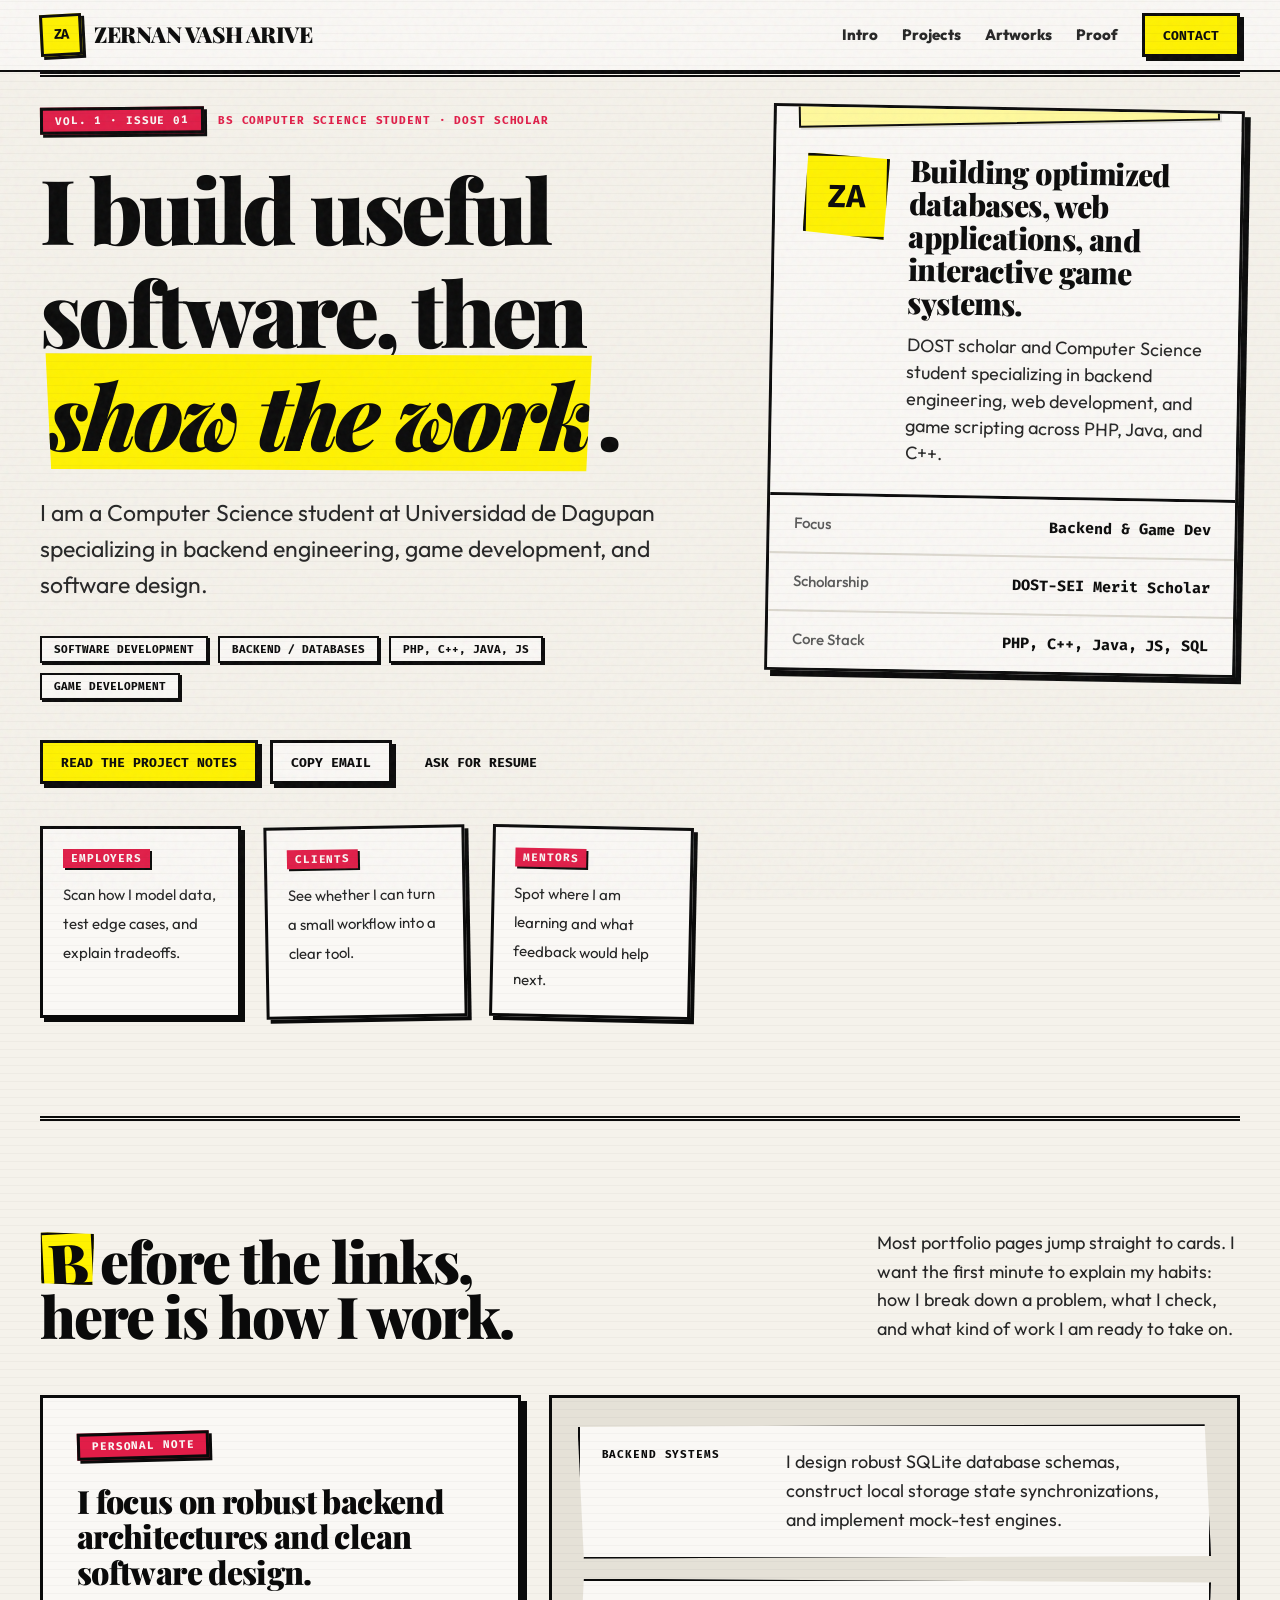
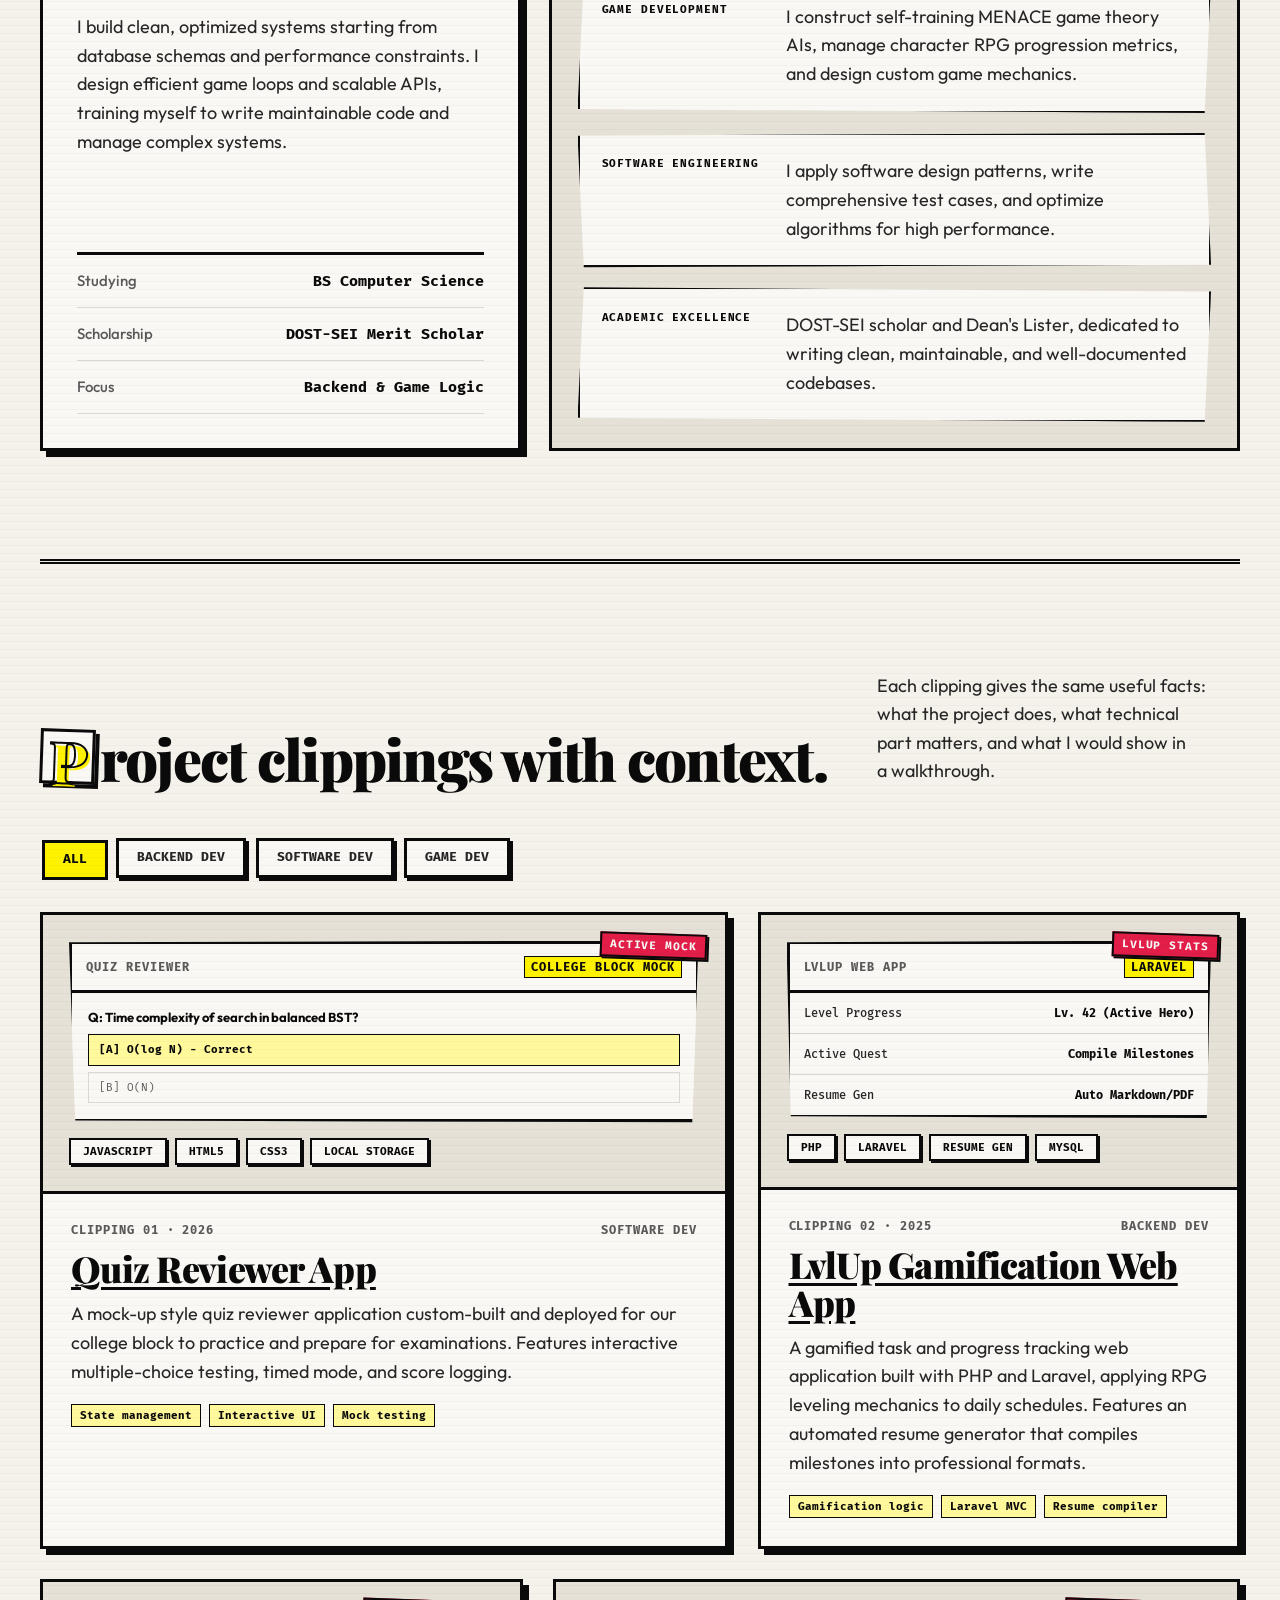
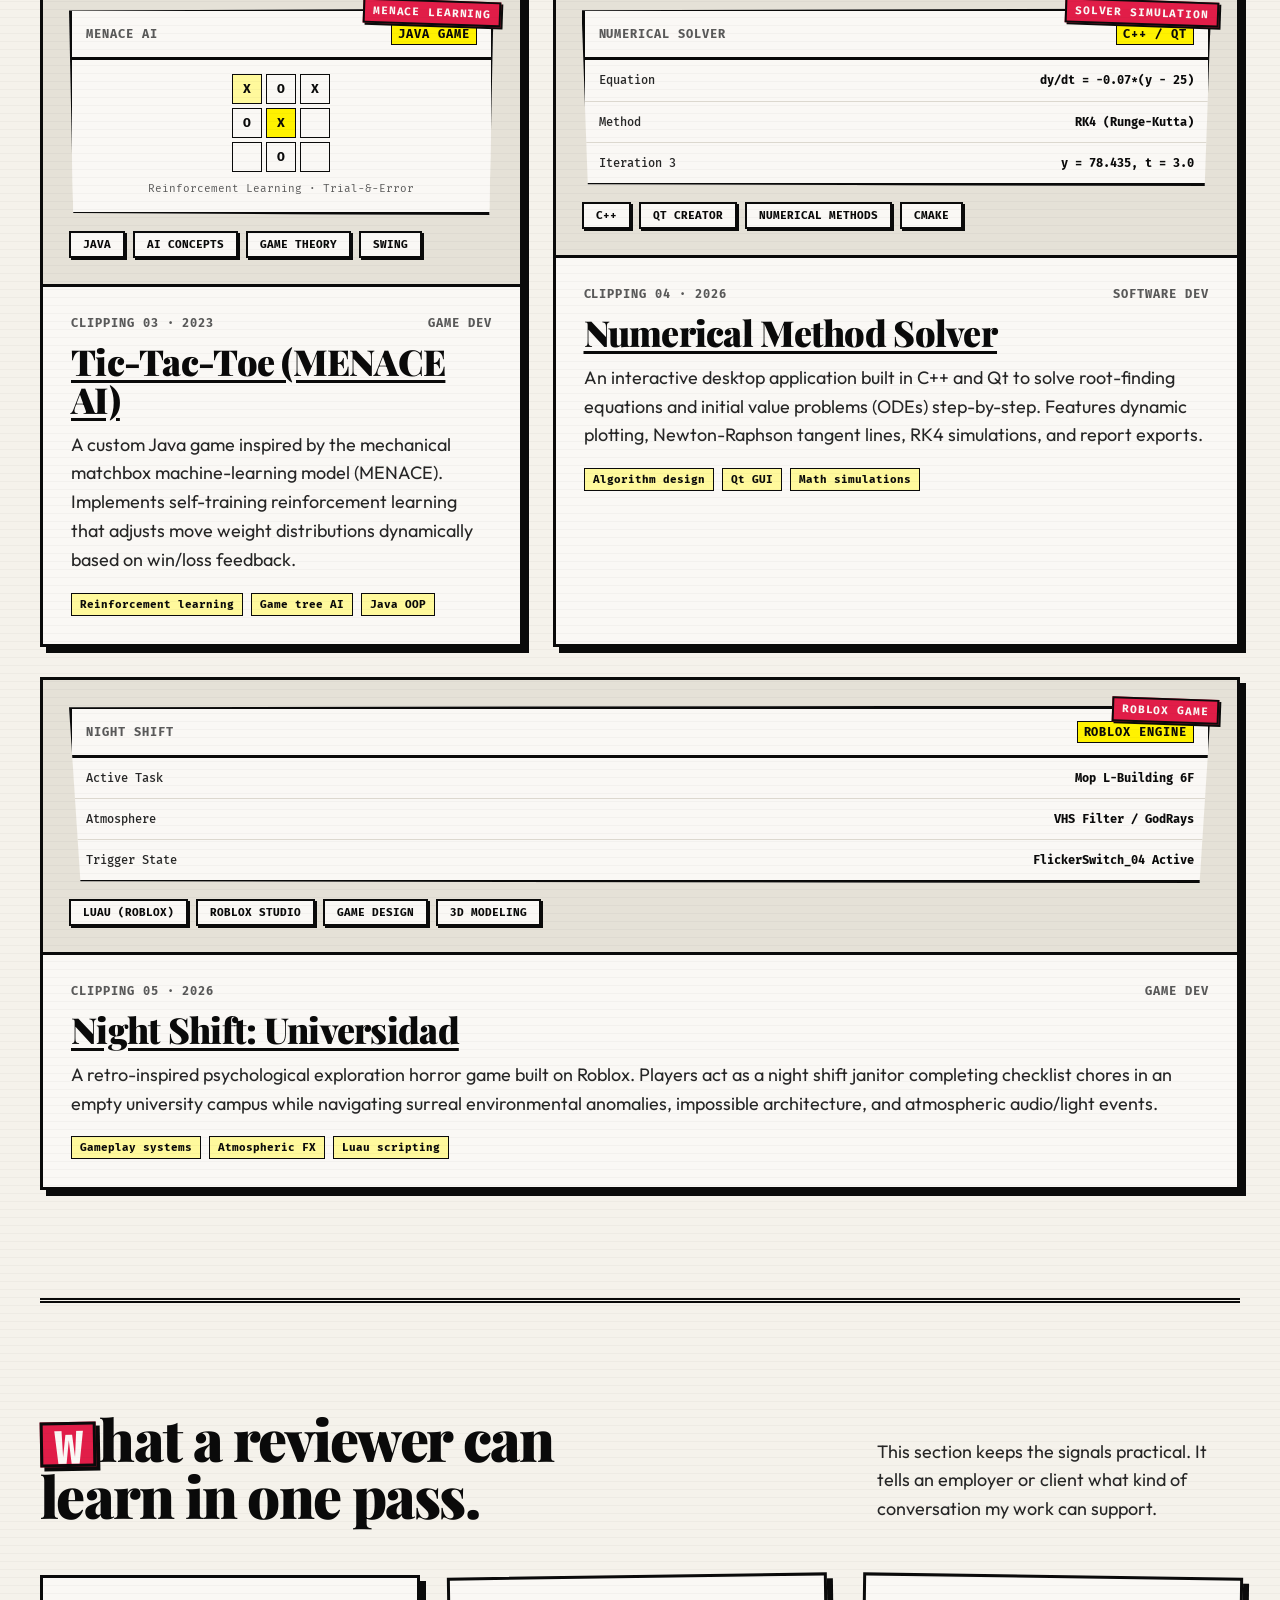
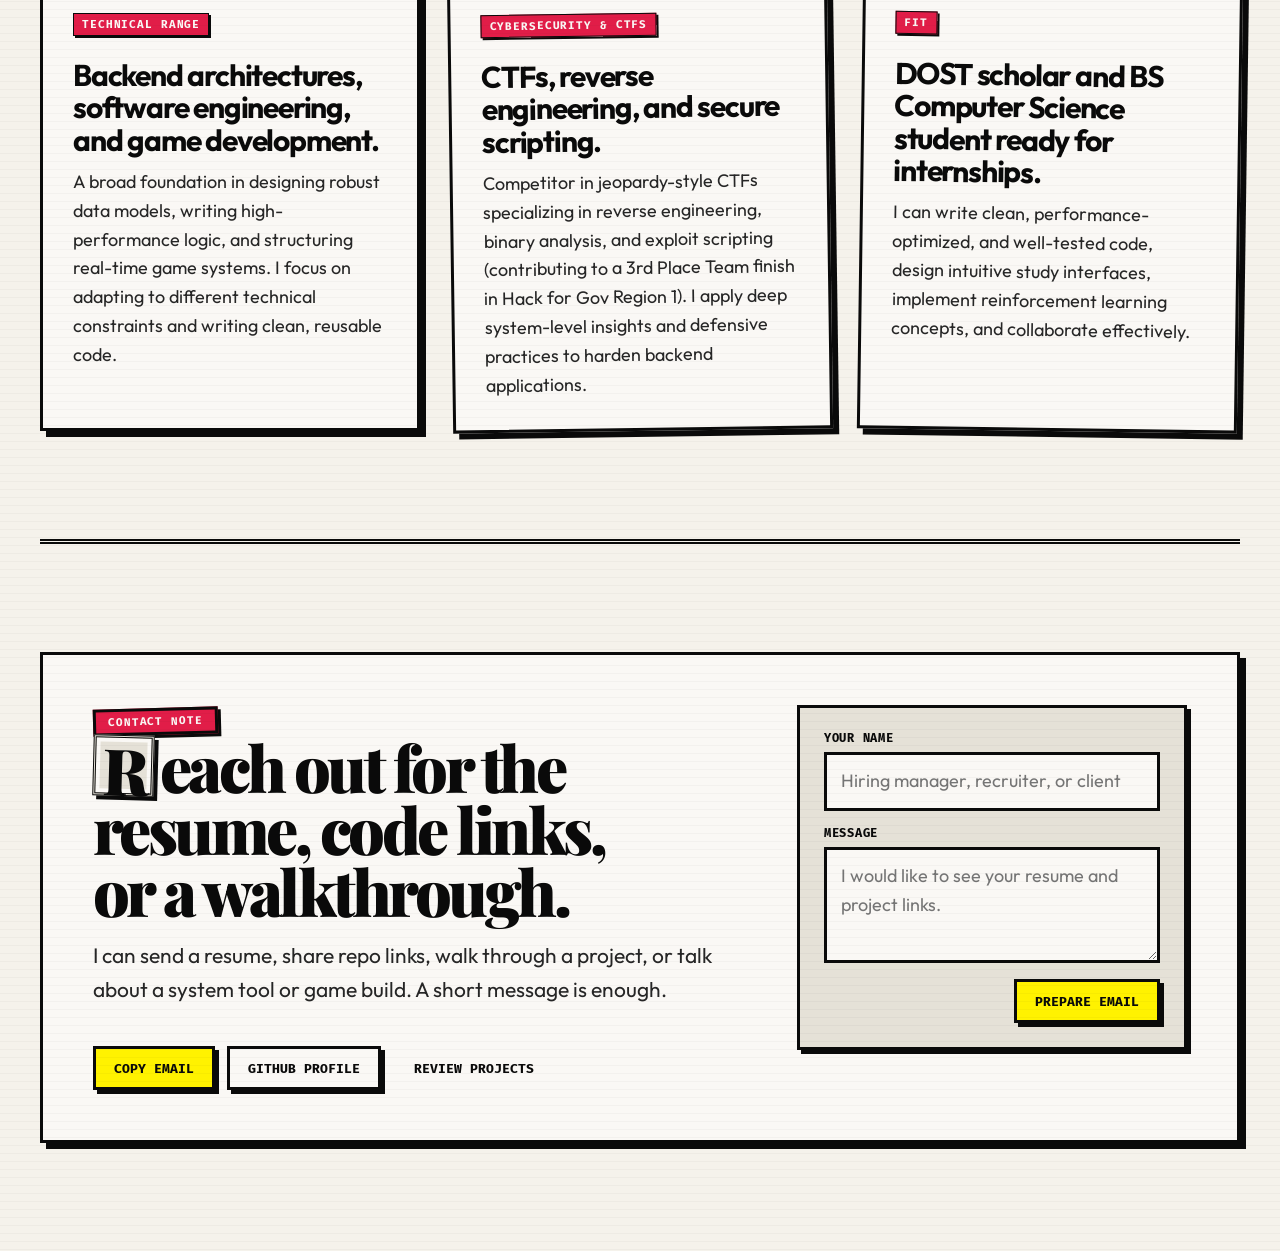
==== index.html @ 6b70b86f "info change" ====
<!doctype html>
<html lang="en">

<head>
  <script data-od-sandbox-shim="">(function () {
      function makeStore() {
        var data = {};
        var api = {
          getItem: function (k) { return Object.prototype.hasOwnProperty.call(data, k) ? data[k] : null; },
          setItem: function (k, v) { data[k] = String(v); },
          removeItem: function (k) { delete data[k]; },
          clear: function () { data = {}; },
          key: function (i) { return Object.keys(data)[i] || null; }
        };
        Object.defineProperty(api, 'length', { get: function () { return Object.keys(data).length; } });
        return api;
      }
      function tryShim(name) {
        var works = false;
        try { works = !!window[name] && typeof window[name].getItem === 'function'; void window[name].length; }
        catch (_) { works = false; }
        if (works) return;
        try { Object.defineProperty(window, name, { configurable: true, value: makeStore() }); }
        catch (_) { try { window[name] = makeStore(); } catch (__) { } }
      }
      tryShim('localStorage');
      tryShim('sessionStorage');
      document.addEventListener('click', (e) => {
        if (!e.target || !(e.target instanceof Element)) return;
        var link = e.target.closest('a[href]');
        if (!link) return;
        var href = link.getAttribute('href');
        if (href === null) return;
        var isAnchor = href.startsWith('#') || href === '';
        if (isAnchor) {
          e.preventDefault();
          if (href === '' || href === '#') {
            window.scrollTo({ top: 0 });
            history.replaceState(null, '', ' ');
          } else {
            var targetId = href.slice(1);
            var target = targetId ? document.getElementById(targetId) : null;
            if (target) {
              target.scrollIntoView();
              location.hash === href && history.replaceState(null, '', ' ');
              location.hash = href;
            }
          }
        } else if (link.getAttribute('target') === '_blank') {
          e.preventDefault();
          let safe = false;
          try {
            var url = new URL(href, location.href);
            safe =
              url.protocol === 'http:' ||
              url.protocol === 'https:' ||
              url.protocol === 'mailto:';
          } catch (_) { }
          safe && window.open(href, '_blank', 'noopener,noreferrer');
        }
      });
    })();</script>
  <meta charset="utf-8">
  <meta name="viewport" content="width=device-width, initial-scale=1.0, maximum-scale=1.0, user-scalable=no">
  <title>zernavash.dev</title>
  <meta name="description" content="">
  <link rel="preconnect" href="https://fonts.googleapis.com">
  <link rel="preconnect" href="https://fonts.gstatic.com" crossorigin="">
  <link
    href="https://fonts.googleapis.com/css2?family=Fira+Mono:wght@400;500;700&amp;family=Outfit:wght@300;400;500;600;700;800;900&amp;family=Playfair+Display:ital,wght@0,700;0,900;1,700;1,900&amp;display=swap"
    rel="stylesheet">
  <style>
    :root {
      --bg: #f5f2eb;
      /* warm newspaper cream */
      --paper: #faf8f5;
      /* crisp newsprint off-white */
      --paper-2: #e5e1d7;
      /* muted cardboard beige */
      --ink: #0a0a0a;
      /* deep midnight charcoal */
      --ink-2: #262626;
      /* editorial dark gray */
      --muted: #595959;
      /* print gray */
      --rule: #0a0a0a;
      /* crisp black borders */
      --rule-soft: #dcd8cf;
      /* softer dividers */
      --accent: #fff200;
      /* VOX neon highlight yellow */
      --accent-ink: #0a0a0a;
      --accent-soft: #fff99c;
      /* soft yellow overlay */
      --accent-red: #e11d48;
      /* editorial accent red */
      --success: #1b4332;
      --warn: #d97706;
      --danger: #b91c1c;
      --font-main: 'Outfit', -apple-system, BlinkMacSystemFont, "Segoe UI", Roboto, sans-serif;
      --font-display: 'Playfair Display', Georgia, serif;
      --font-mono: 'Fira Mono', ui-monospace, Monaco, "Cascadia Code", monospace;
      --container: 1200px;
      --gutter: 30px;
      --radius: 0px;
      /* sharp newspaper cuts */
      --shadow-paper: 6px 6px 0 var(--ink);
      /* solid block shadows */
      --focus: 0 0 0 3px var(--accent), 0 0 0 5px var(--ink);
      --grid-line: rgba(10, 10, 10, 0.035);
    }

    * {
      box-sizing: border-box;
    }

    html {
      background: var(--bg);
      color: var(--ink);
      scroll-behavior: smooth;
    }

    body {
      margin: 0;
      min-height: 100vh;
      overflow-x: hidden;
      background-color: var(--bg);
      color: var(--ink);
      font-family: var(--font-main);
      font-size: 18px;
      line-height: 1.6;
      -webkit-font-smoothing: antialiased;
      text-rendering: optimizeLegibility;
      position: relative;
    }

    /* Paper Noise Overlay */
    body::before {
      content: "";
      position: fixed;
      top: 0;
      left: 0;
      right: 0;
      bottom: 0;
      pointer-events: none;
      z-index: 9999;
      opacity: 0.055;
      background-image: url("data:image/svg+xml,%3Csvg viewBox='0 0 200 200' xmlns='http://www.w3.org/2000/svg'%3E%3Cfilter id='noiseFilter'%3E%3CfeTurbulence type='fractalNoise' baseFrequency='0.8' numOctaves='3' stitchTiles='stitch'/%3E%3C/filter%3E%3Crect width='100%25' height='100%25' filter='url(%23noiseFilter)'/%3E%3C/svg%3E");
    }

    body::after {
      content: "";
      position: absolute;
      inset: 0;
      pointer-events: none;
      z-index: 9998;
      opacity: 0.11;
      mix-blend-mode: multiply;
      background-image: url("data:image/svg+xml,%3Csvg width='8' height='8' viewBox='0 0 8 8' xmlns='http://www.w3.org/2000/svg'%3E%3Cpath d='M0 1.5H8' stroke='%230a0a0a' stroke-width='0.55' stroke-opacity='0.48'/%3E%3C/svg%3E");
      background-size: 8px 8px;
    }

    a {
      color: inherit;
      text-decoration: none;
    }

    button,
    input,
    textarea {
      font: inherit;
    }

    button {
      cursor: pointer;
    }

    h1,
    h2,
    h3,
    h4,
    p {
      margin: 0;
    }

    .container {
      width: min(var(--container), calc(100% - (var(--gutter) * 2)));
      margin: 0 auto;
    }

    .topbar {
      position: sticky;
      top: 0;
      z-index: 30;
      border-bottom: 2px solid var(--ink);
      background: var(--paper);
    }

    .nav {
      min-height: 70px;
      display: flex;
      align-items: center;
      justify-content: space-between;
      gap: 24px;
    }

    .brand {
      display: inline-flex;
      align-items: center;
      gap: 12px;
      font-family: var(--font-display);
      font-weight: 900;
      font-size: 22px;
      letter-spacing: -0.02em;
    }

    .brand-mark {
      width: 42px;
      height: 42px;
      display: grid;
      place-items: center;
      border: 3px solid var(--ink);
      background: var(--accent);
      color: var(--accent-ink);
      font: 900 14px/1 var(--font-mono);
      transform: rotate(-3deg);
      box-shadow: 3px 3px 0 var(--ink);
    }

    .nav-links {
      display: flex;
      align-items: center;
      gap: 24px;
      color: var(--ink-2);
      font-size: 15px;
      font-weight: 800;
    }

    .nav-links a:not(.btn) {
      position: relative;
      padding: 4px 0;
    }

    .nav-links a:not(.btn)::after {
      content: "";
      position: absolute;
      bottom: 0;
      left: 0;
      width: 100%;
      height: 2px;
      background: var(--accent-red);
      transform: scaleX(0);
      transform-origin: right;
      transition: transform 0.25s ease-out;
    }

    .nav-links a:not(.btn):hover {
      color: var(--ink);
      text-decoration: none;
    }

    .nav-links a:not(.btn):hover::after {
      transform: scaleX(1);
      transform-origin: left;
    }

    .btn {
      min-height: 44px;
      display: inline-flex;
      align-items: center;
      justify-content: center;
      gap: 8px;
      border: 3px solid var(--ink);
      border-radius: var(--radius);
      padding: 0 18px;
      background: var(--paper);
      color: var(--ink);
      font-family: var(--font-mono);
      font-size: 13px;
      text-transform: uppercase;
      font-weight: 900;
      line-height: 1;
      position: relative;
      box-shadow: 4px 4px 0 var(--ink);
      transition: transform 100ms ease, box-shadow 100ms ease, background 140ms ease;
      white-space: nowrap;
    }

    .btn:hover {
      background: var(--accent);
      transform: translate(-2px, -2px);
      box-shadow: 6px 6px 0 var(--ink);
    }

    .btn:active {
      transform: translate(2px, 2px);
      box-shadow: 2px 2px 0 var(--ink);
    }

    .btn-primary {
      background: var(--accent);
      color: var(--accent-ink);
    }

    .btn-primary:hover {
      background: var(--paper);
    }

    .btn-secondary {
      background: transparent;
      box-shadow: none;
      border-color: transparent;
    }

    .btn-secondary:hover {
      background: var(--paper-2);
      border-color: var(--ink);
      box-shadow: 4px 4px 0 var(--ink);
    }

    .btn:focus-visible,
    input:focus-visible,
    textarea:focus-visible,
    .filter:focus-visible {
      outline: 0;
      box-shadow: var(--focus);
    }

    .mobile-menu {
      display: none;
      width: 44px;
      height: 44px;
      border: 3px solid var(--ink);
      border-radius: var(--radius);
      background: var(--paper);
      color: var(--ink);
      box-shadow: 4px 4px 0 var(--ink);
    }

    .mobile-panel {
      display: none;
      padding: 0 0 16px;
    }

    .mobile-panel a {
      display: block;
      padding: 12px 0;
      border-top: 1px solid var(--rule);
      color: var(--ink-2);
      font-weight: 850;
    }

    .mobile-panel.open {
      display: block;
    }


    .hero {
      min-height: calc(100vh - 124px);
      display: grid;
      grid-template-columns: minmax(0, 1.08fr) minmax(340px, 0.78fr);
      gap: clamp(42px, 6vw, 88px);
      align-items: start;
      padding: 84px 0 98px;
    }

    .issue-label {
      display: inline-flex;
      align-items: center;
      width: fit-content;
      padding: 5px 12px;
      border: 3px solid var(--ink);
      background: var(--accent-red);
      color: var(--paper);
      font: 700 11px/1 var(--font-mono);
      letter-spacing: 0.08em;
      text-transform: uppercase;
      transform: rotate(-1.5deg);
      box-shadow: 3px 3px 0 var(--ink);
    }

    h1 {
      font-family: var(--font-display);
      font-weight: 900;
      max-width: 820px;
      margin-top: 22px;
      font-size: clamp(48px, 7vw, 98px);
      line-height: 1.15;
      letter-spacing: -0.04em;
      text-wrap: balance;
    }

    .mark {
      display: inline;
      padding: 2px 8px;
      background: var(--accent);
      box-shadow: -2px 1px 0 rgba(0, 0, 0, 0.1);
      clip-path: polygon(1% 1%, 99% 3%, 98% 97%, 2% 95%);
      color: var(--ink);
      font-style: italic;
      box-decoration-break: clone;
      -webkit-box-decoration-break: clone;
    }

    .hero-copy {
      max-width: 700px;
      margin-top: 30px;
      color: var(--ink-2);
      font-size: clamp(19px, 1.8vw, 25px);
      line-height: 1.55;
      text-wrap: pretty;
    }

    .identity-line {
      margin-top: 34px;
      display: flex;
      flex-wrap: wrap;
      gap: 10px;
    }

    .chip,
    .pill {
      border: 2px solid var(--ink);
      border-radius: 0;
      padding: 6px 12px;
      background: var(--paper);
      color: var(--ink);
      font: 700 11px/1 var(--font-mono);
      text-transform: uppercase;
      box-shadow: 2px 2px 0 var(--ink);
      transition: transform 0.1s ease, box-shadow 0.1s ease, background-color 0.15s ease;
    }

    .chip:hover,
    .pill:hover {
      transform: translateY(-2px);
      box-shadow: 4px 4px 0 var(--ink);
      background: var(--accent-soft);
    }

    .hero-actions {
      display: flex;
      flex-wrap: wrap;
      gap: 12px;
      margin-top: 40px;
    }

    .clipping {
      position: relative;
      border: 3px solid var(--ink);
      background: var(--paper);
      box-shadow: var(--shadow-paper);
      transform: rotate(1deg);
      transition: transform 0.2s ease, box-shadow 0.2s ease;
    }

    .clipping:hover {
      transform: rotate(0deg) translate(-2px, -2px);
      box-shadow: 10px 10px 0 var(--ink);
    }

    .clipping::before {
      content: "";
      position: absolute;
      left: 22px;
      right: 22px;
      top: -10px;
      height: 20px;
      background: var(--accent-soft);
      border: 2px solid var(--ink);
      transform: rotate(-2deg);
      box-shadow: 2px 2px 0 rgba(0, 0, 0, 0.1);
    }

    .profile-card {
      padding-top: 18px;
      overflow: hidden;
    }

    .profile-header {
      padding: 28px;
      border-bottom: 3px solid var(--ink);
      display: grid;
      grid-template-columns: auto 1fr;
      gap: 20px;
      align-items: start;
      background: var(--paper);
    }

    .profile-initials {
      width: 86px;
      height: 86px;
      display: grid;
      place-items: center;
      border: 3px solid var(--ink);
      background: var(--accent);
      color: var(--accent-ink);
      font: 900 32px/1 var(--font-mono);
      clip-path: polygon(5% 0, 100% 6%, 94% 100%, 0 91%);
      box-shadow: 3px 3px 0 var(--ink);
    }

    .profile-header h2 {
      font-family: var(--font-display);
      font-size: 30px;
      font-weight: 900;
      line-height: 1.1;
      letter-spacing: -0.02em;
    }

    .profile-header p {
      margin-top: 12px;
      color: var(--ink-2);
      line-height: 1.5;
    }

    .status-list {
      display: grid;
      background: var(--paper);
    }

    .status-row {
      display: grid;
      grid-template-columns: 1fr auto;
      gap: 16px;
      padding: 16px 24px;
      border-bottom: 2px solid var(--rule-soft);
      color: var(--muted);
      font-size: 15px;
      font-weight: 500;
    }

    .status-row:last-child {
      border-bottom: 0;
    }

    .status-row strong {
      color: var(--ink);
      text-align: right;
      font-family: var(--font-mono);
      font-weight: 700;
    }

    .note-strip {
      display: grid;
      grid-template-columns: repeat(3, 1fr);
      gap: 24px;
      margin-top: 42px;
    }

    .note {
      border: 3px solid var(--ink);
      background: var(--paper);
      padding: 20px;
      min-height: 140px;
      box-shadow: 4px 4px 0 var(--ink);
      transition: transform 0.15s ease, box-shadow 0.15s ease, background-color 0.15s ease;
    }

    .note:hover {
      transform: scale(1.02) rotate(-0.5deg) !important;
      box-shadow: 6px 6px 0 var(--ink);
      background: var(--paper-2);
    }

    .note:nth-child(2) {
      transform: rotate(-1deg);
    }

    .note:nth-child(3) {
      transform: rotate(1.2deg);
    }

    .note b {
      display: block;
      font: 700 11px/1 var(--font-mono);
      color: var(--paper);
      letter-spacing: 0.08em;
      text-transform: uppercase;
      margin-bottom: 12px;
      background: var(--accent-red);
      width: fit-content;
      padding: 4px 8px;
      box-shadow: 2px 2px 0 var(--ink);
    }

    .note span {
      color: var(--ink-2);
      font-size: 15px;
      line-height: 1.5;
    }

    section {
      padding: 108px 0;
      border-top: 5px double var(--ink);
    }

    .section-head {
      display: grid;
      grid-template-columns: minmax(0, 0.98fr) minmax(280px, 0.45fr);
      gap: 48px;
      align-items: end;
      margin-bottom: 52px;
    }

    .section-head h2 {
      font-family: var(--font-display);
      font-size: clamp(38px, 4.5vw, 68px);
      font-weight: 900;
      line-height: 0.96;
      letter-spacing: -0.03em;
      text-wrap: balance;
    }

    .section-initial {
      display: inline-grid;
      place-items: center;
      width: 0.96em;
      height: 0.96em;
      margin-right: 0.08em;
      border: 3px solid var(--ink);
      font-family: var(--font-display);
      font-weight: 900;
      line-height: 1;
      vertical-align: -0.04em;
      box-shadow: 4px 4px 0 var(--ink);
    }

    .section-initial.i {
      width: 0.88em;
      background: var(--ink);
      color: var(--paper);
      border-color: var(--accent);
      transform: rotate(-2deg);
      font-style: italic;
    }

    .section-initial.b {
      background: var(--accent);
      color: var(--accent-ink);
      clip-path: polygon(4% 0, 100% 8%, 92% 100%, 0 92%);
      transform: rotate(-3deg);
    }

    .section-initial.p {
      background: var(--paper);
      color: transparent;
      -webkit-text-stroke: 2px var(--ink);
      text-shadow: 3px 3px 0 var(--accent);
      transform: rotate(2deg);
    }

    .section-initial.w {
      width: 1.18em;
      background: var(--accent-red);
      color: var(--paper);
      font-family: var(--font-mono);
      font-size: 0.82em;
      transform: rotate(-1deg);
      text-transform: uppercase;
    }

    .section-initial.r {
      background: var(--paper-2);
      color: var(--ink);
      border-style: double;
      box-shadow: inset 0 0 0 4px var(--paper), 4px 4px 0 var(--ink);
      transform: rotate(1.5deg);
    }

    .section-head p {
      color: var(--ink-2);
      line-height: 1.58;
      text-wrap: pretty;
    }

    .intro-grid {
      display: grid;
      grid-template-columns: minmax(0, 0.82fr) minmax(0, 1.18fr);
      gap: 28px;
      align-items: stretch;
    }

    .panel,
    .tile,
    .project-card,
    .contact-panel,
    .proof-card,
    .learning-board {
      border: 3px solid var(--ink);
      border-radius: var(--radius);
      background: var(--paper);
    }

    .panel {
      padding: 34px;
      display: flex;
      flex-direction: column;
      gap: 24px;
      box-shadow: var(--shadow-paper);
      transition: transform 0.15s ease, box-shadow 0.15s ease;
    }

    .panel:hover {
      transform: translate(-3px, -3px);
      box-shadow: 10px 10px 0 var(--ink);
    }

    .panel h3 {
      font-family: var(--font-display);
      font-size: 32px;
      font-weight: 900;
      line-height: 1.1;
      letter-spacing: -0.02em;
    }

    .panel p,
    .project-card p,
    .contact-panel p,
    .proof-card p,
    .learning-row span {
      color: var(--ink-2);
      line-height: 1.6;
    }

    .fact-list {
      display: grid;
      gap: 0;
      margin-top: auto;
      border-top: 3px solid var(--ink);
    }

    .fact {
      display: flex;
      justify-content: space-between;
      gap: 16px;
      padding: 14px 0;
      border-bottom: 1px solid var(--rule-soft);
      color: var(--muted);
      font-size: 15px;
      font-weight: 500;
    }

    .fact strong {
      color: var(--ink);
      text-align: right;
      font-family: var(--font-mono);
      font-weight: 700;
    }

    .learning-board {
      background: var(--paper-2);
      padding: 26px;
      display: grid;
      gap: 20px;
    }

    .learning-row {
      display: grid;
      grid-template-columns: 160px 1fr;
      gap: 24px;
      border: 2px solid var(--ink);
      background: var(--paper);
      padding: 22px;
      box-shadow: 3px 3px 0 var(--ink);
      transition: transform 0.1s ease, box-shadow 0.1s ease;
    }

    .learning-row:hover {
      transform: translate(-2px, -2px);
      box-shadow: 5px 5px 0 var(--ink);
    }

    .learning-row:nth-child(odd) {
      clip-path: polygon(0 2%, 99% 0, 100% 98%, 1% 100%);
    }

    .learning-row:nth-child(even) {
      clip-path: polygon(1% 0, 100% 3%, 99% 100%, 0 97%);
    }

    .learning-row b {
      color: var(--ink);
      font: 700 11px/1.35 var(--font-mono);
      letter-spacing: 0.08em;
      text-transform: uppercase;
    }

    .filters {
      display: flex;
      flex-wrap: wrap;
      gap: 10px;
      margin-bottom: 34px;
    }

    .filter {
      min-height: 40px;
      border: 3px solid var(--ink);
      border-radius: 0;
      padding: 0 18px;
      background: var(--paper);
      color: var(--ink-2);
      font-family: var(--font-mono);
      font-size: 13px;
      text-transform: uppercase;
      font-weight: 900;
      box-shadow: 3px 3px 0 var(--ink);
      transition: transform 0.1s ease, box-shadow 0.1s ease, background 0.1s ease;
      cursor: pointer;
    }

    .filter:hover {
      background: var(--accent-soft);
      transform: translate(-1px, -1px);
      box-shadow: 4px 4px 0 var(--ink);
    }

    .filter[aria-pressed="true"] {
      background: var(--accent);
      color: var(--accent-ink);
      box-shadow: none;
      transform: translate(2px, 2px);
    }

    .project-grid {
      display: grid;
      grid-template-columns: repeat(12, 1fr);
      gap: 30px;
    }

    .project-card {
      position: relative;
      grid-column: span 6;
      min-height: 520px;
      display: grid;
      grid-template-rows: auto 1fr;
      overflow: hidden;
      box-shadow: var(--shadow-paper);
      transition: transform 140ms ease, box-shadow 140ms ease, background-color 140ms ease;
    }

    .project-card:hover {
      background: var(--paper);
      transform: translate(-3px, -3px);
      box-shadow: 10px 10px 0 var(--ink);
    }

    .project-card h3 a::after {
      content: "";
      position: absolute;
      top: 0;
      left: 0;
      right: 0;
      bottom: 0;
      z-index: 10;
    }

    .project-card.featured {
      grid-column: span 7;
    }

    .project-card.compact {
      grid-column: span 5;
    }

    .project-demo {
      min-height: 252px;
      padding: 26px;
      border-bottom: 3px solid var(--ink);
      background: var(--paper-2);
      display: grid;
      gap: 16px;
      align-content: start;
      position: relative;
    }

    .project-demo::after {
      content: attr(data-stamp);
      position: absolute;
      right: 18px;
      top: 18px;
      border: 2px solid var(--ink);
      background: var(--accent-red);
      color: var(--paper);
      padding: 5px 8px;
      font: 700 11px/1 var(--font-mono);
      letter-spacing: 0.08em;
      text-transform: uppercase;
      transform: rotate(2deg);
      box-shadow: 2px 2px 0 var(--ink);
    }

    .demo-window {
      border: 3px solid var(--ink);
      background: var(--paper);
      overflow: hidden;
      clip-path: polygon(0 1%, 100% 0, 99% 100%, 1% 99%);
      box-shadow: 2px 2px 0 var(--ink);
    }

    .demo-title {
      display: flex;
      align-items: center;
      justify-content: space-between;
      gap: 12px;
      padding: 12px 14px;
      border-bottom: 3px solid var(--ink);
      color: var(--muted);
      font: 700 12px/1 var(--font-mono);
      letter-spacing: 0.08em;
      text-transform: uppercase;
    }

    .demo-title strong {
      color: var(--accent-ink);
      background: var(--accent);
      padding: 4px 6px;
      border: 1.5px solid var(--ink);
    }

    .demo-table {
      display: grid;
    }

    .demo-row {
      display: grid;
      grid-template-columns: 1fr auto;
      gap: 14px;
      padding: 12px 14px;
      border-bottom: 1.5px solid var(--rule-soft);
      color: var(--ink-2);
      font: 500 12px/1.35 var(--font-mono);
    }

    .demo-row:last-child {
      border-bottom: 0;
    }

    .demo-row strong {
      color: var(--ink);
      font-weight: 700;
    }

    .mini-code {
      padding: 16px;
      color: var(--ink-2);
      font: 700 12px/1.72 var(--font-mono);
      white-space: pre-wrap;
    }

    .mini-code em {
      color: var(--ink);
      background: var(--accent);
      font-style: normal;
      padding: 1px 4px;
      border: 1px solid var(--ink);
    }

    .tag-row {
      display: flex;
      flex-wrap: wrap;
      gap: 8px;
      margin-top: auto;
    }

    .project-body {
      padding: 28px;
      display: grid;
      align-content: start;
    }

    .project-meta {
      display: flex;
      justify-content: space-between;
      gap: 12px;
      margin-bottom: 12px;
      color: var(--muted);
      font: 700 12px/1.35 var(--font-mono);
      letter-spacing: 0.08em;
      text-transform: uppercase;
    }

    .project-body h3 {
      font-family: var(--font-display);
      margin-bottom: 12px;
      font-size: clamp(28px, 2.8vw, 38px);
      font-weight: 900;
      line-height: 1.05;
      letter-spacing: -0.02em;
    }

    .proof-row {
      display: flex;
      flex-wrap: wrap;
      gap: 8px;
      margin-top: 18px;
    }

    .proof-row span {
      color: var(--ink);
      font: 700 11px/1 var(--font-mono);
      background: var(--accent-soft);
      padding: 5px 8px;
      border: 1.5px solid var(--ink);
    }

    .proof-grid {
      display: grid;
      grid-template-columns: repeat(3, 1fr);
      gap: 30px;
    }

    .proof-card {
      padding: 30px;
      min-height: 232px;
      box-shadow: var(--shadow-paper);
      transition: transform 0.15s ease, box-shadow 0.15s ease;
    }

    .proof-card:nth-child(2) {
      transform: rotate(-0.8deg);
    }

    .proof-card:nth-child(3) {
      transform: rotate(0.8deg);
    }

    .proof-card:nth-child(2):hover {
      transform: rotate(0deg) translate(-3px, -3px);
    }

    .proof-card:nth-child(3):hover {
      transform: rotate(0deg) translate(-3px, -3px);
    }

    .proof-card b {
      color: var(--paper);
      font: 700 11px/1 var(--font-mono);
      letter-spacing: 0.08em;
      text-transform: uppercase;
      background: var(--accent-red);
      padding: 4px 8px;
      box-shadow: 2px 2px 0 var(--ink);
      border: 1.5px solid var(--ink);
    }

    .proof-card h3 {
      margin-top: 22px;
      margin-bottom: 12px;
      font-size: 30px;
      line-height: 1.08;
      letter-spacing: -0.04em;
    }

    .contact-panel {
      display: grid;
      grid-template-columns: minmax(0, 1fr) 390px;
      gap: 28px;
      padding: clamp(28px, 4vw, 50px);
      background: var(--paper);
      box-shadow: var(--shadow-paper);
      border: 3px solid var(--ink);
    }

    .contact-panel h2 {
      font-family: var(--font-display);
      max-width: 720px;
      font-size: clamp(40px, 5vw, 70px);
      font-weight: 900;
      line-height: 0.96;
      letter-spacing: -0.055em;
      text-wrap: balance;
    }

    .contact-panel p {
      max-width: 640px;
      margin-top: 18px;
      font-size: 21px;
    }

    .contact-card {
      border: 3px solid var(--ink);
      background: var(--paper-2);
      padding: 24px;
      align-self: start;
      box-shadow: 4px 4px 0 var(--ink);
    }

    .field {
      display: grid;
      gap: 8px;
      margin-bottom: 16px;
    }

    label {
      color: var(--ink);
      font: 700 12px/1 var(--font-mono);
      letter-spacing: 0.06em;
      text-transform: uppercase;
    }

    input,
    textarea {
      width: 100%;
      border: 3px solid var(--ink);
      border-radius: 0;
      background: var(--paper);
      color: var(--ink);
      padding: 12px 14px;
      font-family: var(--font-main);
      transition: transform 0.1s ease, box-shadow 0.1s ease;
    }

    input:focus,
    textarea:focus {
      outline: none;
      background: var(--paper);
      box-shadow: 4px 4px 0 var(--accent);
      transform: translate(-2px, -2px);
    }

    textarea {
      min-height: 116px;
      resize: vertical;
    }

    .form-row {
      display: flex;
      align-items: center;
      justify-content: space-between;
      gap: 12px;
    }

    .copy-status {
      min-height: 20px;
      color: var(--ink);
      font-size: 15px;
      font-weight: 900;
    }

    .toast {
      position: fixed;
      right: 20px;
      bottom: 20px;
      z-index: 50;
      min-width: 200px;
      max-width: calc(100vw - 40px);
      padding: 14px 18px;
      border: 3px solid var(--ink);
      background: var(--accent);
      color: var(--accent-ink);
      font-family: var(--font-mono);
      font-size: 13px;
      text-transform: uppercase;
      font-weight: 900;
      opacity: 0;
      transform: translateY(8px);
      pointer-events: none;
      transition: opacity 140ms ease, transform 140ms ease;
      box-shadow: 4px 4px 0 var(--ink);
    }

    .toast.show {
      opacity: 1;
      transform: translateY(0);
    }

    @media (max-width: 980px) {
      :root {
        --gutter: 24px;
      }

      .hero,
      .intro-grid,
      .contact-panel {
        grid-template-columns: 1fr;
      }

      .hero {
        min-height: auto;
        padding: 68px 0 76px;
      }

      .profile-card {
        max-width: 640px;
      }

      .section-head {
        grid-template-columns: 1fr;
        align-items: start;
        gap: 24px;
        margin-bottom: 42px;
      }

      .section-initial {
        width: 0.82em;
        height: 0.82em;
        margin-right: 0.04em;
      }

      .note-strip,
      .proof-grid {
        grid-template-columns: 1fr;
        gap: 24px;
      }

      .learning-row {
        grid-template-columns: 1fr;
      }

      .project-card,
      .project-card.featured,
      .project-card.compact {
        grid-column: span 12;
      }
    }

    @media (max-width: 720px) {
      :root {
        --gutter: 16px;
      }

      body {
        font-size: 17px;
      }

      .nav-links {
        display: none;
      }

      .mobile-menu {
        display: grid;
        place-items: center;
      }

      section {
        padding: 68px 0;
      }

      h1 {
        font-size: clamp(44px, 14vw, 66px);
      }

      .hero-actions .btn {
        flex: 1 1 100%;
      }

      .profile-header {
        grid-template-columns: 1fr;
        padding: 20px;
      }

      .project-card {
        min-height: 0;
      }

      .project-body,
      .panel,
      .proof-card,
      .contact-card {
        padding: 22px;
      }

      .status-row {
        grid-template-columns: 1fr;
        gap: 4px;
        padding: 14px 18px;
      }

      .status-row strong,
      .fact strong {
        text-align: left;
      }

      .fact {
        flex-direction: column;
        gap: 4px;
      }

      .form-row {
        align-items: stretch;
        flex-direction: column;
      }

      .form-row .btn {
        width: 100%;
      }

      .demo-row {
        grid-template-columns: 1fr;
      }

      .mark {
        padding: 2px 4px;
        clip-path: none;
      }
    }
  </style>
  <style data-od-tweaks-bridge-style="">
    [data-od-tweaks-hidden] .tw-panel {
      transform: translateX(calc(100% + 32px)) !important;
      opacity: 0 !important;
      pointer-events: none !important;
    }

    .tw-restore {
      display: none !important;
    }
  </style>
  <script data-od-tweaks-bridge="">(function () {
      // Synchronously hide BEFORE the artifact body parses so the panel never
      // flashes on initial paint. The host removes the attribute via postMessage
      // once it knows the desired state.
      document.documentElement.setAttribute('data-od-tweaks-hidden', '');

      var suppressEcho = false;
      var observer = null;

      function panelEl() { return document.querySelector('.tw-panel'); }

      function applyClassesToPanel(visible) {
        var panel = panelEl();
        if (panel) panel.classList.toggle('tw-hidden', !visible);
      }

      function setPanelVisible(visible) {
        suppressEcho = true;
        document.documentElement.toggleAttribute('data-od-tweaks-hidden', !visible);
        applyClassesToPanel(visible);
        // Clear flag after the MutationObserver has had a chance to fire for this
        // change so we don't echo our own host-driven toggles back to the host.
        Promise.resolve().then(function () { suppressEcho = false; });
      }

      function postState() {
        var panel = panelEl();
        if (!panel) return;
        try {
          parent.postMessage({
            type: 'od:tweaks-panel-state',
            visible: !panel.classList.contains('tw-hidden'),
          }, '*');
        } catch (e) { }
      }

      function postAvailability() {
        try {
          parent.postMessage({
            type: 'od:tweaks-available',
            available: !!panelEl(),
          }, '*');
        } catch (e) { }
      }

      function attachObserver() {
        var panel = panelEl();
        if (!panel || observer) return;
        observer = new MutationObserver(function () {
          if (suppressEcho) return;
          postState();
        });
        observer.observe(panel, { attributes: true, attributeFilter: ['class'] });
      }

      function onReady() {
        // Capture the panel authored visibility BEFORE we apply the host hidden
        // attribute. The bridge sets data-od-tweaks-hidden synchronously in head
        // (before the body parses), so on entry to onReady the attribute is
        // always present even though the artifact may have authored the panel
        // as default-visible. Reading the panel class first is the only place
        // we can still observe the author intent. Then drive the attribute,
        // classes, and posted state from that captured value so a default
        // visible tw-panel reports visible:true and the toolbar toggle starts
        // ON. Issue surfaced in PR #1643 review.
        var panel = panelEl();
        var initialVisible = !!panel && !panel.classList.contains('tw-hidden');
        document.documentElement.toggleAttribute('data-od-tweaks-hidden', !initialVisible);
        applyClassesToPanel(initialVisible);
        attachObserver();
        postAvailability();
        // Post the captured initial visibility so the toolbar toggle reflects
        // the default state on mount. Without this the toggle reads OFF while
        // a default-visible tw-panel artifact clearly shows its panel and the
        // user would have to click toggle-on then toggle-off to actually hide.
        postState();
      }

      if (document.readyState === 'loading') {
        document.addEventListener('DOMContentLoaded', onReady);
      } else {
        onReady();
      }

      window.addEventListener('message', function (ev) {
        if (!ev.data || ev.data.type !== 'od:tweaks-panel-visible') return;
        setPanelVisible(!!ev.data.visible);
      });
    })();</script>
</head>

<body>
  <header class="topbar" data-od-id="path-0">
    <div class="container" data-od-id="path-0-0">
      <nav class="nav" aria-label="Primary navigation" data-od-id="path-0-0-0">
        <a class="brand" href="#top" aria-label="Portfolio home" data-od-id="path-0-0-0-0">
          <span class="brand-mark">ZA</span>
          <span>ZERNAN VASH ARIVE</span>
        </a>
        <div class="nav-links" aria-label="Page sections" data-od-id="path-0-0-0-1">
          <a href="#intro" data-od-id="path-0-0-0-1-0">Intro</a>
          <a href="#work" data-od-id="path-0-0-0-1-1">Projects</a>
          <a href="artworks">Artworks</a>
          <a href="#proof" data-od-id="path-0-0-0-1-2">Proof</a>
          <a class="btn btn-primary" href="#contact" data-od-id="path-0-0-0-1-3">Contact</a>
        </div>
        <button class="mobile-menu" type="button" aria-label="Open menu" aria-expanded="false"
          data-od-id="path-0-0-0-2">
          <svg width="18" height="18" viewBox="0 0 24 24" fill="none" aria-hidden="true">
            <path d="M4 7h16M4 12h16M4 17h16" stroke="currentColor" stroke-width="2" stroke-linecap="round"></path>
          </svg>
        </button>
      </nav>
      <div class="mobile-panel" id="mobile-panel" data-od-id="path-0-0-1">
        <a href="#intro" data-od-id="path-0-0-1-0">Intro</a>
        <a href="#work" data-od-id="path-0-0-1-1">Projects</a>
        <a href="artworks">Artworks</a>
        <a href="#proof" data-od-id="path-0-0-1-2">Proof</a>
        <a href="#contact" data-od-id="path-0-0-1-3">Contact</a>
      </div>
    </div>
  </header>

  <main id="top" data-od-id="path-1">
    <div class="container" data-od-id="path-1-0">
      <section class="hero" aria-labelledby="hero-title" style="padding-top: 30px;" data-od-id="path-1-0-0">
        <div>
          <div style="display: flex; align-items: center; gap: 14px; margin-bottom: 20px; flex-wrap: wrap;">
            <span class="issue-label" style="margin: 0; transform: rotate(-0.5deg);">Vol. 1 · Issue 01</span>
            <span
              style="font-family: var(--font-mono); font-size: 11px; font-weight: 700; text-transform: uppercase; color: var(--accent-red); letter-spacing: 0.08em; display: inline-block;">
              BS Computer Science Student · DOST Scholar</span>
          </div>
          <h1 id="hero-title" data-od-id="path-1-0-0-0-1">I build useful software, then <span class="mark">show the
              work</span>.</h1>
          <p class="hero-copy">I am a Computer Science student at Universidad de Dagupan specializing in backend engineering, game development, and software design.
            <!-- This page is built like a short newsletter: quick context,
            project clippings, and the proof a busy reviewer needs. -->
          </p>
          <div class="identity-line" aria-label="Portfolio focus areas">
            <span class="chip">Software Development</span>
            <span class="chip">Backend / Databases</span>
            <span class="chip">PHP, C++, Java, JS</span>
            <span class="chip">Game Development</span>
          </div>
          <div class="hero-actions">
            <a class="btn btn-primary" href="#work" data-od-id="path-1-0-0-0-4-0">Read the project notes</a>
            <button class="btn" type="button" data-copy="zernanvasharive16@gmail.com" data-od-id="path-1-0-0-0-4-1">Copy
              email</button>
            <a class="btn btn-secondary" href="#contact" data-od-id="path-1-0-0-0-4-2">Ask for resume</a>
          </div>
          <div class="note-strip" aria-label="Quick reviewer notes">
            <div class="note"><b>Employers</b><span>Scan how I model data, test edge cases, and explain
                tradeoffs.</span></div>
            <div class="note"><b>Clients</b><span>See whether I can turn a small workflow into a clear tool.</span>
            </div>
            <div class="note"><b>Mentors</b><span>Spot where I am learning and what feedback would help next.</span>
            </div>
          </div>
        </div>

        <aside class="profile-card clipping" aria-label="Student profile summary" data-od-id="path-1-0-0-1">
          <div class="profile-header" data-od-id="path-1-0-0-1-0">
            <div class="profile-initials" aria-hidden="true">ZA</div>
            <div>
              <h2 data-od-id="path-1-0-0-1-0-1-0">Building optimized databases, web applications, and interactive game systems.</h2>
              <p>DOST scholar and Computer Science student specializing in backend engineering, web development, and game scripting across PHP, Java, and C++.</p>
            </div>
          </div>
          <div class="status-list" data-od-id="path-1-0-0-1-1">
            <div class="status-row"><span>Focus</span><strong>Backend &amp; Game Dev</strong></div>
            <div class="status-row"><span>Scholarship</span><strong>DOST-SEI Merit Scholar</strong></div>
            <div class="status-row"><span>Core Stack</span><strong>PHP, C++, Java, JS, SQL</strong></div>
          </div>
        </aside>
      </section>

      <section id="intro" aria-labelledby="intro-title" data-od-id="path-1-0-1">
        <div class="section-head" data-od-id="path-1-0-1-0">
          <h2 id="intro-title" data-od-id="path-1-0-1-0-0"><span class="section-initial b">B</span>efore the links, here
            is how I work.</h2>
          <p>Most portfolio pages jump straight to cards. I want the first minute to explain my habits: how I break down
            a problem, what I check, and what kind of work I am ready to take on.</p>
        </div>

        <div class="intro-grid" data-od-id="path-1-0-1-1">
          <aside class="panel" data-od-id="path-1-0-1-1-0">
            <span class="issue-label">Personal note</span>
            <h3 data-od-id="path-1-0-1-1-0-1">I focus on robust backend architectures and clean software design.</h3>
            <p>I build clean, optimized systems starting from database schemas and performance constraints. I design
              efficient game loops and scalable APIs, training myself to write maintainable code and manage complex systems.</p>
            <div class="fact-list" data-od-id="path-1-0-1-1-0-3">
              <div class="fact"><span>Studying</span><strong>BS Computer Science</strong></div>
              <div class="fact"><span>Scholarship</span><strong>DOST-SEI Merit Scholar</strong></div>
              <div class="fact"><span>Focus</span><strong>Backend &amp; Game Logic</strong></div>
            </div>
          </aside>

          <div class="learning-board" aria-label="Current learning board">
            <div class="learning-row">
              <b>Backend Systems</b>
              <span>I design robust SQLite database schemas, construct local storage state synchronizations, and implement mock-test engines.</span>
            </div>
            <div class="learning-row">
              <b>Game Development</b>
              <span>I construct self-training MENACE game theory AIs, manage character RPG progression metrics, and design custom game mechanics.</span>
            </div>
            <div class="learning-row">
              <b>Software Engineering</b>
              <span>I apply software design patterns, write comprehensive test cases, and optimize algorithms for high performance.</span>
            </div>
            <div class="learning-row">
              <b>Academic Excellence</b>
              <span>DOST-SEI scholar and Dean's Lister, dedicated to writing clean, maintainable, and well-documented codebases.</span>
            </div>
          </div>
        </div>
      </section>

      <section id="work" aria-labelledby="work-title" data-od-id="path-1-0-2">
        <div class="section-head" data-od-id="path-1-0-2-0">
          <h2 id="work-title" data-od-id="path-1-0-2-0-0"><span class="section-initial p">P</span>roject clippings with
            context.</h2>
          <p>Each clipping gives the same useful facts: what the project does, what technical part matters, and what I
            would show in a walkthrough.</p>
        </div>

        <div class="filters" aria-label="Project filters" data-od-id="path-1-0-2-1">
          <button class="filter" type="button" aria-pressed="true" data-filter="all"
            data-od-id="path-1-0-2-1-0">All</button>
          <button class="filter" type="button" aria-pressed="false" data-filter="backend"
            data-od-id="path-1-0-2-1-1">Backend Dev</button>
          <button class="filter" type="button" aria-pressed="false" data-filter="software"
            data-od-id="path-1-0-2-1-2">Software Dev</button>
          <button class="filter" type="button" aria-pressed="false" data-filter="gamedev"
            data-od-id="path-1-0-2-1-3">Game Dev</button>
        </div>

        <div class="project-grid" data-od-id="path-1-0-2-2">
          <article class="project-card featured" data-category="software" data-od-id="path-1-0-2-2-0">
            <div class="project-demo" data-stamp="Active Mock" aria-label="Quiz Reviewer interactive summary"
              data-od-id="path-1-0-2-2-0-0">
              <div class="demo-window">
                <div class="demo-title"><span>Quiz Reviewer</span><strong>College Block Mock</strong></div>
                <div style="padding: 16px; font-family: var(--font-main); font-size: 13px; background: var(--paper); border-bottom: none;">
                  <div style="font-weight: 700; margin-bottom: 8px; color: var(--ink); line-height: 1.35;">Q: Time complexity of search in balanced BST?</div>
                  <div style="display: grid; gap: 6px;">
                    <div style="border: 1.5px solid var(--ink); padding: 6px 10px; background: var(--accent-soft); font-weight: 700; font-family: var(--font-mono); font-size: 11px;">[A] O(log N) - Correct</div>
                    <div style="border: 1.5px solid var(--rule-soft); padding: 6px 10px; color: var(--muted); font-family: var(--font-mono); font-size: 11px;">[B] O(N)</div>
                  </div>
                </div>
              </div>
              <div class="tag-row">
                <span class="pill">JavaScript</span>
                <span class="pill">HTML5</span>
                <span class="pill">CSS3</span>
                <span class="pill">Local Storage</span>
              </div>
            </div>
            <div class="project-body" data-od-id="path-1-0-2-2-0-1">
              <div class="project-meta"><span>Clipping 01 · 2026</span><span>Software Dev</span></div>
              <h3><a href="https://quiz-app-83399.web.app/" target="_blank" style="text-decoration: underline; text-underline-offset: 4px;">Quiz Reviewer App</a></h3>
              <p>A mock-up style quiz reviewer application custom-built and deployed for our college block to practice and prepare for examinations. Features interactive multiple-choice testing, timed mode, and score logging.</p>
              <div class="proof-row"><span>State management</span><span>Interactive UI</span><span>Mock testing</span></div>
            </div>
          </article>

          <article class="project-card compact" data-category="backend" data-od-id="path-1-0-2-2-1">
            <div class="project-demo" data-stamp="LvlUp Stats" aria-label="LvlUp gamification engine summary"
              data-od-id="path-1-0-2-2-1-0">
              <div class="demo-window">
                <div class="demo-title"><span>LvlUp Web App</span><strong>Laravel</strong></div>
                <div class="demo-table">
                  <div class="demo-row"><span>Level Progress</span><strong>Lv. 42 (Active Hero)</strong></div>
                  <div class="demo-row"><span>Active Quest</span><strong>Compile Milestones</strong></div>
                  <div class="demo-row"><span>Resume Gen</span><strong>Auto Markdown/PDF</strong></div>
                </div>
              </div>
              <div class="tag-row">
                <span class="pill">PHP</span>
                <span class="pill">Laravel</span>
                <span class="pill">Resume Gen</span>
                <span class="pill">MySQL</span>
              </div>
            </div>
            <div class="project-body" data-od-id="path-1-0-2-2-1-1">
              <div class="project-meta"><span>Clipping 02 · 2025</span><span>Backend Dev</span></div>
              <h3><a href="https://lvlup-v7yh.onrender.com/" target="_blank" style="text-decoration: underline; text-underline-offset: 4px;">LvlUp Gamification Web App</a></h3>
              <p>A gamified task and progress tracking web application built with PHP and Laravel, applying RPG leveling mechanics to daily schedules. Features an automated resume generator that compiles milestones into professional formats.</p>
              <div class="proof-row"><span>Gamification logic</span><span>Laravel MVC</span><span>Resume compiler</span></div>
            </div>
          </article>

          <article class="project-card compact" data-category="gamedev" data-od-id="path-1-0-2-2-2">
            <div class="project-demo" data-stamp="MENACE learning" aria-label="Tic-Tac-Toe MENACE AI summary"
              data-od-id="path-1-0-2-2-2-0">
              <div class="demo-window">
                <div class="demo-title"><span>MENACE AI</span><strong>Java Game</strong></div>
                <div style="padding: 14px; font-family: var(--font-mono); font-size: 13px; text-align: center; background: var(--paper); border-bottom: none;">
                  <div style="display: inline-grid; grid-template-columns: repeat(3, 30px); gap: 4px; margin-bottom: 8px;">
                    <div style="border: 1.5px solid var(--ink); height: 30px; line-height: 28px; font-weight: 900; background: var(--accent-soft);">X</div>
                    <div style="border: 1.5px solid var(--ink); height: 30px; line-height: 28px; font-weight: 900;">O</div>
                    <div style="border: 1.5px solid var(--ink); height: 30px; line-height: 28px; font-weight: 900;">X</div>
                    <div style="border: 1.5px solid var(--ink); height: 30px; line-height: 28px; font-weight: 900;">O</div>
                    <div style="border: 1.5px solid var(--ink); height: 30px; line-height: 28px; font-weight: 900; background: var(--accent);">X</div>
                    <div style="border: 1.5px solid var(--ink); height: 30px; line-height: 28px; font-weight: 900;"> </div>
                    <div style="border: 1.5px solid var(--ink); height: 30px; line-height: 28px; font-weight: 900;"> </div>
                    <div style="border: 1.5px solid var(--ink); height: 30px; line-height: 28px; font-weight: 900;">O</div>
                    <div style="border: 1.5px solid var(--ink); height: 30px; line-height: 28px; font-weight: 900;"> </div>
                  </div>
                  <div style="font-size: 11px; color: var(--muted);">Reinforcement Learning · Trial-&-Error</div>
                </div>
              </div>
              <div class="tag-row">
                <span class="pill">Java</span>
                <span class="pill">AI Concepts</span>
                <span class="pill">Game Theory</span>
                <span class="pill">Swing</span>
              </div>
            </div>
            <div class="project-body" data-od-id="path-1-0-2-2-2-1">
              <div class="project-meta"><span>Clipping 03 · 2023</span><span>Game Dev</span></div>
              <h3><a href="https://github.com/zernanvash/tic-tac-toe" target="_blank" style="text-decoration: underline; text-underline-offset: 4px;">Tic-Tac-Toe (MENACE AI)</a></h3>
              <p>A custom Java game inspired by the mechanical matchbox machine-learning model (MENACE). Implements self-training reinforcement learning that adjusts move weight distributions dynamically based on win/loss feedback.</p>
              <div class="proof-row"><span>Reinforcement learning</span><span>Game tree AI</span><span>Java OOP</span></div>
            </div>
          </article>

          <article class="project-card featured" data-category="software" data-od-id="path-1-0-2-2-3">
            <div class="project-demo" data-stamp="Solver Simulation" aria-label="Numerical solver demo summary"
              data-od-id="path-1-0-2-2-3-0">
              <div class="demo-window">
                <div class="demo-title"><span>Numerical Solver</span><strong>C++ / Qt</strong></div>
                <div class="demo-table">
                  <div class="demo-row"><span>Equation</span><strong>dy/dt = -0.07*(y - 25)</strong></div>
                  <div class="demo-row"><span>Method</span><strong>RK4 (Runge-Kutta)</strong></div>
                  <div class="demo-row"><span>Iteration 3</span><strong>y = 78.435, t = 3.0</strong></div>
                </div>
              </div>
              <div class="tag-row">
                <span class="pill">C++</span>
                <span class="pill">Qt Creator</span>
                <span class="pill">Numerical Methods</span>
                <span class="pill">CMake</span>
              </div>
            </div>
            <div class="project-body" data-od-id="path-1-0-2-2-3-1">
              <div class="project-meta"><span>Clipping 04 · 2026</span><span>Software Dev</span></div>
              <h3><a href="https://github.com/zernanvash/numerical-method-solver" target="_blank" style="text-decoration: underline; text-underline-offset: 4px;">Numerical Method Solver</a></h3>
              <p>An interactive desktop application built in C++ and Qt to solve root-finding equations and initial value problems (ODEs) step-by-step. Features dynamic plotting, Newton-Raphson tangent lines, RK4 simulations, and report exports.</p>
              <div class="proof-row"><span>Algorithm design</span><span>Qt GUI</span><span>Math simulations</span></div>
            </div>
          </article>
          <article class="project-card" style="grid-column: span 12; min-height: 480px;" data-category="gamedev" data-od-id="path-1-0-2-2-4">
            <div class="project-demo" data-stamp="Roblox Game" aria-label="Night Shift Roblox game summary"
              data-od-id="path-1-0-2-2-4-0">
              <div class="demo-window">
                <div class="demo-title"><span>Night Shift</span><strong>Roblox Engine</strong></div>
                <div class="demo-table">
                  <div class="demo-row"><span>Active Task</span><strong>Mop L-Building 6F</strong></div>
                  <div class="demo-row"><span>Atmosphere</span><strong>VHS Filter / GodRays</strong></div>
                  <div class="demo-row"><span>Trigger State</span><strong>FlickerSwitch_04 Active</strong></div>
                </div>
              </div>
              <div class="tag-row">
                <span class="pill">Luau (Roblox)</span>
                <span class="pill">Roblox Studio</span>
                <span class="pill">Game Design</span>
                <span class="pill">3D Modeling</span>
              </div>
            </div>
            <div class="project-body" data-od-id="path-1-0-2-2-4-1">
              <div class="project-meta"><span>Clipping 05 · 2026</span><span>Game Dev</span></div>
              <h3><a href="https://www.roblox.com/games/89279983871745" target="_blank" style="text-decoration: underline; text-underline-offset: 4px;">Night Shift: Universidad</a></h3>
              <p>A retro-inspired psychological exploration horror game built on Roblox. Players act as a night shift janitor completing checklist chores in an empty university campus while navigating surreal environmental anomalies, impossible architecture, and atmospheric audio/light events.</p>
              <div class="proof-row"><span>Gameplay systems</span><span>Atmospheric FX</span><span>Luau scripting</span></div>
            </div>
          </article>
        </div>
      </section>

      <section id="proof" aria-labelledby="proof-title" data-od-id="path-1-0-3">
        <div class="section-head" data-od-id="path-1-0-3-0">
          <h2 id="proof-title" data-od-id="path-1-0-3-0-0"><span class="section-initial w">W</span>hat a reviewer can
            learn in one pass.</h2>
          <p>This section keeps the signals practical. It tells an employer or client what kind of conversation my work
            can support.</p>
        </div>

        <div class="proof-grid" data-od-id="path-1-0-3-1">
          <article class="proof-card" data-od-id="path-1-0-3-1-0">
            <b>Technical range</b>
            <h3 data-od-id="path-1-0-3-1-0-1">Backend architectures, software engineering, and game development.</h3>
            <p>A broad foundation in designing robust data models, writing high-performance logic, and structuring real-time game systems. I focus on adapting to different technical constraints and writing clean, reusable code.</p>
          </article>
          <article class="proof-card" data-od-id="path-1-0-3-1-1">
            <b>Cybersecurity &amp; CTFs</b>
            <h3 data-od-id="path-1-0-3-1-1-1">CTFs, reverse engineering, and secure scripting.</h3>
            <p>Competitor in jeopardy-style CTFs specializing in reverse engineering, binary analysis, and exploit scripting (contributing to a 3rd Place Team finish in Hack for Gov Region 1). I apply deep system-level insights and defensive practices to harden backend applications.</p>
          </article>
          <article class="proof-card" data-od-id="path-1-0-3-1-2">
            <b>Fit</b>
            <h3 data-od-id="path-1-0-3-1-2-1">DOST scholar and BS Computer Science student ready for internships.</h3>
            <p>I can write clean, performance-optimized, and well-tested code, design intuitive study interfaces, implement reinforcement learning concepts, and collaborate effectively.</p>
          </article>
        </div>
      </section>

      <section id="contact" aria-labelledby="contact-title" data-od-id="path-1-0-4">
        <div class="contact-panel" data-od-id="path-1-0-4-0">
          <div>
            <span class="issue-label">Contact note</span>
            <h2 id="contact-title" data-od-id="path-1-0-4-0-0-1"><span class="section-initial r">R</span>each out for
              the resume, code links, or a walkthrough.</h2>
            <p>I can send a resume, share repo links, walk through a project, or talk about a system tool or game build.
              A short message is enough.</p>
            <div class="hero-actions">
              <button class="btn btn-primary" type="button" data-copy="zernanvasharive16@gmail.com"
                data-od-id="path-1-0-4-0-0-3-0">Copy email</button>
              <a class="btn" href="https://github.com/zernanvash" target="_blank" rel="noopener"
                data-od-id="path-1-0-4-0-0-3-1">GitHub Profile</a>
              <a class="btn btn-secondary" href="#work" data-od-id="path-1-0-4-0-0-3-2">Review projects</a>
            </div>
          </div>
          <form class="contact-card" id="contact-form" data-od-id="path-1-0-4-0-1">
            <div class="field" data-od-id="path-1-0-4-0-1-0">
              <label for="name">Your name</label>
              <input id="name" name="name" autocomplete="name" placeholder="Hiring manager, recruiter, or client"
                data-od-id="path-1-0-4-0-1-0-1">
            </div>
            <div class="field" data-od-id="path-1-0-4-0-1-1">
              <label for="message">Message</label>
              <textarea id="message" name="message" placeholder="I would like to see your resume and project links."
                data-od-id="path-1-0-4-0-1-1-1"></textarea>
            </div>
            <div class="form-row" data-od-id="path-1-0-4-0-1-2">
              <span class="copy-status" id="form-status" aria-live="polite" data-od-id="path-1-0-4-0-1-2-0"></span>
              <button class="btn btn-primary" type="submit" data-od-id="path-1-0-4-0-1-2-1">Prepare email</button>
            </div>
          </form>
        </div>
      </section>
    </div>
  </main>

  <div class="toast" id="toast" role="status" aria-live="polite" data-od-id="path-2"></div>

  <script>
    (function () {
      const menuButton = document.querySelector(".mobile-menu");
      const mobilePanel = document.getElementById("mobile-panel");
      const filters = Array.from(document.querySelectorAll(".filter"));
      const cards = Array.from(document.querySelectorAll(".project-card"));
      const copyButtons = Array.from(document.querySelectorAll("[data-copy]"));
      const form = document.getElementById("contact-form");
      const status = document.getElementById("form-status");
      const toast = document.getElementById("toast");

      function setStatus(message) {
        if (!status) return;
        status.textContent = message;
        window.clearTimeout(setStatus.timer);
        setStatus.timer = window.setTimeout(() => { status.textContent = ""; }, 2800);
      }

      function showToast(message) {
        if (!toast) return;
        toast.textContent = message;
        toast.classList.add("show");
        window.clearTimeout(showToast.timer);
        showToast.timer = window.setTimeout(() => {
          toast.classList.remove("show");
        }, 2400);
      }

      if (menuButton && mobilePanel) {
        menuButton.addEventListener("click", () => {
          const open = !mobilePanel.classList.contains("open");
          mobilePanel.classList.toggle("open", open);
          menuButton.setAttribute("aria-expanded", String(open));
        });

        mobilePanel.querySelectorAll("a").forEach((link) => {
          link.addEventListener("click", () => {
            mobilePanel.classList.remove("open");
            menuButton.setAttribute("aria-expanded", "false");
          });
        });
      }

      filters.forEach((filter) => {
        filter.addEventListener("click", () => {
          const selected = filter.dataset.filter;
          filters.forEach((item) => item.setAttribute("aria-pressed", String(item === filter)));
          cards.forEach((card) => {
            const visible = selected === "all" || card.dataset.category === selected;
            card.style.display = visible ? "" : "none";
          });
        });
      });

      copyButtons.forEach((button) => {
        button.addEventListener("click", async () => {
          const text = button.dataset.copy || "";
          try {
            await navigator.clipboard.writeText(text);
            setStatus("Email copied.");
            showToast("Email copied.");
          } catch (_) {
            setStatus(text);
            showToast(text);
          }
        });
      });

      if (form) {
        form.addEventListener("submit", (event) => {
          event.preventDefault();
          const data = new FormData(form);
          const name = String(data.get("name") || "").trim();
          const message = String(data.get("message") || "").trim();
          if (!message) {
            setStatus("Add a short message first.");
            return;
          }
          const subject = encodeURIComponent("Computer science portfolio conversation");
          const body = encodeURIComponent((name ? name + "\n\n" : "") + message);
          window.location.href = "mailto:zernanvasharive16@gmail.com?subject=" + subject + "&body=" + body;
        });
      }
    })();
  </script>



  <script data-od-snapshot-bridge="">(function () {
      function copyComputedStyle(source, target) {
        if (!source || !target || source.nodeType !== 1 || target.nodeType !== 1) return;
        var computed = window.getComputedStyle(source);
        var style = target.getAttribute('style') || '';
        for (var i = 0; i < computed.length; i++) {
          var prop = computed[i];
          style += prop + ':' + computed.getPropertyValue(prop) + ';';
        }
        target.setAttribute('style', style);
      }
      function syncElementState(source, target) {
        var tag = source.tagName ? source.tagName.toLowerCase() : '';
        if (tag === 'img' && source.currentSrc) target.setAttribute('src', source.currentSrc);
        if (tag === 'input' || tag === 'textarea') target.setAttribute('value', source.value || '');
        if (tag === 'canvas') {
          try {
            var img = document.createElement('img');
            img.setAttribute('src', source.toDataURL('image/png'));
            img.setAttribute('style', target.getAttribute('style') || '');
            target.parentNode && target.parentNode.replaceChild(img, target);
          } catch (_) { }
        }
      }
      function inlineSnapshotStyles(originalRoot, cloneRoot) {
        copyComputedStyle(originalRoot, cloneRoot);
        syncElementState(originalRoot, cloneRoot);
        var originals = originalRoot.querySelectorAll('*');
        var clones = cloneRoot.querySelectorAll('*');
        var count = Math.min(originals.length, clones.length);
        for (var i = 0; i < count; i++) {
          copyComputedStyle(originals[i], clones[i]);
          syncElementState(originals[i], clones[i]);
        }
        var scripts = cloneRoot.querySelectorAll('script');
        for (var s = scripts.length - 1; s >= 0; s--) scripts[s].remove();
      }
      function waitForImages() {
        var imgs = Array.prototype.slice.call(document.images || []);
        return Promise.all(imgs.map(function (img) {
          if (img.complete) return Promise.resolve();
          return new Promise(function (resolve) {
            img.addEventListener('load', resolve, { once: true });
            img.addEventListener('error', resolve, { once: true });
          });
        }));
      }
      function renderSnapshot(id) {
        var w = Math.max(1, window.innerWidth || document.documentElement.clientWidth || 1);
        var h = Math.max(1, window.innerHeight || document.documentElement.clientHeight || 1);
        var dpr = window.devicePixelRatio || 1;
        var docW = Math.max(w, document.documentElement.scrollWidth || 0, document.body ? document.body.scrollWidth : 0);
        var docH = Math.max(h, document.documentElement.scrollHeight || 0, document.body ? document.body.scrollHeight : 0);
        var clone = document.documentElement.cloneNode(true);
        clone.setAttribute('xmlns', 'http://www.w3.org/1999/xhtml');
        inlineSnapshotStyles(document.documentElement, clone);
        var serializer = new XMLSerializer();
        var html = serializer.serializeToString(clone);
        var svg = '<svg xmlns="http://www.w3.org/2000/svg" width="' + w + '" height="' + h + '" viewBox="0 0 ' + w + ' ' + h + '">' +
          '<foreignObject x="' + (-window.scrollX || 0) + '" y="' + (-window.scrollY || 0) + '" width="' + docW + '" height="' + docH + '">' +
          html +
          '</foreignObject></svg>';
        var img = new Image();
        img.onload = function () {
          try {
            var canvas = document.createElement('canvas');
            canvas.width = Math.max(1, Math.floor(w * dpr));
            canvas.height = Math.max(1, Math.floor(h * dpr));
            var ctx = canvas.getContext('2d');
            if (!ctx) throw new Error('no 2d context');
            ctx.scale(dpr, dpr);
            ctx.drawImage(img, 0, 0, w, h);
            window.parent.postMessage({ type: 'od:snapshot:result', id: id, dataUrl: canvas.toDataURL('image/png'), w: canvas.width, h: canvas.height }, '*');
          } catch (err) {
            window.parent.postMessage({ type: 'od:snapshot:result', id: id, error: String(err && err.message || err) }, '*');
          }
        };
        img.onerror = function () {
          window.parent.postMessage({ type: 'od:snapshot:result', id: id, error: 'snapshot image failed' }, '*');
        };
        img.src = 'data:image/svg+xml;charset=utf-8,' + encodeURIComponent(svg);
      }
      window.addEventListener('message', function (ev) {
        var data = ev && ev.data;
        if (!data || data.type !== 'od:snapshot' || !data.id) return;
        waitForImages().then(function () { renderSnapshot(String(data.id)); });
      });
    })();</script>
  <script data-od-srcdoc-transport-activation="">(function () {
      window.addEventListener('message', function (ev) {
        var data = ev && ev.data;
        if (!data || data.type !== 'od:srcdoc-transport-activate' || typeof data.html !== 'string') return;
        document.open();
        document.write(data.html);
        document.close();
      });
    })();</script>
</body>

</html>
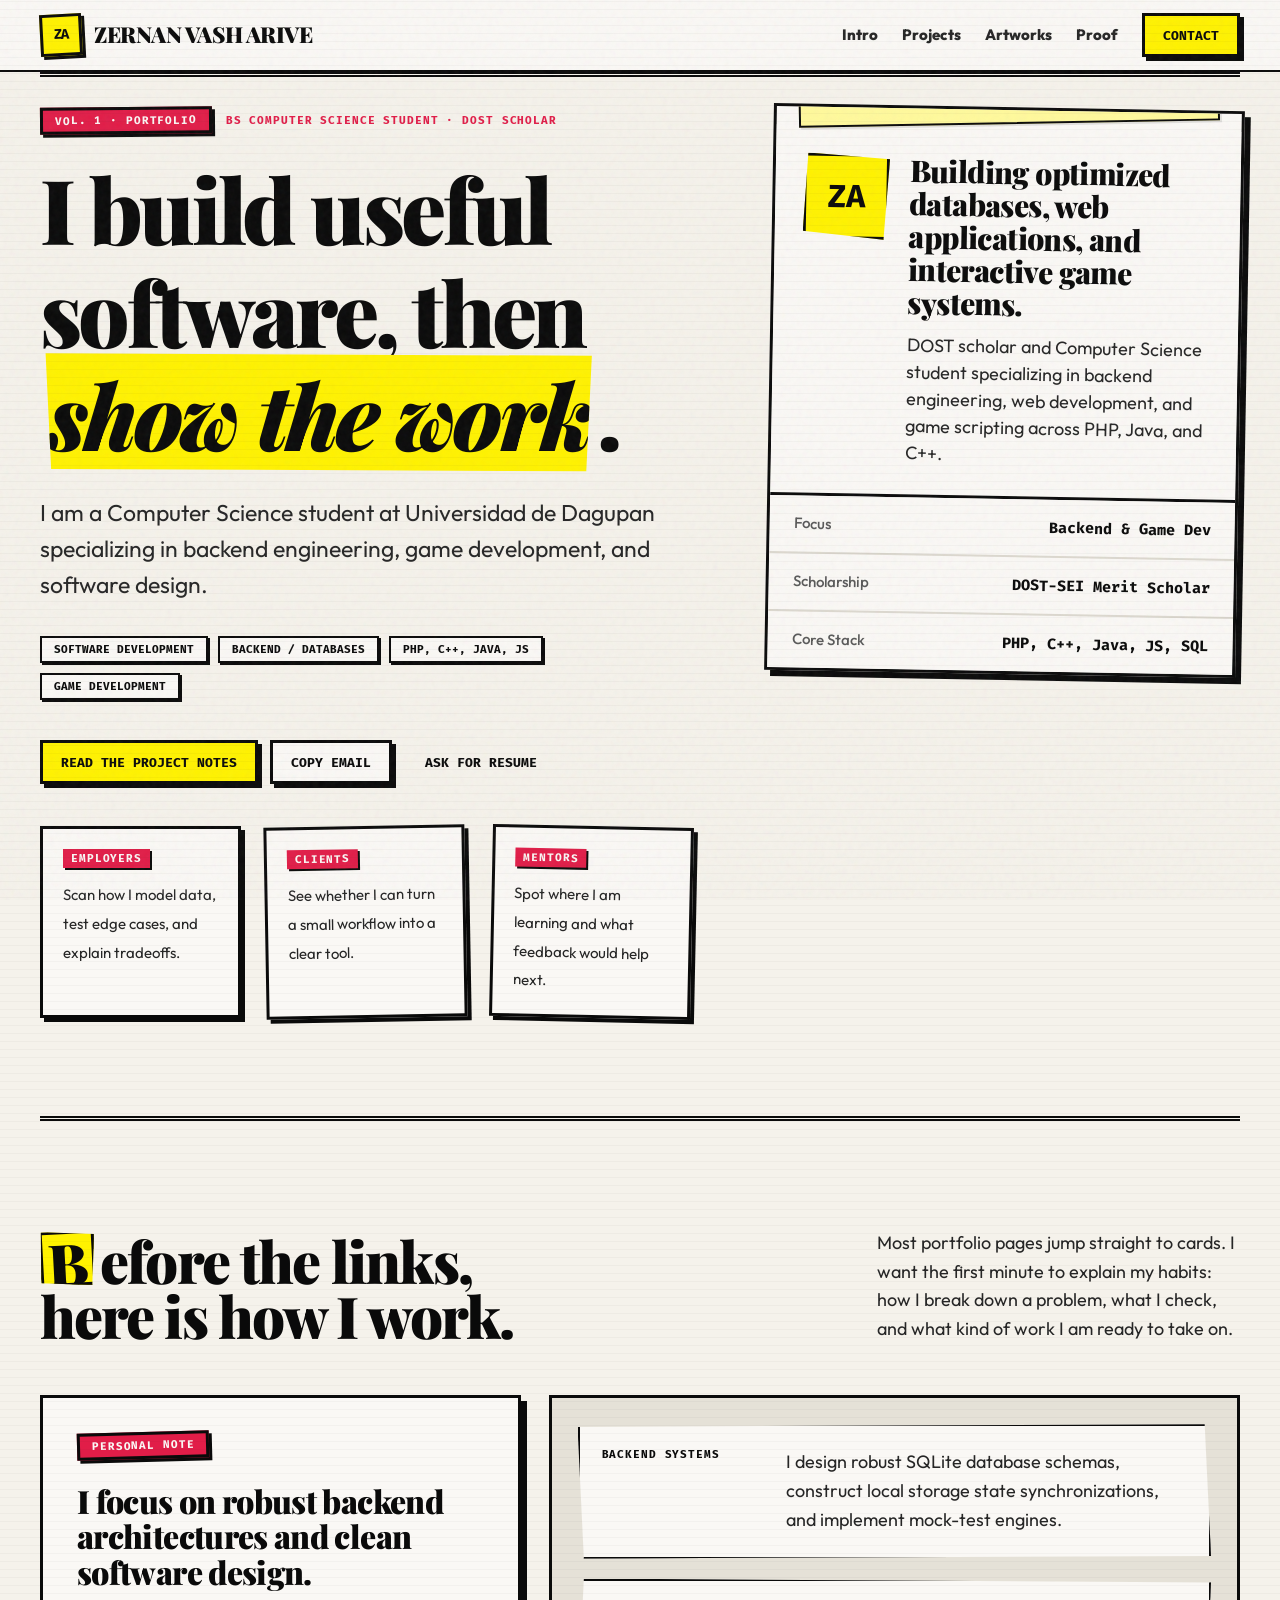
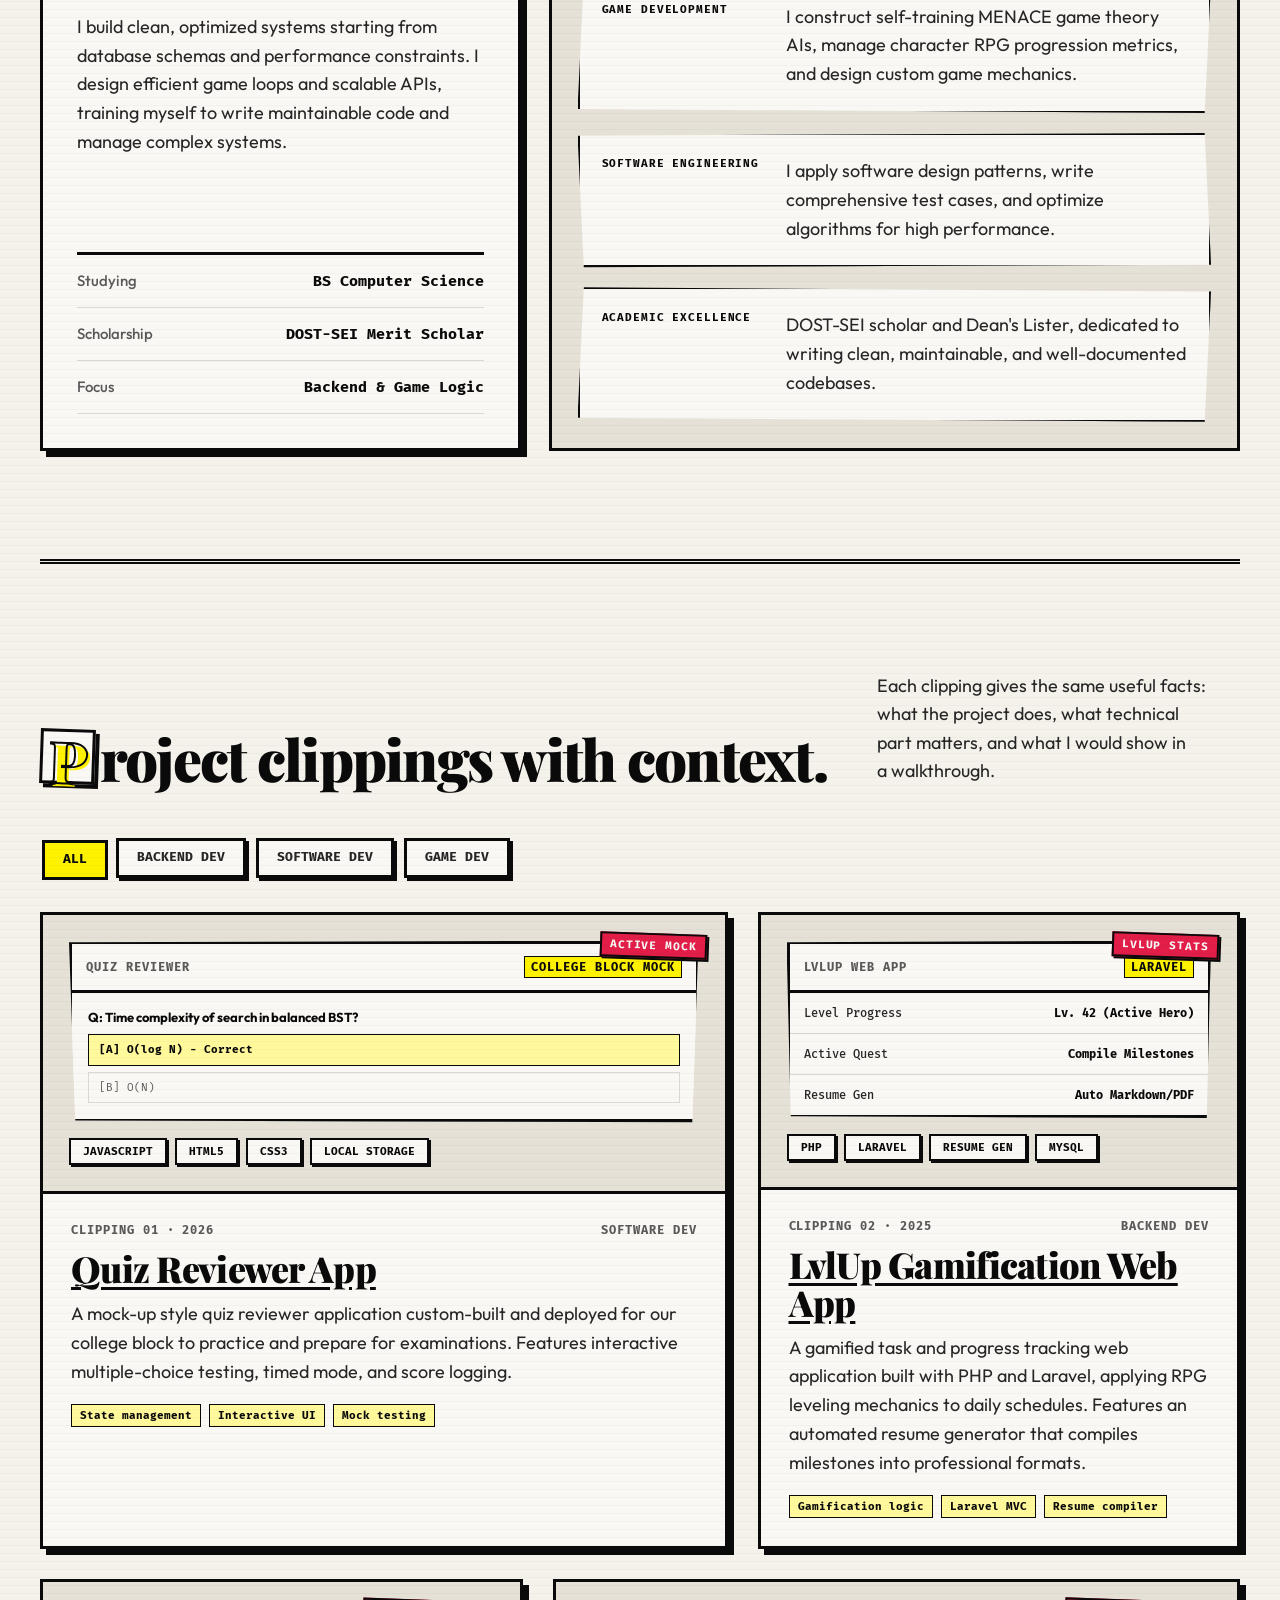
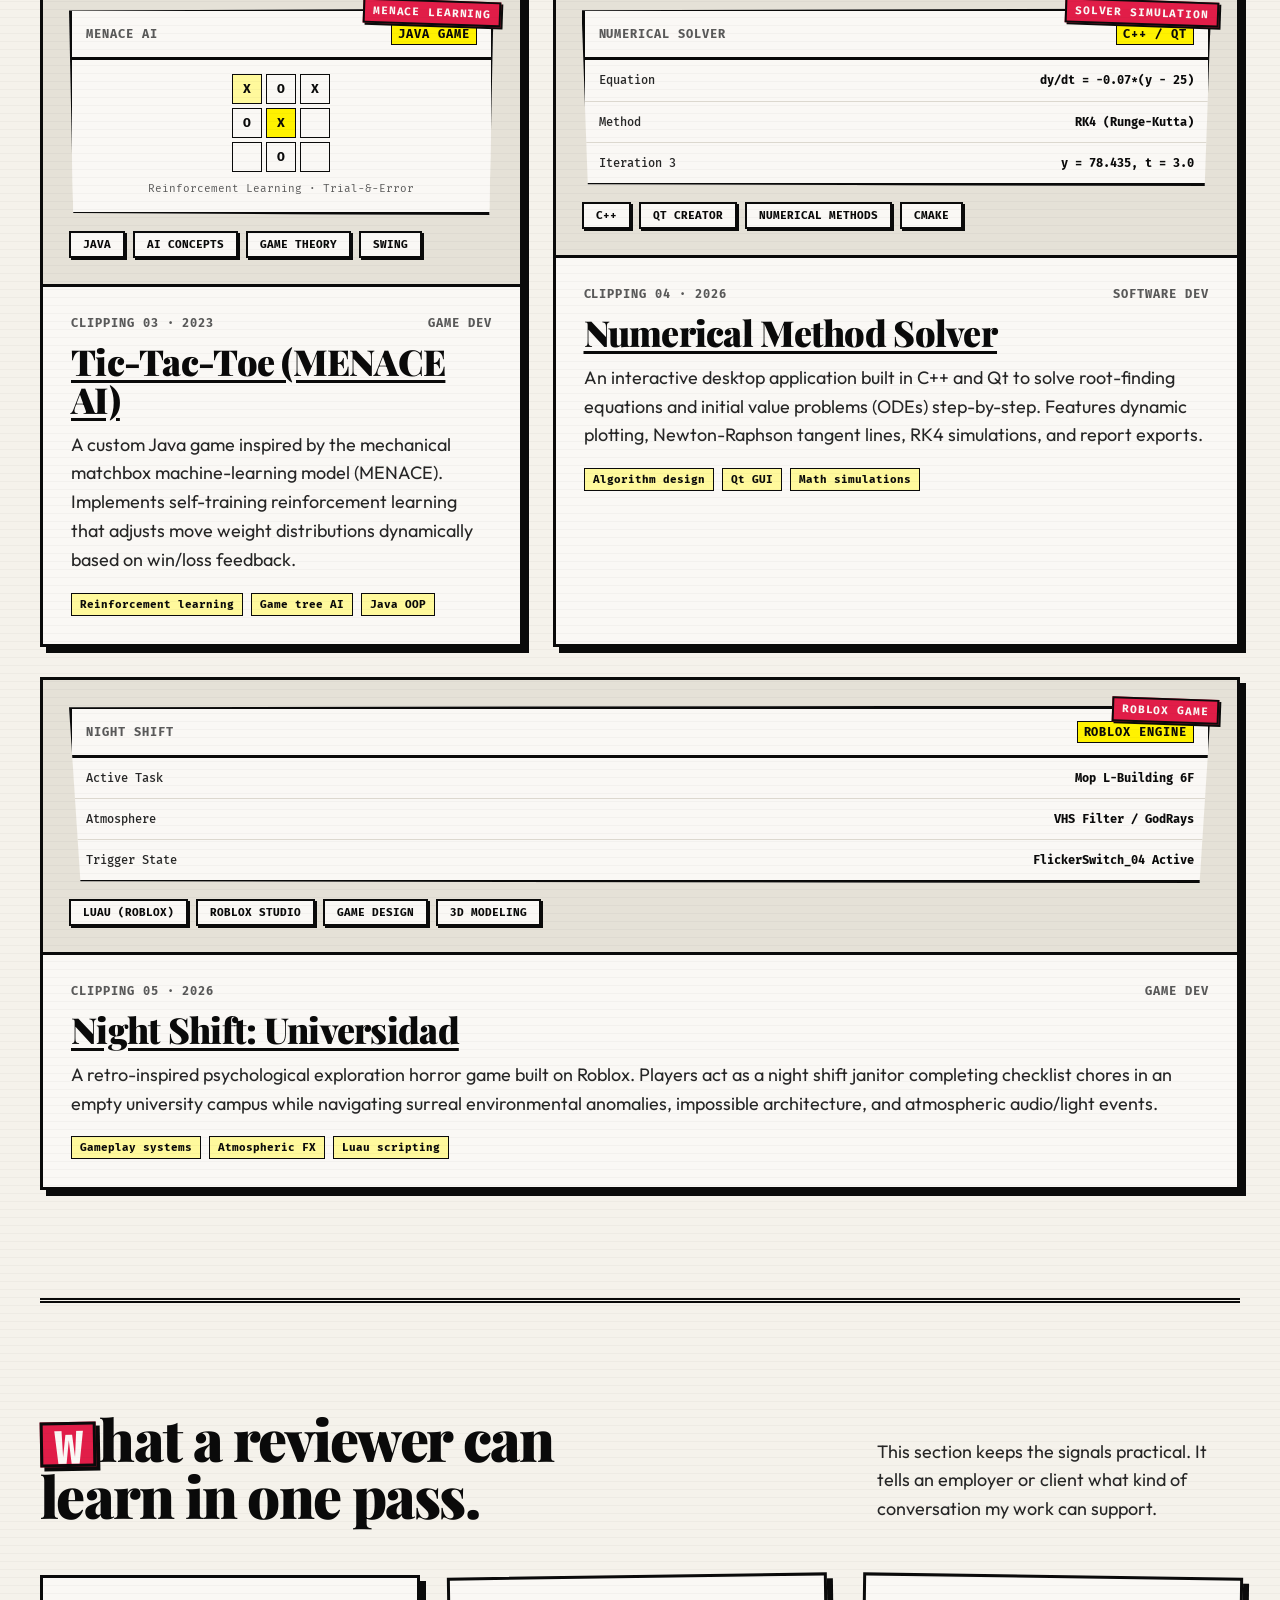
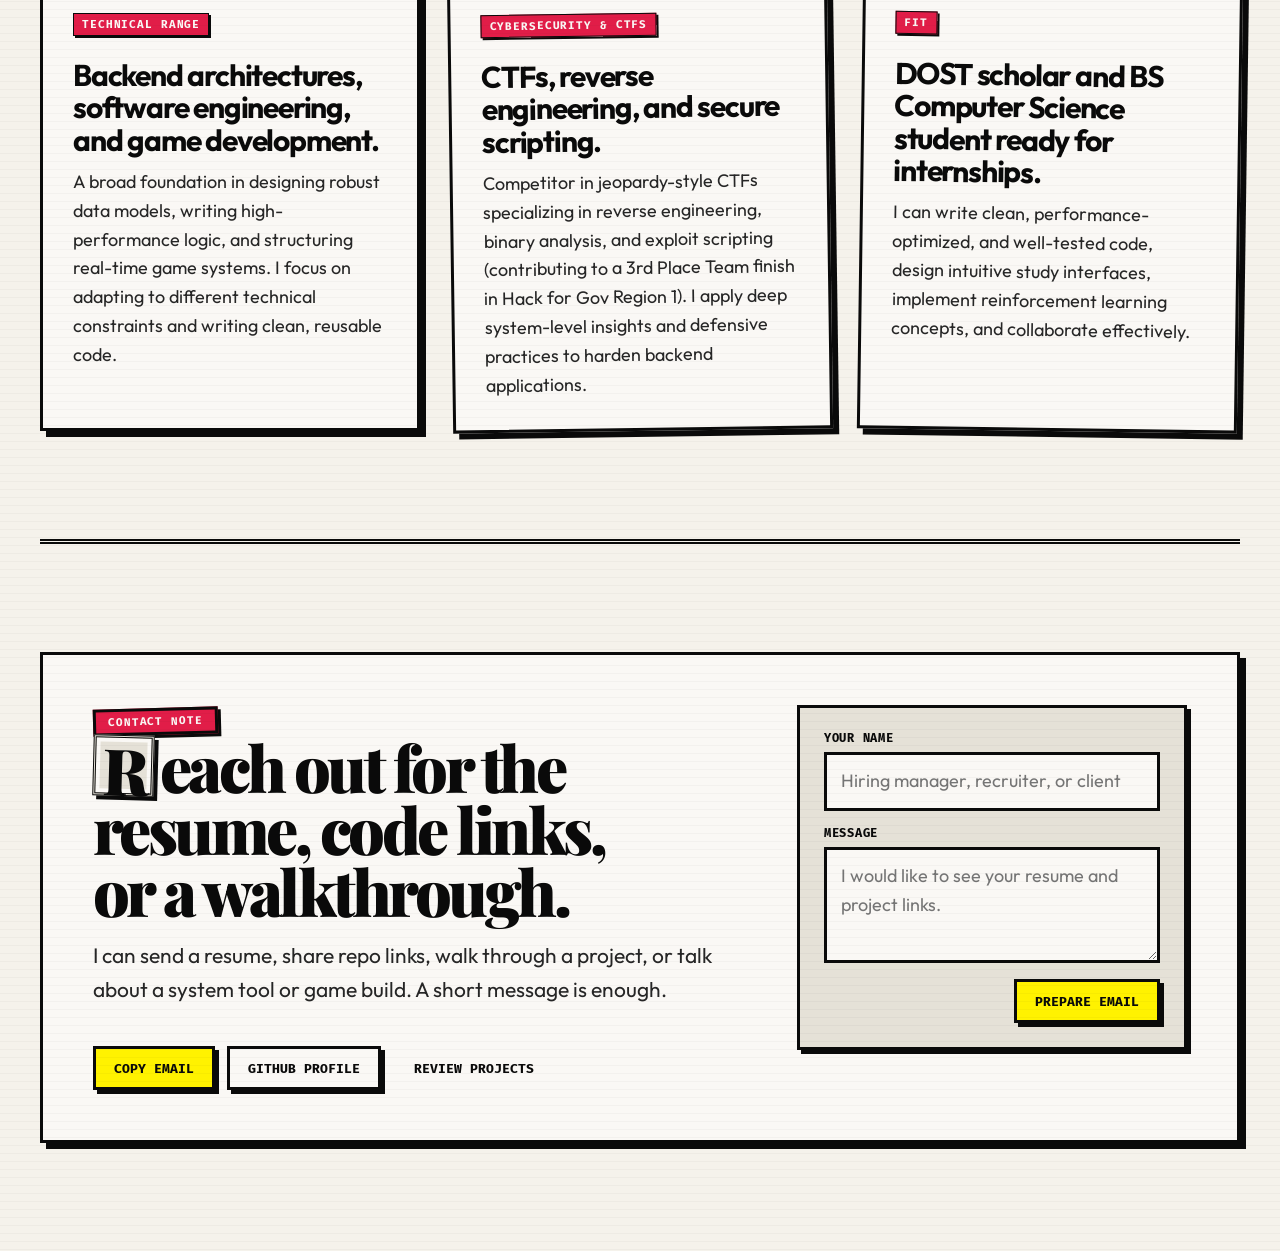
==== commit d48a1295: "text change" ====
--- a/index.html
+++ b/index.html
@@ -46,17 +46,6 @@
               location.hash = href;
             }
           }
-        } else if (link.getAttribute('target') === '_blank') {
-          e.preventDefault();
-          let safe = false;
-          try {
-            var url = new URL(href, location.href);
-            safe =
-              url.protocol === 'http:' ||
-              url.protocol === 'https:' ||
-              url.protocol === 'mailto:';
-          } catch (_) { }
-          safe && window.open(href, '_blank', 'noopener,noreferrer');
         }
       });
     })();</script>
@@ -1435,14 +1424,15 @@
       <section class="hero" aria-labelledby="hero-title" style="padding-top: 30px;" data-od-id="path-1-0-0">
         <div>
           <div style="display: flex; align-items: center; gap: 14px; margin-bottom: 20px; flex-wrap: wrap;">
-            <span class="issue-label" style="margin: 0; transform: rotate(-0.5deg);">Vol. 1 · Issue 01</span>
+            <span class="issue-label" style="margin: 0; transform: rotate(-0.5deg);">Vol. 1 · Portfolio</span>
             <span
               style="font-family: var(--font-mono); font-size: 11px; font-weight: 700; text-transform: uppercase; color: var(--accent-red); letter-spacing: 0.08em; display: inline-block;">
               BS Computer Science Student · DOST Scholar</span>
           </div>
           <h1 id="hero-title" data-od-id="path-1-0-0-0-1">I build useful software, then <span class="mark">show the
               work</span>.</h1>
-          <p class="hero-copy">I am a Computer Science student at Universidad de Dagupan specializing in backend engineering, game development, and software design.
+          <p class="hero-copy">I am a Computer Science student at Universidad de Dagupan specializing in backend
+            engineering, game development, and software design.
             <!-- This page is built like a short newsletter: quick context,
             project clippings, and the proof a busy reviewer needs. -->
           </p>
@@ -1472,8 +1462,10 @@
           <div class="profile-header" data-od-id="path-1-0-0-1-0">
             <div class="profile-initials" aria-hidden="true">ZA</div>
             <div>
-              <h2 data-od-id="path-1-0-0-1-0-1-0">Building optimized databases, web applications, and interactive game systems.</h2>
-              <p>DOST scholar and Computer Science student specializing in backend engineering, web development, and game scripting across PHP, Java, and C++.</p>
+              <h2 data-od-id="path-1-0-0-1-0-1-0">Building optimized databases, web applications, and interactive game
+                systems.</h2>
+              <p>DOST scholar and Computer Science student specializing in backend engineering, web development, and
+                game scripting across PHP, Java, and C++.</p>
             </div>
           </div>
           <div class="status-list" data-od-id="path-1-0-0-1-1">
@@ -1497,7 +1489,8 @@
             <span class="issue-label">Personal note</span>
             <h3 data-od-id="path-1-0-1-1-0-1">I focus on robust backend architectures and clean software design.</h3>
             <p>I build clean, optimized systems starting from database schemas and performance constraints. I design
-              efficient game loops and scalable APIs, training myself to write maintainable code and manage complex systems.</p>
+              efficient game loops and scalable APIs, training myself to write maintainable code and manage complex
+              systems.</p>
             <div class="fact-list" data-od-id="path-1-0-1-1-0-3">
               <div class="fact"><span>Studying</span><strong>BS Computer Science</strong></div>
               <div class="fact"><span>Scholarship</span><strong>DOST-SEI Merit Scholar</strong></div>
@@ -1508,19 +1501,23 @@
           <div class="learning-board" aria-label="Current learning board">
             <div class="learning-row">
               <b>Backend Systems</b>
-              <span>I design robust SQLite database schemas, construct local storage state synchronizations, and implement mock-test engines.</span>
+              <span>I design robust SQLite database schemas, construct local storage state synchronizations, and
+                implement mock-test engines.</span>
             </div>
             <div class="learning-row">
               <b>Game Development</b>
-              <span>I construct self-training MENACE game theory AIs, manage character RPG progression metrics, and design custom game mechanics.</span>
+              <span>I construct self-training MENACE game theory AIs, manage character RPG progression metrics, and
+                design custom game mechanics.</span>
             </div>
             <div class="learning-row">
               <b>Software Engineering</b>
-              <span>I apply software design patterns, write comprehensive test cases, and optimize algorithms for high performance.</span>
+              <span>I apply software design patterns, write comprehensive test cases, and optimize algorithms for high
+                performance.</span>
             </div>
             <div class="learning-row">
               <b>Academic Excellence</b>
-              <span>DOST-SEI scholar and Dean's Lister, dedicated to writing clean, maintainable, and well-documented codebases.</span>
+              <span>DOST-SEI scholar and Dean's Lister, dedicated to writing clean, maintainable, and well-documented
+                codebases.</span>
             </div>
           </div>
         </div>
@@ -1551,11 +1548,17 @@
               data-od-id="path-1-0-2-2-0-0">
               <div class="demo-window">
                 <div class="demo-title"><span>Quiz Reviewer</span><strong>College Block Mock</strong></div>
-                <div style="padding: 16px; font-family: var(--font-main); font-size: 13px; background: var(--paper); border-bottom: none;">
-                  <div style="font-weight: 700; margin-bottom: 8px; color: var(--ink); line-height: 1.35;">Q: Time complexity of search in balanced BST?</div>
+                <div
+                  style="padding: 16px; font-family: var(--font-main); font-size: 13px; background: var(--paper); border-bottom: none;">
+                  <div style="font-weight: 700; margin-bottom: 8px; color: var(--ink); line-height: 1.35;">Q: Time
+                    complexity of search in balanced BST?</div>
                   <div style="display: grid; gap: 6px;">
-                    <div style="border: 1.5px solid var(--ink); padding: 6px 10px; background: var(--accent-soft); font-weight: 700; font-family: var(--font-mono); font-size: 11px;">[A] O(log N) - Correct</div>
-                    <div style="border: 1.5px solid var(--rule-soft); padding: 6px 10px; color: var(--muted); font-family: var(--font-mono); font-size: 11px;">[B] O(N)</div>
+                    <div
+                      style="border: 1.5px solid var(--ink); padding: 6px 10px; background: var(--accent-soft); font-weight: 700; font-family: var(--font-mono); font-size: 11px;">
+                      [A] O(log N) - Correct</div>
+                    <div
+                      style="border: 1.5px solid var(--rule-soft); padding: 6px 10px; color: var(--muted); font-family: var(--font-mono); font-size: 11px;">
+                      [B] O(N)</div>
                   </div>
                 </div>
               </div>
@@ -1568,9 +1571,13 @@
             </div>
             <div class="project-body" data-od-id="path-1-0-2-2-0-1">
               <div class="project-meta"><span>Clipping 01 · 2026</span><span>Software Dev</span></div>
-              <h3><a href="https://quiz-app-83399.web.app/" target="_blank" style="text-decoration: underline; text-underline-offset: 4px;">Quiz Reviewer App</a></h3>
-              <p>A mock-up style quiz reviewer application custom-built and deployed for our college block to practice and prepare for examinations. Features interactive multiple-choice testing, timed mode, and score logging.</p>
-              <div class="proof-row"><span>State management</span><span>Interactive UI</span><span>Mock testing</span></div>
+              <h3><a href="https://quiz-app-83399.web.app/" target="_blank"
+                  style="text-decoration: underline; text-underline-offset: 4px;">Quiz Reviewer App</a></h3>
+              <p>A mock-up style quiz reviewer application custom-built and deployed for our college block to practice
+                and prepare for examinations. Features interactive multiple-choice testing, timed mode, and score
+                logging.</p>
+              <div class="proof-row"><span>State management</span><span>Interactive UI</span><span>Mock testing</span>
+              </div>
             </div>
           </article>
 
@@ -1594,9 +1601,13 @@
             </div>
             <div class="project-body" data-od-id="path-1-0-2-2-1-1">
               <div class="project-meta"><span>Clipping 02 · 2025</span><span>Backend Dev</span></div>
-              <h3><a href="https://lvlup-v7yh.onrender.com/" target="_blank" style="text-decoration: underline; text-underline-offset: 4px;">LvlUp Gamification Web App</a></h3>
-              <p>A gamified task and progress tracking web application built with PHP and Laravel, applying RPG leveling mechanics to daily schedules. Features an automated resume generator that compiles milestones into professional formats.</p>
-              <div class="proof-row"><span>Gamification logic</span><span>Laravel MVC</span><span>Resume compiler</span></div>
+              <h3><a href="https://lvlup-v7yh.onrender.com/" target="_blank"
+                  style="text-decoration: underline; text-underline-offset: 4px;">LvlUp Gamification Web App</a></h3>
+              <p>A gamified task and progress tracking web application built with PHP and Laravel, applying RPG leveling
+                mechanics to daily schedules. Features an automated resume generator that compiles milestones into
+                professional formats.</p>
+              <div class="proof-row"><span>Gamification logic</span><span>Laravel MVC</span><span>Resume compiler</span>
+              </div>
             </div>
           </article>
 
@@ -1605,17 +1616,30 @@
               data-od-id="path-1-0-2-2-2-0">
               <div class="demo-window">
                 <div class="demo-title"><span>MENACE AI</span><strong>Java Game</strong></div>
-                <div style="padding: 14px; font-family: var(--font-mono); font-size: 13px; text-align: center; background: var(--paper); border-bottom: none;">
-                  <div style="display: inline-grid; grid-template-columns: repeat(3, 30px); gap: 4px; margin-bottom: 8px;">
-                    <div style="border: 1.5px solid var(--ink); height: 30px; line-height: 28px; font-weight: 900; background: var(--accent-soft);">X</div>
-                    <div style="border: 1.5px solid var(--ink); height: 30px; line-height: 28px; font-weight: 900;">O</div>
-                    <div style="border: 1.5px solid var(--ink); height: 30px; line-height: 28px; font-weight: 900;">X</div>
-                    <div style="border: 1.5px solid var(--ink); height: 30px; line-height: 28px; font-weight: 900;">O</div>
-                    <div style="border: 1.5px solid var(--ink); height: 30px; line-height: 28px; font-weight: 900; background: var(--accent);">X</div>
-                    <div style="border: 1.5px solid var(--ink); height: 30px; line-height: 28px; font-weight: 900;"> </div>
-                    <div style="border: 1.5px solid var(--ink); height: 30px; line-height: 28px; font-weight: 900;"> </div>
-                    <div style="border: 1.5px solid var(--ink); height: 30px; line-height: 28px; font-weight: 900;">O</div>
-                    <div style="border: 1.5px solid var(--ink); height: 30px; line-height: 28px; font-weight: 900;"> </div>
+                <div
+                  style="padding: 14px; font-family: var(--font-mono); font-size: 13px; text-align: center; background: var(--paper); border-bottom: none;">
+                  <div
+                    style="display: inline-grid; grid-template-columns: repeat(3, 30px); gap: 4px; margin-bottom: 8px;">
+                    <div
+                      style="border: 1.5px solid var(--ink); height: 30px; line-height: 28px; font-weight: 900; background: var(--accent-soft);">
+                      X</div>
+                    <div style="border: 1.5px solid var(--ink); height: 30px; line-height: 28px; font-weight: 900;">O
+                    </div>
+                    <div style="border: 1.5px solid var(--ink); height: 30px; line-height: 28px; font-weight: 900;">X
+                    </div>
+                    <div style="border: 1.5px solid var(--ink); height: 30px; line-height: 28px; font-weight: 900;">O
+                    </div>
+                    <div
+                      style="border: 1.5px solid var(--ink); height: 30px; line-height: 28px; font-weight: 900; background: var(--accent);">
+                      X</div>
+                    <div style="border: 1.5px solid var(--ink); height: 30px; line-height: 28px; font-weight: 900;">
+                    </div>
+                    <div style="border: 1.5px solid var(--ink); height: 30px; line-height: 28px; font-weight: 900;">
+                    </div>
+                    <div style="border: 1.5px solid var(--ink); height: 30px; line-height: 28px; font-weight: 900;">O
+                    </div>
+                    <div style="border: 1.5px solid var(--ink); height: 30px; line-height: 28px; font-weight: 900;">
+                    </div>
                   </div>
                   <div style="font-size: 11px; color: var(--muted);">Reinforcement Learning · Trial-&-Error</div>
                 </div>
@@ -1629,9 +1653,13 @@
             </div>
             <div class="project-body" data-od-id="path-1-0-2-2-2-1">
               <div class="project-meta"><span>Clipping 03 · 2023</span><span>Game Dev</span></div>
-              <h3><a href="https://github.com/zernanvash/tic-tac-toe" target="_blank" style="text-decoration: underline; text-underline-offset: 4px;">Tic-Tac-Toe (MENACE AI)</a></h3>
-              <p>A custom Java game inspired by the mechanical matchbox machine-learning model (MENACE). Implements self-training reinforcement learning that adjusts move weight distributions dynamically based on win/loss feedback.</p>
-              <div class="proof-row"><span>Reinforcement learning</span><span>Game tree AI</span><span>Java OOP</span></div>
+              <h3><a href="https://github.com/zernanvash/tic-tac-toe" target="_blank"
+                  style="text-decoration: underline; text-underline-offset: 4px;">Tic-Tac-Toe (MENACE AI)</a></h3>
+              <p>A custom Java game inspired by the mechanical matchbox machine-learning model (MENACE). Implements
+                self-training reinforcement learning that adjusts move weight distributions dynamically based on
+                win/loss feedback.</p>
+              <div class="proof-row"><span>Reinforcement learning</span><span>Game tree AI</span><span>Java OOP</span>
+              </div>
             </div>
           </article>
 
@@ -1655,12 +1683,16 @@
             </div>
             <div class="project-body" data-od-id="path-1-0-2-2-3-1">
               <div class="project-meta"><span>Clipping 04 · 2026</span><span>Software Dev</span></div>
-              <h3><a href="https://github.com/zernanvash/numerical-method-solver" target="_blank" style="text-decoration: underline; text-underline-offset: 4px;">Numerical Method Solver</a></h3>
-              <p>An interactive desktop application built in C++ and Qt to solve root-finding equations and initial value problems (ODEs) step-by-step. Features dynamic plotting, Newton-Raphson tangent lines, RK4 simulations, and report exports.</p>
+              <h3><a href="https://github.com/zernanvash/numerical-method-solver" target="_blank"
+                  style="text-decoration: underline; text-underline-offset: 4px;">Numerical Method Solver</a></h3>
+              <p>An interactive desktop application built in C++ and Qt to solve root-finding equations and initial
+                value problems (ODEs) step-by-step. Features dynamic plotting, Newton-Raphson tangent lines, RK4
+                simulations, and report exports.</p>
               <div class="proof-row"><span>Algorithm design</span><span>Qt GUI</span><span>Math simulations</span></div>
             </div>
           </article>
-          <article class="project-card" style="grid-column: span 12; min-height: 480px;" data-category="gamedev" data-od-id="path-1-0-2-2-4">
+          <article class="project-card" style="grid-column: span 12; min-height: 480px;" data-category="gamedev"
+            data-od-id="path-1-0-2-2-4">
             <div class="project-demo" data-stamp="Roblox Game" aria-label="Night Shift Roblox game summary"
               data-od-id="path-1-0-2-2-4-0">
               <div class="demo-window">
@@ -1680,9 +1712,13 @@
             </div>
             <div class="project-body" data-od-id="path-1-0-2-2-4-1">
               <div class="project-meta"><span>Clipping 05 · 2026</span><span>Game Dev</span></div>
-              <h3><a href="https://www.roblox.com/games/89279983871745" target="_blank" style="text-decoration: underline; text-underline-offset: 4px;">Night Shift: Universidad</a></h3>
-              <p>A retro-inspired psychological exploration horror game built on Roblox. Players act as a night shift janitor completing checklist chores in an empty university campus while navigating surreal environmental anomalies, impossible architecture, and atmospheric audio/light events.</p>
-              <div class="proof-row"><span>Gameplay systems</span><span>Atmospheric FX</span><span>Luau scripting</span></div>
+              <h3><a href="https://www.roblox.com/games/89279983871745" target="_blank"
+                  style="text-decoration: underline; text-underline-offset: 4px;">Night Shift: Universidad</a></h3>
+              <p>A retro-inspired psychological exploration horror game built on Roblox. Players act as a night shift
+                janitor completing checklist chores in an empty university campus while navigating surreal environmental
+                anomalies, impossible architecture, and atmospheric audio/light events.</p>
+              <div class="proof-row"><span>Gameplay systems</span><span>Atmospheric FX</span><span>Luau scripting</span>
+              </div>
             </div>
           </article>
         </div>
@@ -1700,17 +1736,22 @@
           <article class="proof-card" data-od-id="path-1-0-3-1-0">
             <b>Technical range</b>
             <h3 data-od-id="path-1-0-3-1-0-1">Backend architectures, software engineering, and game development.</h3>
-            <p>A broad foundation in designing robust data models, writing high-performance logic, and structuring real-time game systems. I focus on adapting to different technical constraints and writing clean, reusable code.</p>
+            <p>A broad foundation in designing robust data models, writing high-performance logic, and structuring
+              real-time game systems. I focus on adapting to different technical constraints and writing clean, reusable
+              code.</p>
           </article>
           <article class="proof-card" data-od-id="path-1-0-3-1-1">
             <b>Cybersecurity &amp; CTFs</b>
             <h3 data-od-id="path-1-0-3-1-1-1">CTFs, reverse engineering, and secure scripting.</h3>
-            <p>Competitor in jeopardy-style CTFs specializing in reverse engineering, binary analysis, and exploit scripting (contributing to a 3rd Place Team finish in Hack for Gov Region 1). I apply deep system-level insights and defensive practices to harden backend applications.</p>
+            <p>Competitor in jeopardy-style CTFs specializing in reverse engineering, binary analysis, and exploit
+              scripting (contributing to a 3rd Place Team finish in Hack for Gov Region 1). I apply deep system-level
+              insights and defensive practices to harden backend applications.</p>
           </article>
           <article class="proof-card" data-od-id="path-1-0-3-1-2">
             <b>Fit</b>
             <h3 data-od-id="path-1-0-3-1-2-1">DOST scholar and BS Computer Science student ready for internships.</h3>
-            <p>I can write clean, performance-optimized, and well-tested code, design intuitive study interfaces, implement reinforcement learning concepts, and collaborate effectively.</p>
+            <p>I can write clean, performance-optimized, and well-tested code, design intuitive study interfaces,
+              implement reinforcement learning concepts, and collaborate effectively.</p>
           </article>
         </div>
       </section>
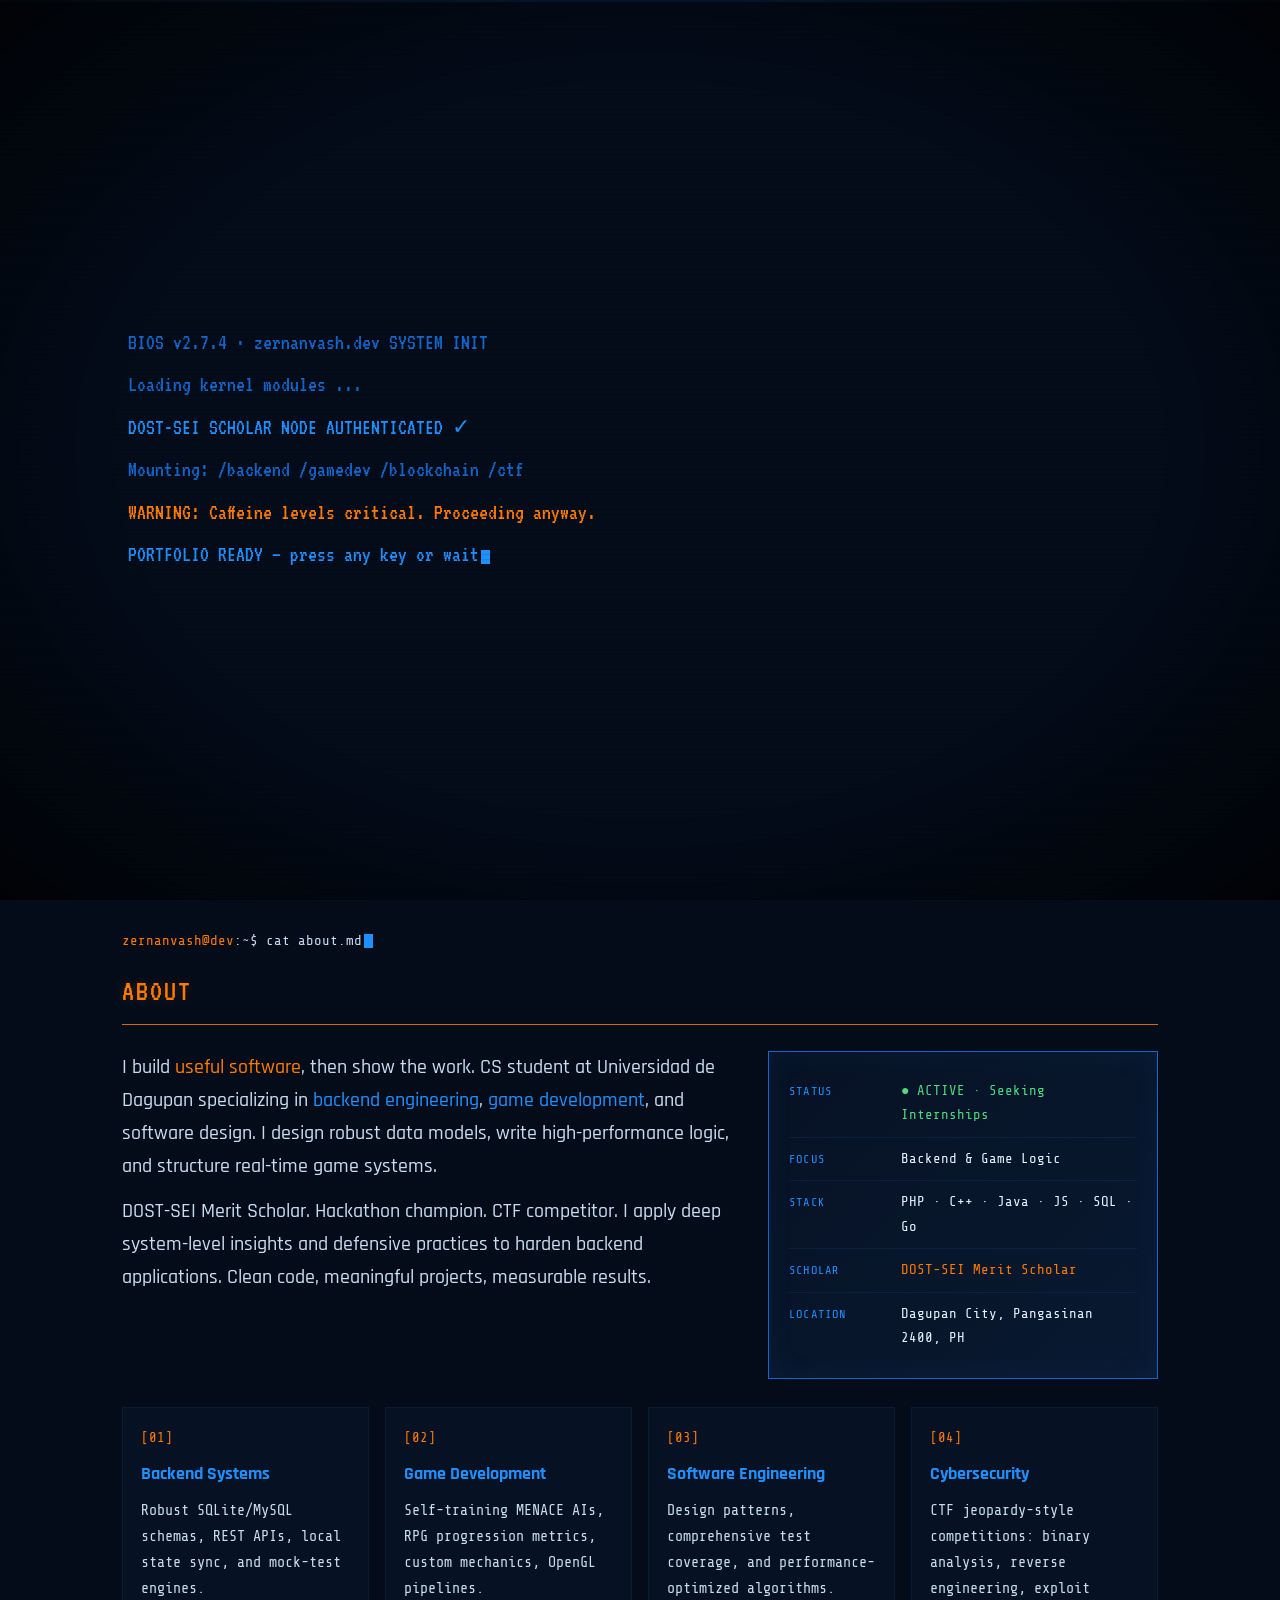
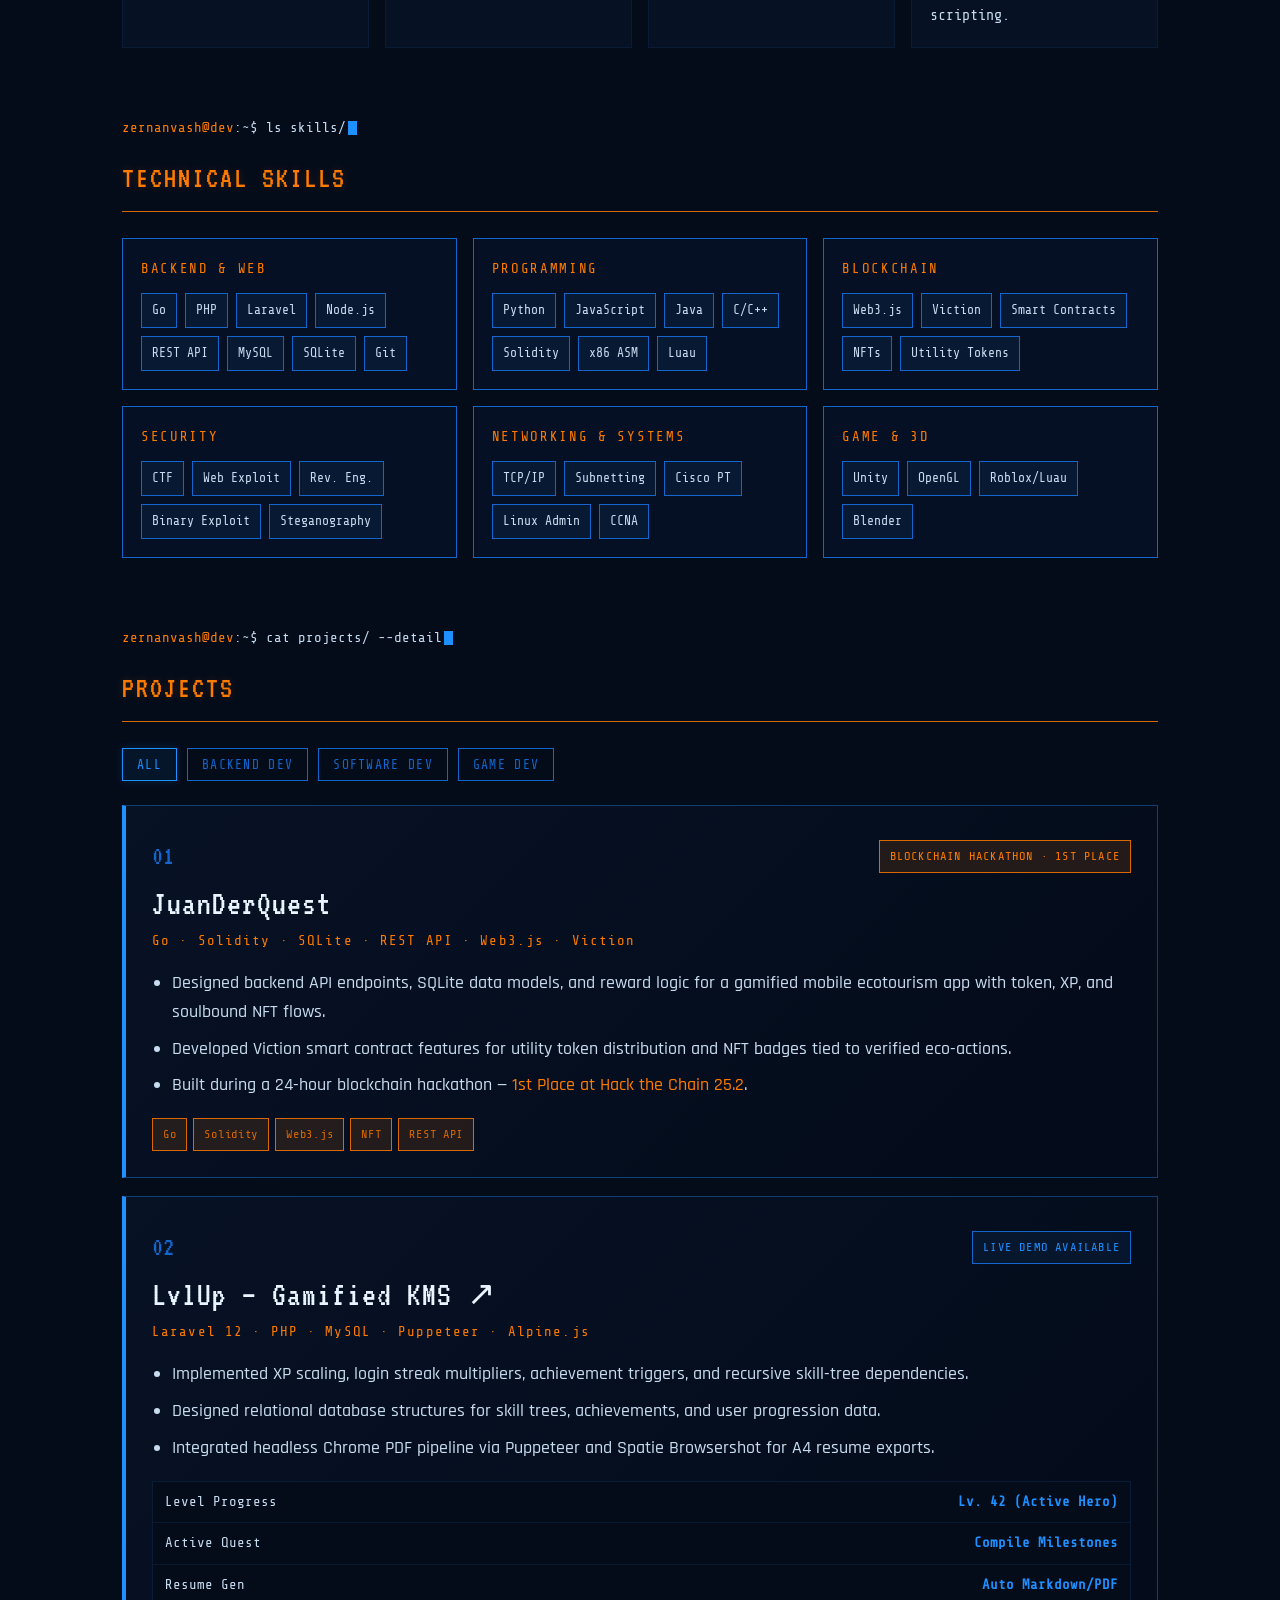
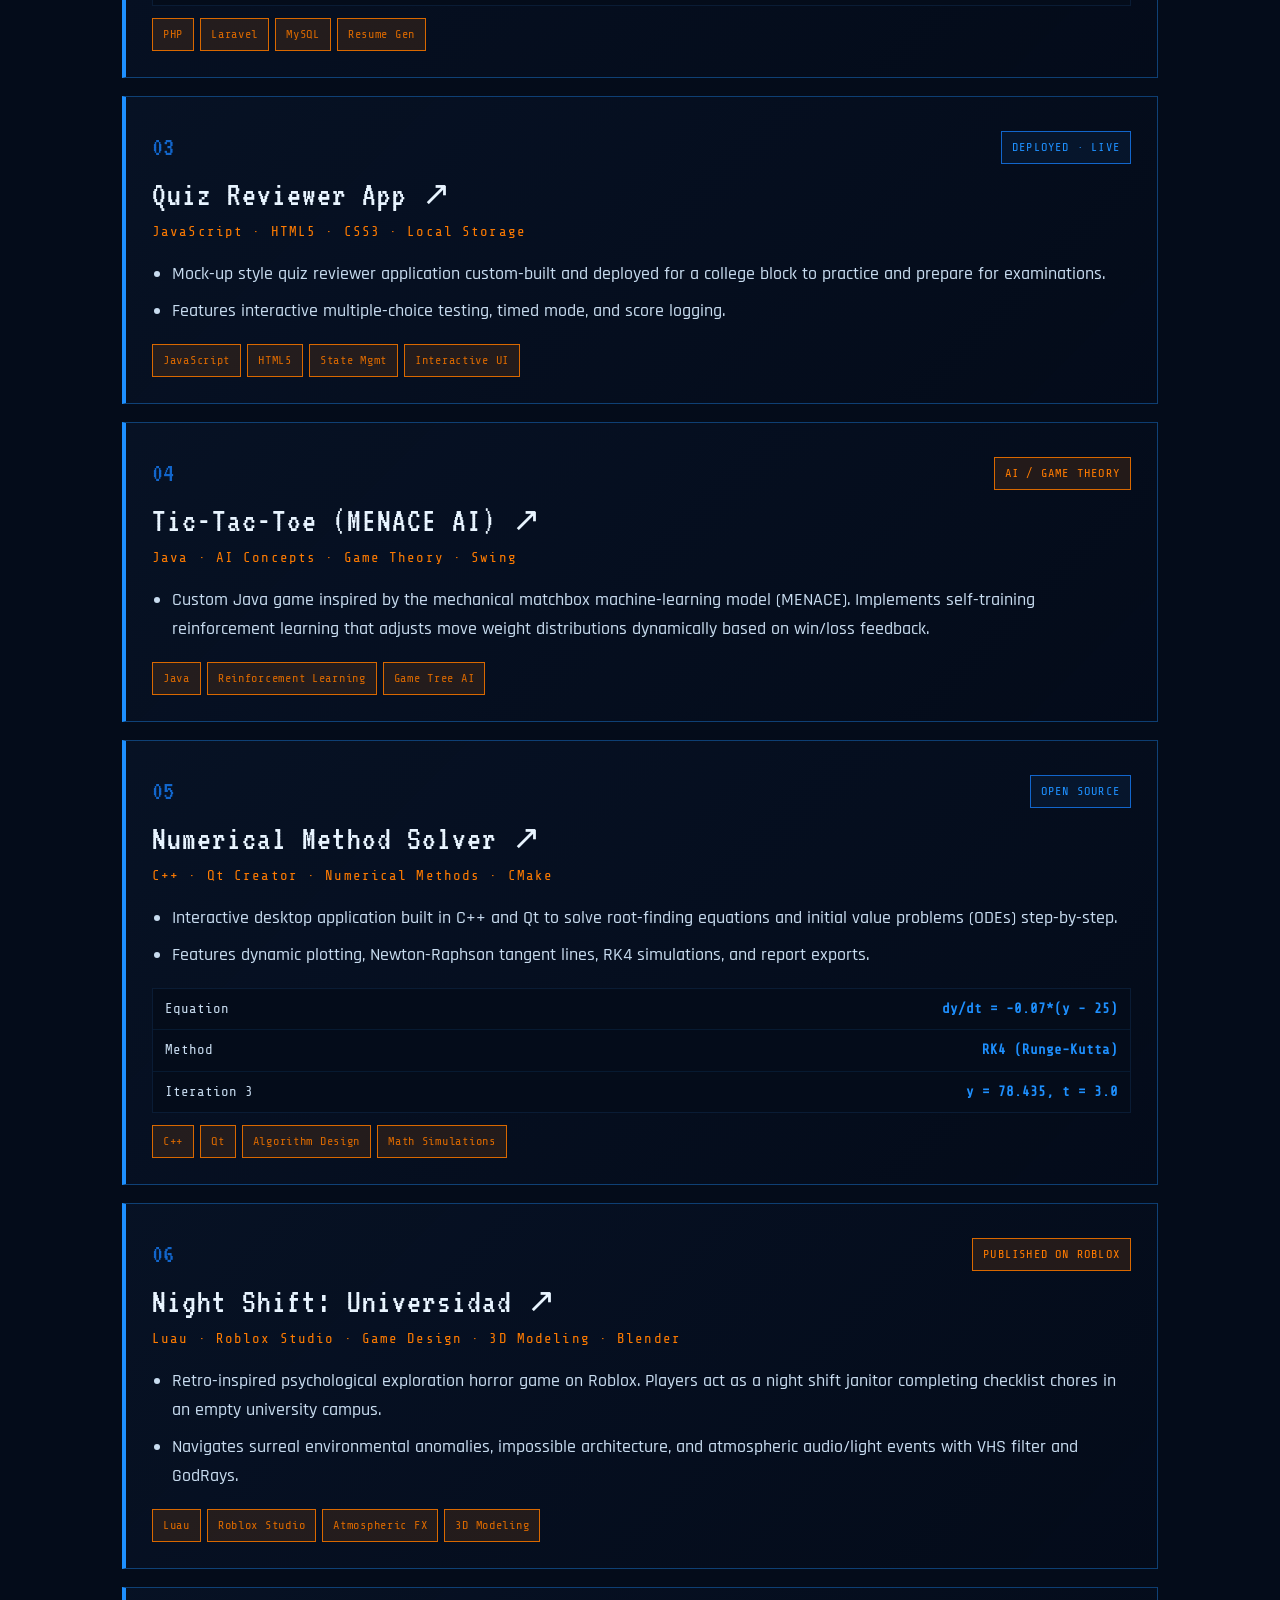
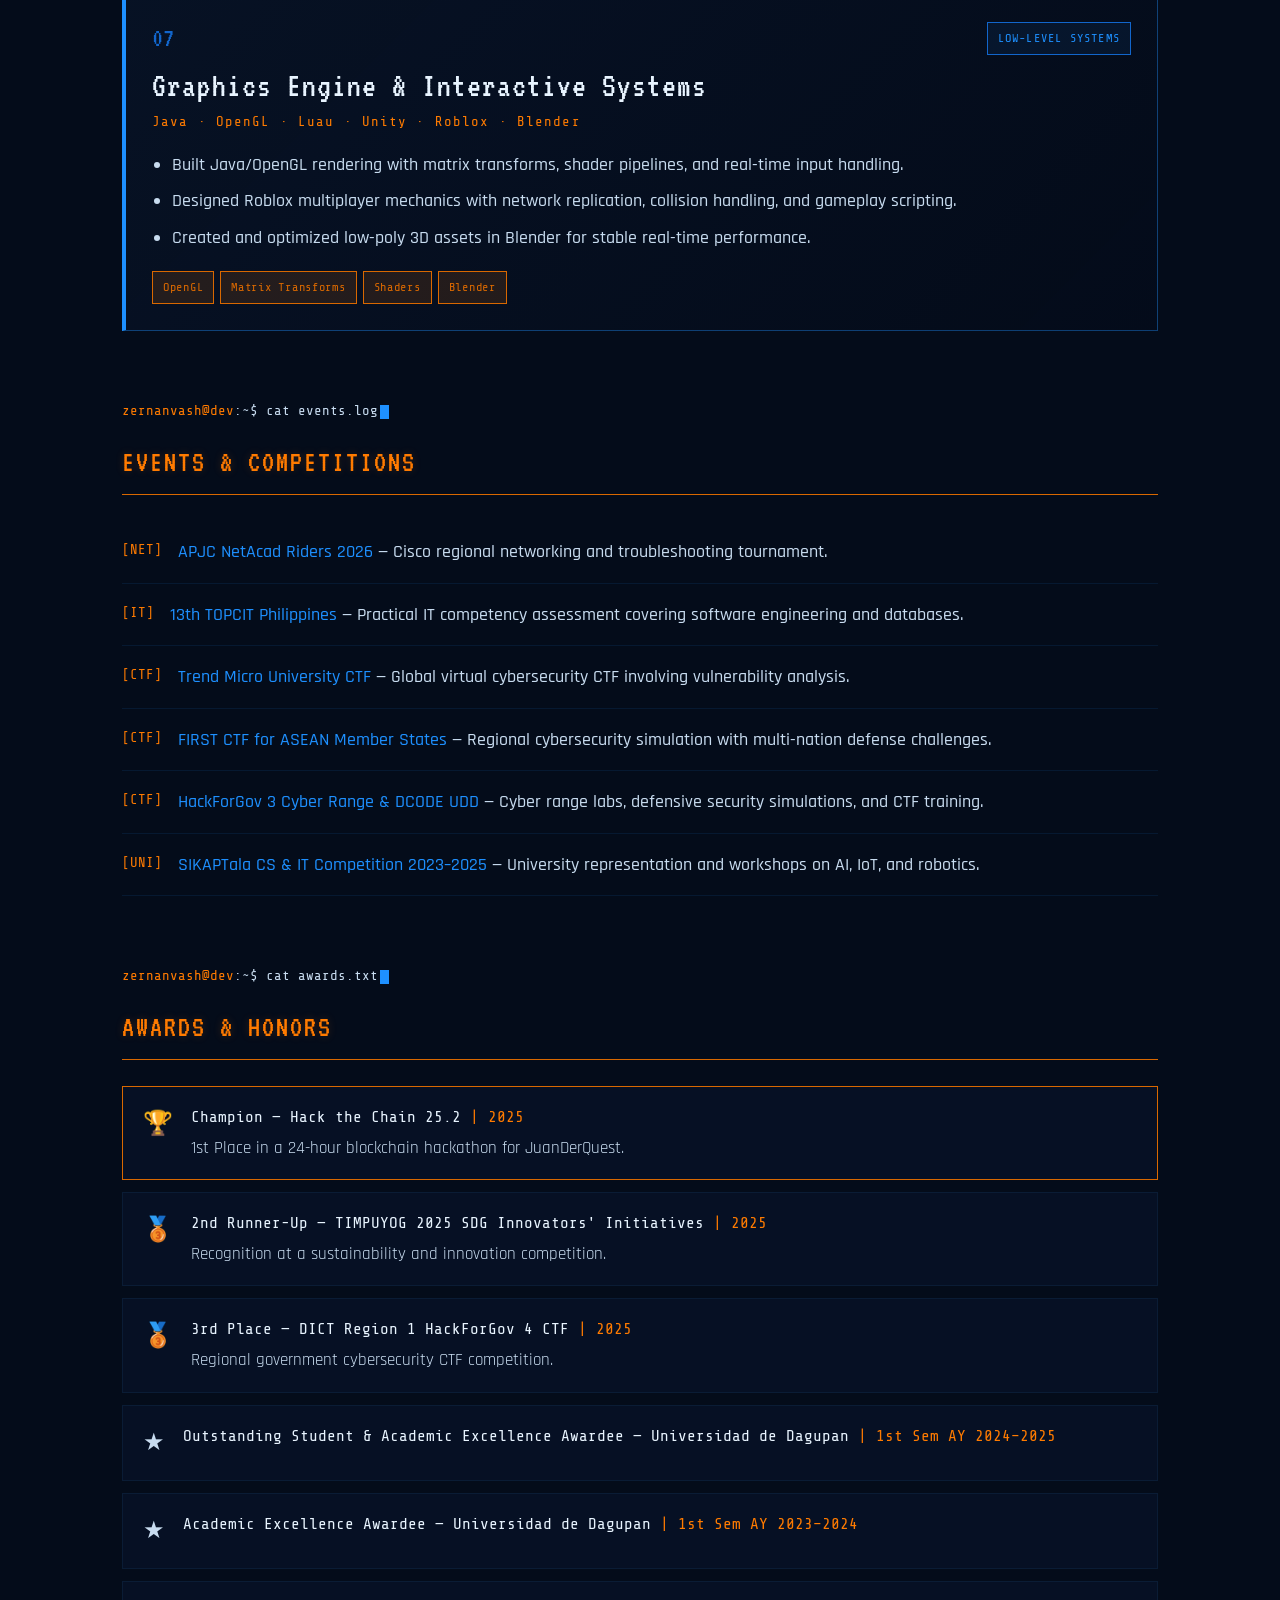
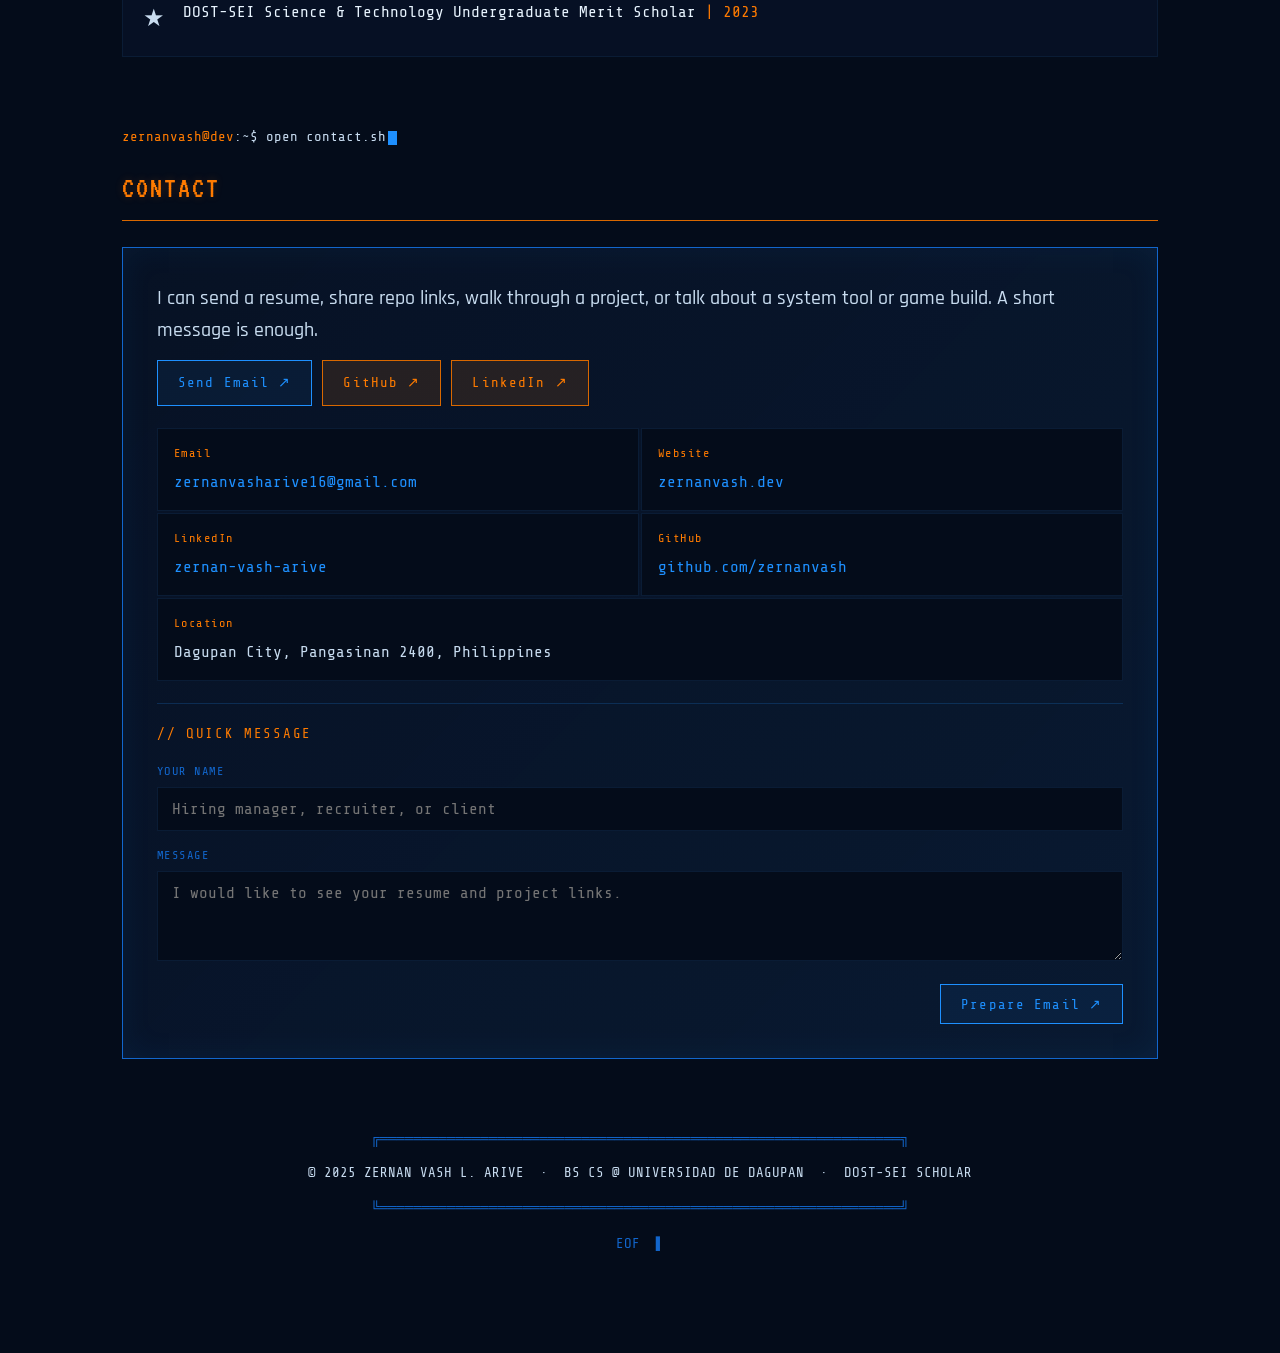
==== commit fb30a3e9: "Checkpoint portfolio readability polish" ====
--- a/index.html
+++ b/index.html
@@ -1,1985 +1,468 @@
-<!doctype html>
+<!DOCTYPE html>
 <html lang="en">
-
 <head>
-  <script data-od-sandbox-shim="">(function () {
-      function makeStore() {
-        var data = {};
-        var api = {
-          getItem: function (k) { return Object.prototype.hasOwnProperty.call(data, k) ? data[k] : null; },
-          setItem: function (k, v) { data[k] = String(v); },
-          removeItem: function (k) { delete data[k]; },
-          clear: function () { data = {}; },
-          key: function (i) { return Object.keys(data)[i] || null; }
-        };
-        Object.defineProperty(api, 'length', { get: function () { return Object.keys(data).length; } });
-        return api;
-      }
-      function tryShim(name) {
-        var works = false;
-        try { works = !!window[name] && typeof window[name].getItem === 'function'; void window[name].length; }
-        catch (_) { works = false; }
-        if (works) return;
-        try { Object.defineProperty(window, name, { configurable: true, value: makeStore() }); }
-        catch (_) { try { window[name] = makeStore(); } catch (__) { } }
-      }
-      tryShim('localStorage');
-      tryShim('sessionStorage');
-      document.addEventListener('click', (e) => {
-        if (!e.target || !(e.target instanceof Element)) return;
-        var link = e.target.closest('a[href]');
-        if (!link) return;
-        var href = link.getAttribute('href');
-        if (href === null) return;
-        var isAnchor = href.startsWith('#') || href === '';
-        if (isAnchor) {
-          e.preventDefault();
-          if (href === '' || href === '#') {
-            window.scrollTo({ top: 0 });
-            history.replaceState(null, '', ' ');
-          } else {
-            var targetId = href.slice(1);
-            var target = targetId ? document.getElementById(targetId) : null;
-            if (target) {
-              target.scrollIntoView();
-              location.hash === href && history.replaceState(null, '', ' ');
-              location.hash = href;
-            }
-          }
-        }
-      });
-    })();</script>
-  <meta charset="utf-8">
-  <meta name="viewport" content="width=device-width, initial-scale=1.0, maximum-scale=1.0, user-scalable=no">
-  <title>zernavash.dev</title>
-  <meta name="description" content="">
-  <link rel="preconnect" href="https://fonts.googleapis.com">
-  <link rel="preconnect" href="https://fonts.gstatic.com" crossorigin="">
-  <link
-    href="https://fonts.googleapis.com/css2?family=Fira+Mono:wght@400;500;700&amp;family=Outfit:wght@300;400;500;600;700;800;900&amp;family=Playfair+Display:ital,wght@0,700;0,900;1,700;1,900&amp;display=swap"
-    rel="stylesheet">
-  <style>
-    :root {
-      --bg: #f5f2eb;
-      /* warm newspaper cream */
-      --paper: #faf8f5;
-      /* crisp newsprint off-white */
-      --paper-2: #e5e1d7;
-      /* muted cardboard beige */
-      --ink: #0a0a0a;
-      /* deep midnight charcoal */
-      --ink-2: #262626;
-      /* editorial dark gray */
-      --muted: #595959;
-      /* print gray */
-      --rule: #0a0a0a;
-      /* crisp black borders */
-      --rule-soft: #dcd8cf;
-      /* softer dividers */
-      --accent: #fff200;
-      /* VOX neon highlight yellow */
-      --accent-ink: #0a0a0a;
-      --accent-soft: #fff99c;
-      /* soft yellow overlay */
-      --accent-red: #e11d48;
-      /* editorial accent red */
-      --success: #1b4332;
-      --warn: #d97706;
-      --danger: #b91c1c;
-      --font-main: 'Outfit', -apple-system, BlinkMacSystemFont, "Segoe UI", Roboto, sans-serif;
-      --font-display: 'Playfair Display', Georgia, serif;
-      --font-mono: 'Fira Mono', ui-monospace, Monaco, "Cascadia Code", monospace;
-      --container: 1200px;
-      --gutter: 30px;
-      --radius: 0px;
-      /* sharp newspaper cuts */
-      --shadow-paper: 6px 6px 0 var(--ink);
-      /* solid block shadows */
-      --focus: 0 0 0 3px var(--accent), 0 0 0 5px var(--ink);
-      --grid-line: rgba(10, 10, 10, 0.035);
-    }
-
-    * {
-      box-sizing: border-box;
-    }
-
-    html {
-      background: var(--bg);
-      color: var(--ink);
-      scroll-behavior: smooth;
-    }
-
-    body {
-      margin: 0;
-      min-height: 100vh;
-      overflow-x: hidden;
-      background-color: var(--bg);
-      color: var(--ink);
-      font-family: var(--font-main);
-      font-size: 18px;
-      line-height: 1.6;
-      -webkit-font-smoothing: antialiased;
-      text-rendering: optimizeLegibility;
-      position: relative;
-    }
-
-    /* Paper Noise Overlay */
-    body::before {
-      content: "";
-      position: fixed;
-      top: 0;
-      left: 0;
-      right: 0;
-      bottom: 0;
-      pointer-events: none;
-      z-index: 9999;
-      opacity: 0.055;
-      background-image: url("data:image/svg+xml,%3Csvg viewBox='0 0 200 200' xmlns='http://www.w3.org/2000/svg'%3E%3Cfilter id='noiseFilter'%3E%3CfeTurbulence type='fractalNoise' baseFrequency='0.8' numOctaves='3' stitchTiles='stitch'/%3E%3C/filter%3E%3Crect width='100%25' height='100%25' filter='url(%23noiseFilter)'/%3E%3C/svg%3E");
-    }
-
-    body::after {
-      content: "";
-      position: absolute;
-      inset: 0;
-      pointer-events: none;
-      z-index: 9998;
-      opacity: 0.11;
-      mix-blend-mode: multiply;
-      background-image: url("data:image/svg+xml,%3Csvg width='8' height='8' viewBox='0 0 8 8' xmlns='http://www.w3.org/2000/svg'%3E%3Cpath d='M0 1.5H8' stroke='%230a0a0a' stroke-width='0.55' stroke-opacity='0.48'/%3E%3C/svg%3E");
-      background-size: 8px 8px;
-    }
-
-    a {
-      color: inherit;
-      text-decoration: none;
-    }
-
-    button,
-    input,
-    textarea {
-      font: inherit;
-    }
-
-    button {
-      cursor: pointer;
-    }
-
-    h1,
-    h2,
-    h3,
-    h4,
-    p {
-      margin: 0;
-    }
-
-    .container {
-      width: min(var(--container), calc(100% - (var(--gutter) * 2)));
-      margin: 0 auto;
-    }
-
-    .topbar {
-      position: sticky;
-      top: 0;
-      z-index: 30;
-      border-bottom: 2px solid var(--ink);
-      background: var(--paper);
-    }
-
-    .nav {
-      min-height: 70px;
-      display: flex;
-      align-items: center;
-      justify-content: space-between;
-      gap: 24px;
-    }
-
-    .brand {
-      display: inline-flex;
-      align-items: center;
-      gap: 12px;
-      font-family: var(--font-display);
-      font-weight: 900;
-      font-size: 22px;
-      letter-spacing: -0.02em;
-    }
-
-    .brand-mark {
-      width: 42px;
-      height: 42px;
-      display: grid;
-      place-items: center;
-      border: 3px solid var(--ink);
-      background: var(--accent);
-      color: var(--accent-ink);
-      font: 900 14px/1 var(--font-mono);
-      transform: rotate(-3deg);
-      box-shadow: 3px 3px 0 var(--ink);
-    }
-
-    .nav-links {
-      display: flex;
-      align-items: center;
-      gap: 24px;
-      color: var(--ink-2);
-      font-size: 15px;
-      font-weight: 800;
-    }
-
-    .nav-links a:not(.btn) {
-      position: relative;
-      padding: 4px 0;
-    }
-
-    .nav-links a:not(.btn)::after {
-      content: "";
-      position: absolute;
-      bottom: 0;
-      left: 0;
-      width: 100%;
-      height: 2px;
-      background: var(--accent-red);
-      transform: scaleX(0);
-      transform-origin: right;
-      transition: transform 0.25s ease-out;
-    }
-
-    .nav-links a:not(.btn):hover {
-      color: var(--ink);
-      text-decoration: none;
-    }
-
-    .nav-links a:not(.btn):hover::after {
-      transform: scaleX(1);
-      transform-origin: left;
-    }
-
-    .btn {
-      min-height: 44px;
-      display: inline-flex;
-      align-items: center;
-      justify-content: center;
-      gap: 8px;
-      border: 3px solid var(--ink);
-      border-radius: var(--radius);
-      padding: 0 18px;
-      background: var(--paper);
-      color: var(--ink);
-      font-family: var(--font-mono);
-      font-size: 13px;
-      text-transform: uppercase;
-      font-weight: 900;
-      line-height: 1;
-      position: relative;
-      box-shadow: 4px 4px 0 var(--ink);
-      transition: transform 100ms ease, box-shadow 100ms ease, background 140ms ease;
-      white-space: nowrap;
-    }
-
-    .btn:hover {
-      background: var(--accent);
-      transform: translate(-2px, -2px);
-      box-shadow: 6px 6px 0 var(--ink);
-    }
-
-    .btn:active {
-      transform: translate(2px, 2px);
-      box-shadow: 2px 2px 0 var(--ink);
-    }
-
-    .btn-primary {
-      background: var(--accent);
-      color: var(--accent-ink);
-    }
-
-    .btn-primary:hover {
-      background: var(--paper);
-    }
-
-    .btn-secondary {
-      background: transparent;
-      box-shadow: none;
-      border-color: transparent;
-    }
-
-    .btn-secondary:hover {
-      background: var(--paper-2);
-      border-color: var(--ink);
-      box-shadow: 4px 4px 0 var(--ink);
-    }
-
-    .btn:focus-visible,
-    input:focus-visible,
-    textarea:focus-visible,
-    .filter:focus-visible {
-      outline: 0;
-      box-shadow: var(--focus);
-    }
-
-    .mobile-menu {
-      display: none;
-      width: 44px;
-      height: 44px;
-      border: 3px solid var(--ink);
-      border-radius: var(--radius);
-      background: var(--paper);
-      color: var(--ink);
-      box-shadow: 4px 4px 0 var(--ink);
-    }
-
-    .mobile-panel {
-      display: none;
-      padding: 0 0 16px;
-    }
-
-    .mobile-panel a {
-      display: block;
-      padding: 12px 0;
-      border-top: 1px solid var(--rule);
-      color: var(--ink-2);
-      font-weight: 850;
-    }
-
-    .mobile-panel.open {
-      display: block;
-    }
-
-
-    .hero {
-      min-height: calc(100vh - 124px);
-      display: grid;
-      grid-template-columns: minmax(0, 1.08fr) minmax(340px, 0.78fr);
-      gap: clamp(42px, 6vw, 88px);
-      align-items: start;
-      padding: 84px 0 98px;
-    }
-
-    .issue-label {
-      display: inline-flex;
-      align-items: center;
-      width: fit-content;
-      padding: 5px 12px;
-      border: 3px solid var(--ink);
-      background: var(--accent-red);
-      color: var(--paper);
-      font: 700 11px/1 var(--font-mono);
-      letter-spacing: 0.08em;
-      text-transform: uppercase;
-      transform: rotate(-1.5deg);
-      box-shadow: 3px 3px 0 var(--ink);
-    }
-
-    h1 {
-      font-family: var(--font-display);
-      font-weight: 900;
-      max-width: 820px;
-      margin-top: 22px;
-      font-size: clamp(48px, 7vw, 98px);
-      line-height: 1.15;
-      letter-spacing: -0.04em;
-      text-wrap: balance;
-    }
-
-    .mark {
-      display: inline;
-      padding: 2px 8px;
-      background: var(--accent);
-      box-shadow: -2px 1px 0 rgba(0, 0, 0, 0.1);
-      clip-path: polygon(1% 1%, 99% 3%, 98% 97%, 2% 95%);
-      color: var(--ink);
-      font-style: italic;
-      box-decoration-break: clone;
-      -webkit-box-decoration-break: clone;
-    }
-
-    .hero-copy {
-      max-width: 700px;
-      margin-top: 30px;
-      color: var(--ink-2);
-      font-size: clamp(19px, 1.8vw, 25px);
-      line-height: 1.55;
-      text-wrap: pretty;
-    }
-
-    .identity-line {
-      margin-top: 34px;
-      display: flex;
-      flex-wrap: wrap;
-      gap: 10px;
-    }
-
-    .chip,
-    .pill {
-      border: 2px solid var(--ink);
-      border-radius: 0;
-      padding: 6px 12px;
-      background: var(--paper);
-      color: var(--ink);
-      font: 700 11px/1 var(--font-mono);
-      text-transform: uppercase;
-      box-shadow: 2px 2px 0 var(--ink);
-      transition: transform 0.1s ease, box-shadow 0.1s ease, background-color 0.15s ease;
-    }
-
-    .chip:hover,
-    .pill:hover {
-      transform: translateY(-2px);
-      box-shadow: 4px 4px 0 var(--ink);
-      background: var(--accent-soft);
-    }
-
-    .hero-actions {
-      display: flex;
-      flex-wrap: wrap;
-      gap: 12px;
-      margin-top: 40px;
-    }
-
-    .clipping {
-      position: relative;
-      border: 3px solid var(--ink);
-      background: var(--paper);
-      box-shadow: var(--shadow-paper);
-      transform: rotate(1deg);
-      transition: transform 0.2s ease, box-shadow 0.2s ease;
-    }
-
-    .clipping:hover {
-      transform: rotate(0deg) translate(-2px, -2px);
-      box-shadow: 10px 10px 0 var(--ink);
-    }
-
-    .clipping::before {
-      content: "";
-      position: absolute;
-      left: 22px;
-      right: 22px;
-      top: -10px;
-      height: 20px;
-      background: var(--accent-soft);
-      border: 2px solid var(--ink);
-      transform: rotate(-2deg);
-      box-shadow: 2px 2px 0 rgba(0, 0, 0, 0.1);
-    }
-
-    .profile-card {
-      padding-top: 18px;
-      overflow: hidden;
-    }
-
-    .profile-header {
-      padding: 28px;
-      border-bottom: 3px solid var(--ink);
-      display: grid;
-      grid-template-columns: auto 1fr;
-      gap: 20px;
-      align-items: start;
-      background: var(--paper);
-    }
-
-    .profile-initials {
-      width: 86px;
-      height: 86px;
-      display: grid;
-      place-items: center;
-      border: 3px solid var(--ink);
-      background: var(--accent);
-      color: var(--accent-ink);
-      font: 900 32px/1 var(--font-mono);
-      clip-path: polygon(5% 0, 100% 6%, 94% 100%, 0 91%);
-      box-shadow: 3px 3px 0 var(--ink);
-    }
-
-    .profile-header h2 {
-      font-family: var(--font-display);
-      font-size: 30px;
-      font-weight: 900;
-      line-height: 1.1;
-      letter-spacing: -0.02em;
-    }
-
-    .profile-header p {
-      margin-top: 12px;
-      color: var(--ink-2);
-      line-height: 1.5;
-    }
-
-    .status-list {
-      display: grid;
-      background: var(--paper);
-    }
-
-    .status-row {
-      display: grid;
-      grid-template-columns: 1fr auto;
-      gap: 16px;
-      padding: 16px 24px;
-      border-bottom: 2px solid var(--rule-soft);
-      color: var(--muted);
-      font-size: 15px;
-      font-weight: 500;
-    }
-
-    .status-row:last-child {
-      border-bottom: 0;
-    }
-
-    .status-row strong {
-      color: var(--ink);
-      text-align: right;
-      font-family: var(--font-mono);
-      font-weight: 700;
-    }
-
-    .note-strip {
-      display: grid;
-      grid-template-columns: repeat(3, 1fr);
-      gap: 24px;
-      margin-top: 42px;
-    }
-
-    .note {
-      border: 3px solid var(--ink);
-      background: var(--paper);
-      padding: 20px;
-      min-height: 140px;
-      box-shadow: 4px 4px 0 var(--ink);
-      transition: transform 0.15s ease, box-shadow 0.15s ease, background-color 0.15s ease;
-    }
-
-    .note:hover {
-      transform: scale(1.02) rotate(-0.5deg) !important;
-      box-shadow: 6px 6px 0 var(--ink);
-      background: var(--paper-2);
-    }
-
-    .note:nth-child(2) {
-      transform: rotate(-1deg);
-    }
-
-    .note:nth-child(3) {
-      transform: rotate(1.2deg);
-    }
-
-    .note b {
-      display: block;
-      font: 700 11px/1 var(--font-mono);
-      color: var(--paper);
-      letter-spacing: 0.08em;
-      text-transform: uppercase;
-      margin-bottom: 12px;
-      background: var(--accent-red);
-      width: fit-content;
-      padding: 4px 8px;
-      box-shadow: 2px 2px 0 var(--ink);
-    }
-
-    .note span {
-      color: var(--ink-2);
-      font-size: 15px;
-      line-height: 1.5;
-    }
-
-    section {
-      padding: 108px 0;
-      border-top: 5px double var(--ink);
-    }
-
-    .section-head {
-      display: grid;
-      grid-template-columns: minmax(0, 0.98fr) minmax(280px, 0.45fr);
-      gap: 48px;
-      align-items: end;
-      margin-bottom: 52px;
-    }
-
-    .section-head h2 {
-      font-family: var(--font-display);
-      font-size: clamp(38px, 4.5vw, 68px);
-      font-weight: 900;
-      line-height: 0.96;
-      letter-spacing: -0.03em;
-      text-wrap: balance;
-    }
-
-    .section-initial {
-      display: inline-grid;
-      place-items: center;
-      width: 0.96em;
-      height: 0.96em;
-      margin-right: 0.08em;
-      border: 3px solid var(--ink);
-      font-family: var(--font-display);
-      font-weight: 900;
-      line-height: 1;
-      vertical-align: -0.04em;
-      box-shadow: 4px 4px 0 var(--ink);
-    }
-
-    .section-initial.i {
-      width: 0.88em;
-      background: var(--ink);
-      color: var(--paper);
-      border-color: var(--accent);
-      transform: rotate(-2deg);
-      font-style: italic;
-    }
-
-    .section-initial.b {
-      background: var(--accent);
-      color: var(--accent-ink);
-      clip-path: polygon(4% 0, 100% 8%, 92% 100%, 0 92%);
-      transform: rotate(-3deg);
-    }
-
-    .section-initial.p {
-      background: var(--paper);
-      color: transparent;
-      -webkit-text-stroke: 2px var(--ink);
-      text-shadow: 3px 3px 0 var(--accent);
-      transform: rotate(2deg);
-    }
-
-    .section-initial.w {
-      width: 1.18em;
-      background: var(--accent-red);
-      color: var(--paper);
-      font-family: var(--font-mono);
-      font-size: 0.82em;
-      transform: rotate(-1deg);
-      text-transform: uppercase;
-    }
-
-    .section-initial.r {
-      background: var(--paper-2);
-      color: var(--ink);
-      border-style: double;
-      box-shadow: inset 0 0 0 4px var(--paper), 4px 4px 0 var(--ink);
-      transform: rotate(1.5deg);
-    }
-
-    .section-head p {
-      color: var(--ink-2);
-      line-height: 1.58;
-      text-wrap: pretty;
-    }
-
-    .intro-grid {
-      display: grid;
-      grid-template-columns: minmax(0, 0.82fr) minmax(0, 1.18fr);
-      gap: 28px;
-      align-items: stretch;
-    }
-
-    .panel,
-    .tile,
-    .project-card,
-    .contact-panel,
-    .proof-card,
-    .learning-board {
-      border: 3px solid var(--ink);
-      border-radius: var(--radius);
-      background: var(--paper);
-    }
-
-    .panel {
-      padding: 34px;
-      display: flex;
-      flex-direction: column;
-      gap: 24px;
-      box-shadow: var(--shadow-paper);
-      transition: transform 0.15s ease, box-shadow 0.15s ease;
-    }
-
-    .panel:hover {
-      transform: translate(-3px, -3px);
-      box-shadow: 10px 10px 0 var(--ink);
-    }
-
-    .panel h3 {
-      font-family: var(--font-display);
-      font-size: 32px;
-      font-weight: 900;
-      line-height: 1.1;
-      letter-spacing: -0.02em;
-    }
-
-    .panel p,
-    .project-card p,
-    .contact-panel p,
-    .proof-card p,
-    .learning-row span {
-      color: var(--ink-2);
-      line-height: 1.6;
-    }
-
-    .fact-list {
-      display: grid;
-      gap: 0;
-      margin-top: auto;
-      border-top: 3px solid var(--ink);
-    }
-
-    .fact {
-      display: flex;
-      justify-content: space-between;
-      gap: 16px;
-      padding: 14px 0;
-      border-bottom: 1px solid var(--rule-soft);
-      color: var(--muted);
-      font-size: 15px;
-      font-weight: 500;
-    }
-
-    .fact strong {
-      color: var(--ink);
-      text-align: right;
-      font-family: var(--font-mono);
-      font-weight: 700;
-    }
-
-    .learning-board {
-      background: var(--paper-2);
-      padding: 26px;
-      display: grid;
-      gap: 20px;
-    }
-
-    .learning-row {
-      display: grid;
-      grid-template-columns: 160px 1fr;
-      gap: 24px;
-      border: 2px solid var(--ink);
-      background: var(--paper);
-      padding: 22px;
-      box-shadow: 3px 3px 0 var(--ink);
-      transition: transform 0.1s ease, box-shadow 0.1s ease;
-    }
-
-    .learning-row:hover {
-      transform: translate(-2px, -2px);
-      box-shadow: 5px 5px 0 var(--ink);
-    }
-
-    .learning-row:nth-child(odd) {
-      clip-path: polygon(0 2%, 99% 0, 100% 98%, 1% 100%);
-    }
-
-    .learning-row:nth-child(even) {
-      clip-path: polygon(1% 0, 100% 3%, 99% 100%, 0 97%);
-    }
-
-    .learning-row b {
-      color: var(--ink);
-      font: 700 11px/1.35 var(--font-mono);
-      letter-spacing: 0.08em;
-      text-transform: uppercase;
-    }
-
-    .filters {
-      display: flex;
-      flex-wrap: wrap;
-      gap: 10px;
-      margin-bottom: 34px;
-    }
-
-    .filter {
-      min-height: 40px;
-      border: 3px solid var(--ink);
-      border-radius: 0;
-      padding: 0 18px;
-      background: var(--paper);
-      color: var(--ink-2);
-      font-family: var(--font-mono);
-      font-size: 13px;
-      text-transform: uppercase;
-      font-weight: 900;
-      box-shadow: 3px 3px 0 var(--ink);
-      transition: transform 0.1s ease, box-shadow 0.1s ease, background 0.1s ease;
-      cursor: pointer;
-    }
-
-    .filter:hover {
-      background: var(--accent-soft);
-      transform: translate(-1px, -1px);
-      box-shadow: 4px 4px 0 var(--ink);
-    }
-
-    .filter[aria-pressed="true"] {
-      background: var(--accent);
-      color: var(--accent-ink);
-      box-shadow: none;
-      transform: translate(2px, 2px);
-    }
-
-    .project-grid {
-      display: grid;
-      grid-template-columns: repeat(12, 1fr);
-      gap: 30px;
-    }
-
-    .project-card {
-      position: relative;
-      grid-column: span 6;
-      min-height: 520px;
-      display: grid;
-      grid-template-rows: auto 1fr;
-      overflow: hidden;
-      box-shadow: var(--shadow-paper);
-      transition: transform 140ms ease, box-shadow 140ms ease, background-color 140ms ease;
-    }
-
-    .project-card:hover {
-      background: var(--paper);
-      transform: translate(-3px, -3px);
-      box-shadow: 10px 10px 0 var(--ink);
-    }
-
-    .project-card h3 a::after {
-      content: "";
-      position: absolute;
-      top: 0;
-      left: 0;
-      right: 0;
-      bottom: 0;
-      z-index: 10;
-    }
-
-    .project-card.featured {
-      grid-column: span 7;
-    }
-
-    .project-card.compact {
-      grid-column: span 5;
-    }
-
-    .project-demo {
-      min-height: 252px;
-      padding: 26px;
-      border-bottom: 3px solid var(--ink);
-      background: var(--paper-2);
-      display: grid;
-      gap: 16px;
-      align-content: start;
-      position: relative;
-    }
-
-    .project-demo::after {
-      content: attr(data-stamp);
-      position: absolute;
-      right: 18px;
-      top: 18px;
-      border: 2px solid var(--ink);
-      background: var(--accent-red);
-      color: var(--paper);
-      padding: 5px 8px;
-      font: 700 11px/1 var(--font-mono);
-      letter-spacing: 0.08em;
-      text-transform: uppercase;
-      transform: rotate(2deg);
-      box-shadow: 2px 2px 0 var(--ink);
-    }
-
-    .demo-window {
-      border: 3px solid var(--ink);
-      background: var(--paper);
-      overflow: hidden;
-      clip-path: polygon(0 1%, 100% 0, 99% 100%, 1% 99%);
-      box-shadow: 2px 2px 0 var(--ink);
-    }
-
-    .demo-title {
-      display: flex;
-      align-items: center;
-      justify-content: space-between;
-      gap: 12px;
-      padding: 12px 14px;
-      border-bottom: 3px solid var(--ink);
-      color: var(--muted);
-      font: 700 12px/1 var(--font-mono);
-      letter-spacing: 0.08em;
-      text-transform: uppercase;
-    }
-
-    .demo-title strong {
-      color: var(--accent-ink);
-      background: var(--accent);
-      padding: 4px 6px;
-      border: 1.5px solid var(--ink);
-    }
-
-    .demo-table {
-      display: grid;
-    }
-
-    .demo-row {
-      display: grid;
-      grid-template-columns: 1fr auto;
-      gap: 14px;
-      padding: 12px 14px;
-      border-bottom: 1.5px solid var(--rule-soft);
-      color: var(--ink-2);
-      font: 500 12px/1.35 var(--font-mono);
-    }
-
-    .demo-row:last-child {
-      border-bottom: 0;
-    }
-
-    .demo-row strong {
-      color: var(--ink);
-      font-weight: 700;
-    }
-
-    .mini-code {
-      padding: 16px;
-      color: var(--ink-2);
-      font: 700 12px/1.72 var(--font-mono);
-      white-space: pre-wrap;
-    }
-
-    .mini-code em {
-      color: var(--ink);
-      background: var(--accent);
-      font-style: normal;
-      padding: 1px 4px;
-      border: 1px solid var(--ink);
-    }
-
-    .tag-row {
-      display: flex;
-      flex-wrap: wrap;
-      gap: 8px;
-      margin-top: auto;
-    }
-
-    .project-body {
-      padding: 28px;
-      display: grid;
-      align-content: start;
-    }
-
-    .project-meta {
-      display: flex;
-      justify-content: space-between;
-      gap: 12px;
-      margin-bottom: 12px;
-      color: var(--muted);
-      font: 700 12px/1.35 var(--font-mono);
-      letter-spacing: 0.08em;
-      text-transform: uppercase;
-    }
-
-    .project-body h3 {
-      font-family: var(--font-display);
-      margin-bottom: 12px;
-      font-size: clamp(28px, 2.8vw, 38px);
-      font-weight: 900;
-      line-height: 1.05;
-      letter-spacing: -0.02em;
-    }
-
-    .proof-row {
-      display: flex;
-      flex-wrap: wrap;
-      gap: 8px;
-      margin-top: 18px;
-    }
-
-    .proof-row span {
-      color: var(--ink);
-      font: 700 11px/1 var(--font-mono);
-      background: var(--accent-soft);
-      padding: 5px 8px;
-      border: 1.5px solid var(--ink);
-    }
-
-    .proof-grid {
-      display: grid;
-      grid-template-columns: repeat(3, 1fr);
-      gap: 30px;
-    }
-
-    .proof-card {
-      padding: 30px;
-      min-height: 232px;
-      box-shadow: var(--shadow-paper);
-      transition: transform 0.15s ease, box-shadow 0.15s ease;
-    }
-
-    .proof-card:nth-child(2) {
-      transform: rotate(-0.8deg);
-    }
-
-    .proof-card:nth-child(3) {
-      transform: rotate(0.8deg);
-    }
-
-    .proof-card:nth-child(2):hover {
-      transform: rotate(0deg) translate(-3px, -3px);
-    }
-
-    .proof-card:nth-child(3):hover {
-      transform: rotate(0deg) translate(-3px, -3px);
-    }
-
-    .proof-card b {
-      color: var(--paper);
-      font: 700 11px/1 var(--font-mono);
-      letter-spacing: 0.08em;
-      text-transform: uppercase;
-      background: var(--accent-red);
-      padding: 4px 8px;
-      box-shadow: 2px 2px 0 var(--ink);
-      border: 1.5px solid var(--ink);
-    }
-
-    .proof-card h3 {
-      margin-top: 22px;
-      margin-bottom: 12px;
-      font-size: 30px;
-      line-height: 1.08;
-      letter-spacing: -0.04em;
-    }
-
-    .contact-panel {
-      display: grid;
-      grid-template-columns: minmax(0, 1fr) 390px;
-      gap: 28px;
-      padding: clamp(28px, 4vw, 50px);
-      background: var(--paper);
-      box-shadow: var(--shadow-paper);
-      border: 3px solid var(--ink);
-    }
-
-    .contact-panel h2 {
-      font-family: var(--font-display);
-      max-width: 720px;
-      font-size: clamp(40px, 5vw, 70px);
-      font-weight: 900;
-      line-height: 0.96;
-      letter-spacing: -0.055em;
-      text-wrap: balance;
-    }
-
-    .contact-panel p {
-      max-width: 640px;
-      margin-top: 18px;
-      font-size: 21px;
-    }
-
-    .contact-card {
-      border: 3px solid var(--ink);
-      background: var(--paper-2);
-      padding: 24px;
-      align-self: start;
-      box-shadow: 4px 4px 0 var(--ink);
-    }
-
-    .field {
-      display: grid;
-      gap: 8px;
-      margin-bottom: 16px;
-    }
-
-    label {
-      color: var(--ink);
-      font: 700 12px/1 var(--font-mono);
-      letter-spacing: 0.06em;
-      text-transform: uppercase;
-    }
-
-    input,
-    textarea {
-      width: 100%;
-      border: 3px solid var(--ink);
-      border-radius: 0;
-      background: var(--paper);
-      color: var(--ink);
-      padding: 12px 14px;
-      font-family: var(--font-main);
-      transition: transform 0.1s ease, box-shadow 0.1s ease;
-    }
-
-    input:focus,
-    textarea:focus {
-      outline: none;
-      background: var(--paper);
-      box-shadow: 4px 4px 0 var(--accent);
-      transform: translate(-2px, -2px);
-    }
-
-    textarea {
-      min-height: 116px;
-      resize: vertical;
-    }
-
-    .form-row {
-      display: flex;
-      align-items: center;
-      justify-content: space-between;
-      gap: 12px;
-    }
-
-    .copy-status {
-      min-height: 20px;
-      color: var(--ink);
-      font-size: 15px;
-      font-weight: 900;
-    }
-
-    .toast {
-      position: fixed;
-      right: 20px;
-      bottom: 20px;
-      z-index: 50;
-      min-width: 200px;
-      max-width: calc(100vw - 40px);
-      padding: 14px 18px;
-      border: 3px solid var(--ink);
-      background: var(--accent);
-      color: var(--accent-ink);
-      font-family: var(--font-mono);
-      font-size: 13px;
-      text-transform: uppercase;
-      font-weight: 900;
-      opacity: 0;
-      transform: translateY(8px);
-      pointer-events: none;
-      transition: opacity 140ms ease, transform 140ms ease;
-      box-shadow: 4px 4px 0 var(--ink);
-    }
-
-    .toast.show {
-      opacity: 1;
-      transform: translateY(0);
-    }
-
-    @media (max-width: 980px) {
-      :root {
-        --gutter: 24px;
-      }
-
-      .hero,
-      .intro-grid,
-      .contact-panel {
-        grid-template-columns: 1fr;
-      }
-
-      .hero {
-        min-height: auto;
-        padding: 68px 0 76px;
-      }
-
-      .profile-card {
-        max-width: 640px;
-      }
-
-      .section-head {
-        grid-template-columns: 1fr;
-        align-items: start;
-        gap: 24px;
-        margin-bottom: 42px;
-      }
-
-      .section-initial {
-        width: 0.82em;
-        height: 0.82em;
-        margin-right: 0.04em;
-      }
-
-      .note-strip,
-      .proof-grid {
-        grid-template-columns: 1fr;
-        gap: 24px;
-      }
-
-      .learning-row {
-        grid-template-columns: 1fr;
-      }
-
-      .project-card,
-      .project-card.featured,
-      .project-card.compact {
-        grid-column: span 12;
-      }
-    }
-
-    @media (max-width: 720px) {
-      :root {
-        --gutter: 16px;
-      }
-
-      body {
-        font-size: 17px;
-      }
-
-      .nav-links {
-        display: none;
-      }
-
-      .mobile-menu {
-        display: grid;
-        place-items: center;
-      }
-
-      section {
-        padding: 68px 0;
-      }
-
-      h1 {
-        font-size: clamp(44px, 14vw, 66px);
-      }
-
-      .hero-actions .btn {
-        flex: 1 1 100%;
-      }
-
-      .profile-header {
-        grid-template-columns: 1fr;
-        padding: 20px;
-      }
-
-      .project-card {
-        min-height: 0;
-      }
-
-      .project-body,
-      .panel,
-      .proof-card,
-      .contact-card {
-        padding: 22px;
-      }
-
-      .status-row {
-        grid-template-columns: 1fr;
-        gap: 4px;
-        padding: 14px 18px;
-      }
-
-      .status-row strong,
-      .fact strong {
-        text-align: left;
-      }
-
-      .fact {
-        flex-direction: column;
-        gap: 4px;
-      }
-
-      .form-row {
-        align-items: stretch;
-        flex-direction: column;
-      }
-
-      .form-row .btn {
-        width: 100%;
-      }
-
-      .demo-row {
-        grid-template-columns: 1fr;
-      }
-
-      .mark {
-        padding: 2px 4px;
-        clip-path: none;
-      }
-    }
-  </style>
-  <style data-od-tweaks-bridge-style="">
-    [data-od-tweaks-hidden] .tw-panel {
-      transform: translateX(calc(100% + 32px)) !important;
-      opacity: 0 !important;
-      pointer-events: none !important;
-    }
-
-    .tw-restore {
-      display: none !important;
-    }
-  </style>
-  <script data-od-tweaks-bridge="">(function () {
-      // Synchronously hide BEFORE the artifact body parses so the panel never
-      // flashes on initial paint. The host removes the attribute via postMessage
-      // once it knows the desired state.
-      document.documentElement.setAttribute('data-od-tweaks-hidden', '');
-
-      var suppressEcho = false;
-      var observer = null;
-
-      function panelEl() { return document.querySelector('.tw-panel'); }
-
-      function applyClassesToPanel(visible) {
-        var panel = panelEl();
-        if (panel) panel.classList.toggle('tw-hidden', !visible);
-      }
-
-      function setPanelVisible(visible) {
-        suppressEcho = true;
-        document.documentElement.toggleAttribute('data-od-tweaks-hidden', !visible);
-        applyClassesToPanel(visible);
-        // Clear flag after the MutationObserver has had a chance to fire for this
-        // change so we don't echo our own host-driven toggles back to the host.
-        Promise.resolve().then(function () { suppressEcho = false; });
-      }
-
-      function postState() {
-        var panel = panelEl();
-        if (!panel) return;
-        try {
-          parent.postMessage({
-            type: 'od:tweaks-panel-state',
-            visible: !panel.classList.contains('tw-hidden'),
-          }, '*');
-        } catch (e) { }
-      }
-
-      function postAvailability() {
-        try {
-          parent.postMessage({
-            type: 'od:tweaks-available',
-            available: !!panelEl(),
-          }, '*');
-        } catch (e) { }
-      }
-
-      function attachObserver() {
-        var panel = panelEl();
-        if (!panel || observer) return;
-        observer = new MutationObserver(function () {
-          if (suppressEcho) return;
-          postState();
-        });
-        observer.observe(panel, { attributes: true, attributeFilter: ['class'] });
-      }
-
-      function onReady() {
-        // Capture the panel authored visibility BEFORE we apply the host hidden
-        // attribute. The bridge sets data-od-tweaks-hidden synchronously in head
-        // (before the body parses), so on entry to onReady the attribute is
-        // always present even though the artifact may have authored the panel
-        // as default-visible. Reading the panel class first is the only place
-        // we can still observe the author intent. Then drive the attribute,
-        // classes, and posted state from that captured value so a default
-        // visible tw-panel reports visible:true and the toolbar toggle starts
-        // ON. Issue surfaced in PR #1643 review.
-        var panel = panelEl();
-        var initialVisible = !!panel && !panel.classList.contains('tw-hidden');
-        document.documentElement.toggleAttribute('data-od-tweaks-hidden', !initialVisible);
-        applyClassesToPanel(initialVisible);
-        attachObserver();
-        postAvailability();
-        // Post the captured initial visibility so the toolbar toggle reflects
-        // the default state on mount. Without this the toggle reads OFF while
-        // a default-visible tw-panel artifact clearly shows its panel and the
-        // user would have to click toggle-on then toggle-off to actually hide.
-        postState();
-      }
-
-      if (document.readyState === 'loading') {
-        document.addEventListener('DOMContentLoaded', onReady);
-      } else {
-        onReady();
-      }
-
-      window.addEventListener('message', function (ev) {
-        if (!ev.data || ev.data.type !== 'od:tweaks-panel-visible') return;
-        setPanelVisible(!!ev.data.visible);
-      });
-    })();</script>
+<meta charset="UTF-8">
+<meta name="viewport" content="width=device-width, initial-scale=1.0">
+<meta name="description" content="Zernan Vash L. Arive — CS Student, Backend Engineer, Game Developer, DOST-SEI Scholar">
+<meta property="og:title" content="ZERNAN VASH ARIVE :: PORTFOLIO">
+<meta property="og:description" content="Backend engineering, game development, blockchain & cybersecurity.">
+<meta property="og:url" content="https://zernanvash.dev">
+<title>ZERNAN VASH L. ARIVE :: PORTFOLIO</title>
+<link rel="preconnect" href="https://fonts.googleapis.com">
+<link rel="preconnect" href="https://fonts.gstatic.com" crossorigin>
+<link href="https://fonts.googleapis.com/css2?family=VT323&family=Share+Tech+Mono&family=Rajdhani:wght@400;500;600;700&display=swap" rel="stylesheet">
+<link rel="stylesheet" href="style.css">
 </head>
-
 <body>
-  <header class="topbar" data-od-id="path-0">
-    <div class="container" data-od-id="path-0-0">
-      <nav class="nav" aria-label="Primary navigation" data-od-id="path-0-0-0">
-        <a class="brand" href="#top" aria-label="Portfolio home" data-od-id="path-0-0-0-0">
-          <span class="brand-mark">ZA</span>
-          <span>ZERNAN VASH ARIVE</span>
-        </a>
-        <div class="nav-links" aria-label="Page sections" data-od-id="path-0-0-0-1">
-          <a href="#intro" data-od-id="path-0-0-0-1-0">Intro</a>
-          <a href="#work" data-od-id="path-0-0-0-1-1">Projects</a>
-          <a href="artworks">Artworks</a>
-          <a href="#proof" data-od-id="path-0-0-0-1-2">Proof</a>
-          <a class="btn btn-primary" href="#contact" data-od-id="path-0-0-0-1-3">Contact</a>
-        </div>
-        <button class="mobile-menu" type="button" aria-label="Open menu" aria-expanded="false"
-          data-od-id="path-0-0-0-2">
-          <svg width="18" height="18" viewBox="0 0 24 24" fill="none" aria-hidden="true">
-            <path d="M4 7h16M4 12h16M4 17h16" stroke="currentColor" stroke-width="2" stroke-linecap="round"></path>
-          </svg>
-        </button>
-      </nav>
-      <div class="mobile-panel" id="mobile-panel" data-od-id="path-0-0-1">
-        <a href="#intro" data-od-id="path-0-0-1-0">Intro</a>
-        <a href="#work" data-od-id="path-0-0-1-1">Projects</a>
-        <a href="artworks">Artworks</a>
-        <a href="#proof" data-od-id="path-0-0-1-2">Proof</a>
-        <a href="#contact" data-od-id="path-0-0-1-3">Contact</a>
+
+<!-- BOOT SCREEN -->
+<div id="boot" role="status" aria-live="polite">
+  <div class="boot-line" style="animation-delay:0s">BIOS v2.7.4 · zernanvash.dev SYSTEM INIT</div>
+  <div class="boot-line" style="animation-delay:0.25s">Loading kernel modules <span class="boot-dots">...</span></div>
+  <div class="boot-line hi" style="animation-delay:0.55s">DOST-SEI SCHOLAR NODE AUTHENTICATED ✓</div>
+  <div class="boot-line" style="animation-delay:0.85s">Mounting: /backend  /gamedev  /blockchain  /ctf</div>
+  <div class="boot-line warn" style="animation-delay:1.1s">WARNING: Caffeine levels critical. Proceeding anyway.</div>
+  <div class="boot-line hi" style="animation-delay:1.45s">PORTFOLIO READY — press any key or wait<span class="cursor"></span></div>
+</div>
+
+<!-- SCAN LINE OVERLAY -->
+<div class="scan-line" aria-hidden="true"></div>
+
+<!-- MAIN WRAPPER -->
+<div class="terminal-wrap" id="main-content">
+
+  <!-- TOP BAR -->
+  <div class="topbar">
+    <span>zernanvash.dev <span class="pid">// PID-0x3F2A</span></span>
+    <span id="clock">--:--:--</span>
+  </div>
+
+  <!-- NAV -->
+  <nav class="nav-row" aria-label="Portfolio sections">
+    <a class="nav-btn" href="#about">./about</a>
+    <a class="nav-btn" href="#skills">./skills</a>
+    <a class="nav-btn" href="#projects">./projects</a>
+    <a class="nav-btn" href="artworks/">./artworks</a>
+    <a class="nav-btn" href="#events">./events</a>
+    <a class="nav-btn" href="#awards">./awards</a>
+    <a class="nav-btn" href="#contact">./contact</a>
+  </nav>
+
+  <!-- ─── HERO ─── -->
+  <header class="ascii-hero" id="top">
+    <div class="ascii-name" data-text="ZERNAN VASH ARIVE">ZERNAN VASH ARIVE</div>
+    <div class="ascii-divider">─────────────────────────────────────────────────────</div>
+    <div class="tagline">BS COMPUTER SCIENCE &nbsp;·&nbsp; DOST-SEI SCHOLAR &nbsp;·&nbsp; Universidad de Dagupan</div>
+    <p class="hero-summary">Backend engineer, game developer, and visual systems builder. I turn ideas into working products with clean architecture, sharp interfaces, and proof that survives outside the classroom.</p>
+    <div class="hero-chips">
+      <span class="chip">Backend Eng</span>
+      <span class="chip">Game Dev</span>
+      <span class="chip">Blockchain</span>
+      <span class="chip">CTF / Security</span>
+      <span class="chip chip-accent">Open to Internships</span>
+    </div>
+    <div class="hero-actions" aria-label="Featured portfolio actions">
+      <a class="cta-btn" href="#projects">View Projects</a>
+      <a class="cta-btn cta-secondary" href="artworks/">View Artworks</a>
+    </div>
+    <div class="fastfetch-panel" aria-label="Portfolio snapshot">
+      <pre class="fastfetch-mark">   ____
+  /__  \
+    / _/
+   / /__
+  /____/</pre>
+      <div class="fetch-groups">
+        <div class="fetch-box fetch-blue">
+          <div class="fetch-title">HARDWARE</div>
+          <div class="fetch-row"><span>CPU</span><strong>CS Student / Backend Engineer</strong></div>
+          <div class="fetch-row"><span>GPU</span><strong>Game Logic + Visual Systems</strong></div>
+          <div class="fetch-row"><span>RAM</span><strong>CTF, Algorithms, Data Models</strong></div>
+        </div>
+        <div class="fetch-box fetch-orange">
+          <div class="fetch-title">SOFTWARE</div>
+          <div class="fetch-row"><span>OS</span><strong>Universidad de Dagupan</strong></div>
+          <div class="fetch-row"><span>PKGS</span><strong>Go, PHP, Java, C++, JS, SQL</strong></div>
+          <div class="fetch-row"><span>MODE</span><strong>Building for internships</strong></div>
+        </div>
       </div>
     </div>
   </header>
 
-  <main id="top" data-od-id="path-1">
-    <div class="container" data-od-id="path-1-0">
-      <section class="hero" aria-labelledby="hero-title" style="padding-top: 30px;" data-od-id="path-1-0-0">
-        <div>
-          <div style="display: flex; align-items: center; gap: 14px; margin-bottom: 20px; flex-wrap: wrap;">
-            <span class="issue-label" style="margin: 0; transform: rotate(-0.5deg);">Vol. 1 · Portfolio</span>
-            <span
-              style="font-family: var(--font-mono); font-size: 11px; font-weight: 700; text-transform: uppercase; color: var(--accent-red); letter-spacing: 0.08em; display: inline-block;">
-              BS Computer Science Student · DOST Scholar</span>
-          </div>
-          <h1 id="hero-title" data-od-id="path-1-0-0-0-1">I build useful software, then <span class="mark">show the
-              work</span>.</h1>
-          <p class="hero-copy">I am a Computer Science student at Universidad de Dagupan specializing in backend
-            engineering, game development, and software design.
-            <!-- This page is built like a short newsletter: quick context,
-            project clippings, and the proof a busy reviewer needs. -->
-          </p>
-          <div class="identity-line" aria-label="Portfolio focus areas">
-            <span class="chip">Software Development</span>
-            <span class="chip">Backend / Databases</span>
-            <span class="chip">PHP, C++, Java, JS</span>
-            <span class="chip">Game Development</span>
-          </div>
-          <div class="hero-actions">
-            <a class="btn btn-primary" href="#work" data-od-id="path-1-0-0-0-4-0">Read the project notes</a>
-            <button class="btn" type="button" data-copy="zernanvasharive16@gmail.com" data-od-id="path-1-0-0-0-4-1">Copy
-              email</button>
-            <a class="btn btn-secondary" href="#contact" data-od-id="path-1-0-0-0-4-2">Ask for resume</a>
-          </div>
-          <div class="note-strip" aria-label="Quick reviewer notes">
-            <div class="note"><b>Employers</b><span>Scan how I model data, test edge cases, and explain
-                tradeoffs.</span></div>
-            <div class="note"><b>Clients</b><span>See whether I can turn a small workflow into a clear tool.</span>
-            </div>
-            <div class="note"><b>Mentors</b><span>Spot where I am learning and what feedback would help next.</span>
-            </div>
-          </div>
-        </div>
-
-        <aside class="profile-card clipping" aria-label="Student profile summary" data-od-id="path-1-0-0-1">
-          <div class="profile-header" data-od-id="path-1-0-0-1-0">
-            <div class="profile-initials" aria-hidden="true">ZA</div>
-            <div>
-              <h2 data-od-id="path-1-0-0-1-0-1-0">Building optimized databases, web applications, and interactive game
-                systems.</h2>
-              <p>DOST scholar and Computer Science student specializing in backend engineering, web development, and
-                game scripting across PHP, Java, and C++.</p>
-            </div>
-          </div>
-          <div class="status-list" data-od-id="path-1-0-0-1-1">
-            <div class="status-row"><span>Focus</span><strong>Backend &amp; Game Dev</strong></div>
-            <div class="status-row"><span>Scholarship</span><strong>DOST-SEI Merit Scholar</strong></div>
-            <div class="status-row"><span>Core Stack</span><strong>PHP, C++, Java, JS, SQL</strong></div>
-          </div>
-        </aside>
-      </section>
-
-      <section id="intro" aria-labelledby="intro-title" data-od-id="path-1-0-1">
-        <div class="section-head" data-od-id="path-1-0-1-0">
-          <h2 id="intro-title" data-od-id="path-1-0-1-0-0"><span class="section-initial b">B</span>efore the links, here
-            is how I work.</h2>
-          <p>Most portfolio pages jump straight to cards. I want the first minute to explain my habits: how I break down
-            a problem, what I check, and what kind of work I am ready to take on.</p>
-        </div>
-
-        <div class="intro-grid" data-od-id="path-1-0-1-1">
-          <aside class="panel" data-od-id="path-1-0-1-1-0">
-            <span class="issue-label">Personal note</span>
-            <h3 data-od-id="path-1-0-1-1-0-1">I focus on robust backend architectures and clean software design.</h3>
-            <p>I build clean, optimized systems starting from database schemas and performance constraints. I design
-              efficient game loops and scalable APIs, training myself to write maintainable code and manage complex
-              systems.</p>
-            <div class="fact-list" data-od-id="path-1-0-1-1-0-3">
-              <div class="fact"><span>Studying</span><strong>BS Computer Science</strong></div>
-              <div class="fact"><span>Scholarship</span><strong>DOST-SEI Merit Scholar</strong></div>
-              <div class="fact"><span>Focus</span><strong>Backend &amp; Game Logic</strong></div>
-            </div>
-          </aside>
-
-          <div class="learning-board" aria-label="Current learning board">
-            <div class="learning-row">
-              <b>Backend Systems</b>
-              <span>I design robust SQLite database schemas, construct local storage state synchronizations, and
-                implement mock-test engines.</span>
-            </div>
-            <div class="learning-row">
-              <b>Game Development</b>
-              <span>I construct self-training MENACE game theory AIs, manage character RPG progression metrics, and
-                design custom game mechanics.</span>
-            </div>
-            <div class="learning-row">
-              <b>Software Engineering</b>
-              <span>I apply software design patterns, write comprehensive test cases, and optimize algorithms for high
-                performance.</span>
-            </div>
-            <div class="learning-row">
-              <b>Academic Excellence</b>
-              <span>DOST-SEI scholar and Dean's Lister, dedicated to writing clean, maintainable, and well-documented
-                codebases.</span>
-            </div>
-          </div>
-        </div>
-      </section>
-
-      <section id="work" aria-labelledby="work-title" data-od-id="path-1-0-2">
-        <div class="section-head" data-od-id="path-1-0-2-0">
-          <h2 id="work-title" data-od-id="path-1-0-2-0-0"><span class="section-initial p">P</span>roject clippings with
-            context.</h2>
-          <p>Each clipping gives the same useful facts: what the project does, what technical part matters, and what I
-            would show in a walkthrough.</p>
-        </div>
-
-        <div class="filters" aria-label="Project filters" data-od-id="path-1-0-2-1">
-          <button class="filter" type="button" aria-pressed="true" data-filter="all"
-            data-od-id="path-1-0-2-1-0">All</button>
-          <button class="filter" type="button" aria-pressed="false" data-filter="backend"
-            data-od-id="path-1-0-2-1-1">Backend Dev</button>
-          <button class="filter" type="button" aria-pressed="false" data-filter="software"
-            data-od-id="path-1-0-2-1-2">Software Dev</button>
-          <button class="filter" type="button" aria-pressed="false" data-filter="gamedev"
-            data-od-id="path-1-0-2-1-3">Game Dev</button>
-        </div>
-
-        <div class="project-grid" data-od-id="path-1-0-2-2">
-          <article class="project-card featured" data-category="software" data-od-id="path-1-0-2-2-0">
-            <div class="project-demo" data-stamp="Active Mock" aria-label="Quiz Reviewer interactive summary"
-              data-od-id="path-1-0-2-2-0-0">
-              <div class="demo-window">
-                <div class="demo-title"><span>Quiz Reviewer</span><strong>College Block Mock</strong></div>
-                <div
-                  style="padding: 16px; font-family: var(--font-main); font-size: 13px; background: var(--paper); border-bottom: none;">
-                  <div style="font-weight: 700; margin-bottom: 8px; color: var(--ink); line-height: 1.35;">Q: Time
-                    complexity of search in balanced BST?</div>
-                  <div style="display: grid; gap: 6px;">
-                    <div
-                      style="border: 1.5px solid var(--ink); padding: 6px 10px; background: var(--accent-soft); font-weight: 700; font-family: var(--font-mono); font-size: 11px;">
-                      [A] O(log N) - Correct</div>
-                    <div
-                      style="border: 1.5px solid var(--rule-soft); padding: 6px 10px; color: var(--muted); font-family: var(--font-mono); font-size: 11px;">
-                      [B] O(N)</div>
-                  </div>
-                </div>
-              </div>
-              <div class="tag-row">
-                <span class="pill">JavaScript</span>
-                <span class="pill">HTML5</span>
-                <span class="pill">CSS3</span>
-                <span class="pill">Local Storage</span>
-              </div>
-            </div>
-            <div class="project-body" data-od-id="path-1-0-2-2-0-1">
-              <div class="project-meta"><span>Clipping 01 · 2026</span><span>Software Dev</span></div>
-              <h3><a href="https://quiz-app-83399.web.app/" target="_blank"
-                  style="text-decoration: underline; text-underline-offset: 4px;">Quiz Reviewer App</a></h3>
-              <p>A mock-up style quiz reviewer application custom-built and deployed for our college block to practice
-                and prepare for examinations. Features interactive multiple-choice testing, timed mode, and score
-                logging.</p>
-              <div class="proof-row"><span>State management</span><span>Interactive UI</span><span>Mock testing</span>
-              </div>
-            </div>
-          </article>
-
-          <article class="project-card compact" data-category="backend" data-od-id="path-1-0-2-2-1">
-            <div class="project-demo" data-stamp="LvlUp Stats" aria-label="LvlUp gamification engine summary"
-              data-od-id="path-1-0-2-2-1-0">
-              <div class="demo-window">
-                <div class="demo-title"><span>LvlUp Web App</span><strong>Laravel</strong></div>
-                <div class="demo-table">
-                  <div class="demo-row"><span>Level Progress</span><strong>Lv. 42 (Active Hero)</strong></div>
-                  <div class="demo-row"><span>Active Quest</span><strong>Compile Milestones</strong></div>
-                  <div class="demo-row"><span>Resume Gen</span><strong>Auto Markdown/PDF</strong></div>
-                </div>
-              </div>
-              <div class="tag-row">
-                <span class="pill">PHP</span>
-                <span class="pill">Laravel</span>
-                <span class="pill">Resume Gen</span>
-                <span class="pill">MySQL</span>
-              </div>
-            </div>
-            <div class="project-body" data-od-id="path-1-0-2-2-1-1">
-              <div class="project-meta"><span>Clipping 02 · 2025</span><span>Backend Dev</span></div>
-              <h3><a href="https://lvlup-v7yh.onrender.com/" target="_blank"
-                  style="text-decoration: underline; text-underline-offset: 4px;">LvlUp Gamification Web App</a></h3>
-              <p>A gamified task and progress tracking web application built with PHP and Laravel, applying RPG leveling
-                mechanics to daily schedules. Features an automated resume generator that compiles milestones into
-                professional formats.</p>
-              <div class="proof-row"><span>Gamification logic</span><span>Laravel MVC</span><span>Resume compiler</span>
-              </div>
-            </div>
-          </article>
-
-          <article class="project-card compact" data-category="gamedev" data-od-id="path-1-0-2-2-2">
-            <div class="project-demo" data-stamp="MENACE learning" aria-label="Tic-Tac-Toe MENACE AI summary"
-              data-od-id="path-1-0-2-2-2-0">
-              <div class="demo-window">
-                <div class="demo-title"><span>MENACE AI</span><strong>Java Game</strong></div>
-                <div
-                  style="padding: 14px; font-family: var(--font-mono); font-size: 13px; text-align: center; background: var(--paper); border-bottom: none;">
-                  <div
-                    style="display: inline-grid; grid-template-columns: repeat(3, 30px); gap: 4px; margin-bottom: 8px;">
-                    <div
-                      style="border: 1.5px solid var(--ink); height: 30px; line-height: 28px; font-weight: 900; background: var(--accent-soft);">
-                      X</div>
-                    <div style="border: 1.5px solid var(--ink); height: 30px; line-height: 28px; font-weight: 900;">O
-                    </div>
-                    <div style="border: 1.5px solid var(--ink); height: 30px; line-height: 28px; font-weight: 900;">X
-                    </div>
-                    <div style="border: 1.5px solid var(--ink); height: 30px; line-height: 28px; font-weight: 900;">O
-                    </div>
-                    <div
-                      style="border: 1.5px solid var(--ink); height: 30px; line-height: 28px; font-weight: 900; background: var(--accent);">
-                      X</div>
-                    <div style="border: 1.5px solid var(--ink); height: 30px; line-height: 28px; font-weight: 900;">
-                    </div>
-                    <div style="border: 1.5px solid var(--ink); height: 30px; line-height: 28px; font-weight: 900;">
-                    </div>
-                    <div style="border: 1.5px solid var(--ink); height: 30px; line-height: 28px; font-weight: 900;">O
-                    </div>
-                    <div style="border: 1.5px solid var(--ink); height: 30px; line-height: 28px; font-weight: 900;">
-                    </div>
-                  </div>
-                  <div style="font-size: 11px; color: var(--muted);">Reinforcement Learning · Trial-&-Error</div>
-                </div>
-              </div>
-              <div class="tag-row">
-                <span class="pill">Java</span>
-                <span class="pill">AI Concepts</span>
-                <span class="pill">Game Theory</span>
-                <span class="pill">Swing</span>
-              </div>
-            </div>
-            <div class="project-body" data-od-id="path-1-0-2-2-2-1">
-              <div class="project-meta"><span>Clipping 03 · 2023</span><span>Game Dev</span></div>
-              <h3><a href="https://github.com/zernanvash/tic-tac-toe" target="_blank"
-                  style="text-decoration: underline; text-underline-offset: 4px;">Tic-Tac-Toe (MENACE AI)</a></h3>
-              <p>A custom Java game inspired by the mechanical matchbox machine-learning model (MENACE). Implements
-                self-training reinforcement learning that adjusts move weight distributions dynamically based on
-                win/loss feedback.</p>
-              <div class="proof-row"><span>Reinforcement learning</span><span>Game tree AI</span><span>Java OOP</span>
-              </div>
-            </div>
-          </article>
-
-          <article class="project-card featured" data-category="software" data-od-id="path-1-0-2-2-3">
-            <div class="project-demo" data-stamp="Solver Simulation" aria-label="Numerical solver demo summary"
-              data-od-id="path-1-0-2-2-3-0">
-              <div class="demo-window">
-                <div class="demo-title"><span>Numerical Solver</span><strong>C++ / Qt</strong></div>
-                <div class="demo-table">
-                  <div class="demo-row"><span>Equation</span><strong>dy/dt = -0.07*(y - 25)</strong></div>
-                  <div class="demo-row"><span>Method</span><strong>RK4 (Runge-Kutta)</strong></div>
-                  <div class="demo-row"><span>Iteration 3</span><strong>y = 78.435, t = 3.0</strong></div>
-                </div>
-              </div>
-              <div class="tag-row">
-                <span class="pill">C++</span>
-                <span class="pill">Qt Creator</span>
-                <span class="pill">Numerical Methods</span>
-                <span class="pill">CMake</span>
-              </div>
-            </div>
-            <div class="project-body" data-od-id="path-1-0-2-2-3-1">
-              <div class="project-meta"><span>Clipping 04 · 2026</span><span>Software Dev</span></div>
-              <h3><a href="https://github.com/zernanvash/numerical-method-solver" target="_blank"
-                  style="text-decoration: underline; text-underline-offset: 4px;">Numerical Method Solver</a></h3>
-              <p>An interactive desktop application built in C++ and Qt to solve root-finding equations and initial
-                value problems (ODEs) step-by-step. Features dynamic plotting, Newton-Raphson tangent lines, RK4
-                simulations, and report exports.</p>
-              <div class="proof-row"><span>Algorithm design</span><span>Qt GUI</span><span>Math simulations</span></div>
-            </div>
-          </article>
-          <article class="project-card" style="grid-column: span 12; min-height: 480px;" data-category="gamedev"
-            data-od-id="path-1-0-2-2-4">
-            <div class="project-demo" data-stamp="Roblox Game" aria-label="Night Shift Roblox game summary"
-              data-od-id="path-1-0-2-2-4-0">
-              <div class="demo-window">
-                <div class="demo-title"><span>Night Shift</span><strong>Roblox Engine</strong></div>
-                <div class="demo-table">
-                  <div class="demo-row"><span>Active Task</span><strong>Mop L-Building 6F</strong></div>
-                  <div class="demo-row"><span>Atmosphere</span><strong>VHS Filter / GodRays</strong></div>
-                  <div class="demo-row"><span>Trigger State</span><strong>FlickerSwitch_04 Active</strong></div>
-                </div>
-              </div>
-              <div class="tag-row">
-                <span class="pill">Luau (Roblox)</span>
-                <span class="pill">Roblox Studio</span>
-                <span class="pill">Game Design</span>
-                <span class="pill">3D Modeling</span>
-              </div>
-            </div>
-            <div class="project-body" data-od-id="path-1-0-2-2-4-1">
-              <div class="project-meta"><span>Clipping 05 · 2026</span><span>Game Dev</span></div>
-              <h3><a href="https://www.roblox.com/games/89279983871745" target="_blank"
-                  style="text-decoration: underline; text-underline-offset: 4px;">Night Shift: Universidad</a></h3>
-              <p>A retro-inspired psychological exploration horror game built on Roblox. Players act as a night shift
-                janitor completing checklist chores in an empty university campus while navigating surreal environmental
-                anomalies, impossible architecture, and atmospheric audio/light events.</p>
-              <div class="proof-row"><span>Gameplay systems</span><span>Atmospheric FX</span><span>Luau scripting</span>
-              </div>
-            </div>
-          </article>
-        </div>
-      </section>
-
-      <section id="proof" aria-labelledby="proof-title" data-od-id="path-1-0-3">
-        <div class="section-head" data-od-id="path-1-0-3-0">
-          <h2 id="proof-title" data-od-id="path-1-0-3-0-0"><span class="section-initial w">W</span>hat a reviewer can
-            learn in one pass.</h2>
-          <p>This section keeps the signals practical. It tells an employer or client what kind of conversation my work
-            can support.</p>
-        </div>
-
-        <div class="proof-grid" data-od-id="path-1-0-3-1">
-          <article class="proof-card" data-od-id="path-1-0-3-1-0">
-            <b>Technical range</b>
-            <h3 data-od-id="path-1-0-3-1-0-1">Backend architectures, software engineering, and game development.</h3>
-            <p>A broad foundation in designing robust data models, writing high-performance logic, and structuring
-              real-time game systems. I focus on adapting to different technical constraints and writing clean, reusable
-              code.</p>
-          </article>
-          <article class="proof-card" data-od-id="path-1-0-3-1-1">
-            <b>Cybersecurity &amp; CTFs</b>
-            <h3 data-od-id="path-1-0-3-1-1-1">CTFs, reverse engineering, and secure scripting.</h3>
-            <p>Competitor in jeopardy-style CTFs specializing in reverse engineering, binary analysis, and exploit
-              scripting (contributing to a 3rd Place Team finish in Hack for Gov Region 1). I apply deep system-level
-              insights and defensive practices to harden backend applications.</p>
-          </article>
-          <article class="proof-card" data-od-id="path-1-0-3-1-2">
-            <b>Fit</b>
-            <h3 data-od-id="path-1-0-3-1-2-1">DOST scholar and BS Computer Science student ready for internships.</h3>
-            <p>I can write clean, performance-optimized, and well-tested code, design intuitive study interfaces,
-              implement reinforcement learning concepts, and collaborate effectively.</p>
-          </article>
-        </div>
-      </section>
-
-      <section id="contact" aria-labelledby="contact-title" data-od-id="path-1-0-4">
-        <div class="contact-panel" data-od-id="path-1-0-4-0">
-          <div>
-            <span class="issue-label">Contact note</span>
-            <h2 id="contact-title" data-od-id="path-1-0-4-0-0-1"><span class="section-initial r">R</span>each out for
-              the resume, code links, or a walkthrough.</h2>
-            <p>I can send a resume, share repo links, walk through a project, or talk about a system tool or game build.
-              A short message is enough.</p>
-            <div class="hero-actions">
-              <button class="btn btn-primary" type="button" data-copy="zernanvasharive16@gmail.com"
-                data-od-id="path-1-0-4-0-0-3-0">Copy email</button>
-              <a class="btn" href="https://github.com/zernanvash" target="_blank" rel="noopener"
-                data-od-id="path-1-0-4-0-0-3-1">GitHub Profile</a>
-              <a class="btn btn-secondary" href="#work" data-od-id="path-1-0-4-0-0-3-2">Review projects</a>
-            </div>
-          </div>
-          <form class="contact-card" id="contact-form" data-od-id="path-1-0-4-0-1">
-            <div class="field" data-od-id="path-1-0-4-0-1-0">
-              <label for="name">Your name</label>
-              <input id="name" name="name" autocomplete="name" placeholder="Hiring manager, recruiter, or client"
-                data-od-id="path-1-0-4-0-1-0-1">
-            </div>
-            <div class="field" data-od-id="path-1-0-4-0-1-1">
-              <label for="message">Message</label>
-              <textarea id="message" name="message" placeholder="I would like to see your resume and project links."
-                data-od-id="path-1-0-4-0-1-1-1"></textarea>
-            </div>
-            <div class="form-row" data-od-id="path-1-0-4-0-1-2">
-              <span class="copy-status" id="form-status" aria-live="polite" data-od-id="path-1-0-4-0-1-2-0"></span>
-              <button class="btn btn-primary" type="submit" data-od-id="path-1-0-4-0-1-2-1">Prepare email</button>
-            </div>
-          </form>
-        </div>
-      </section>
-    </div>
-  </main>
-
-  <div class="toast" id="toast" role="status" aria-live="polite" data-od-id="path-2"></div>
-
-  <script>
-    (function () {
-      const menuButton = document.querySelector(".mobile-menu");
-      const mobilePanel = document.getElementById("mobile-panel");
-      const filters = Array.from(document.querySelectorAll(".filter"));
-      const cards = Array.from(document.querySelectorAll(".project-card"));
-      const copyButtons = Array.from(document.querySelectorAll("[data-copy]"));
-      const form = document.getElementById("contact-form");
-      const status = document.getElementById("form-status");
-      const toast = document.getElementById("toast");
-
-      function setStatus(message) {
-        if (!status) return;
-        status.textContent = message;
-        window.clearTimeout(setStatus.timer);
-        setStatus.timer = window.setTimeout(() => { status.textContent = ""; }, 2800);
-      }
-
-      function showToast(message) {
-        if (!toast) return;
-        toast.textContent = message;
-        toast.classList.add("show");
-        window.clearTimeout(showToast.timer);
-        showToast.timer = window.setTimeout(() => {
-          toast.classList.remove("show");
-        }, 2400);
-      }
-
-      if (menuButton && mobilePanel) {
-        menuButton.addEventListener("click", () => {
-          const open = !mobilePanel.classList.contains("open");
-          mobilePanel.classList.toggle("open", open);
-          menuButton.setAttribute("aria-expanded", String(open));
-        });
-
-        mobilePanel.querySelectorAll("a").forEach((link) => {
-          link.addEventListener("click", () => {
-            mobilePanel.classList.remove("open");
-            menuButton.setAttribute("aria-expanded", "false");
-          });
-        });
-      }
-
-      filters.forEach((filter) => {
-        filter.addEventListener("click", () => {
-          const selected = filter.dataset.filter;
-          filters.forEach((item) => item.setAttribute("aria-pressed", String(item === filter)));
-          cards.forEach((card) => {
-            const visible = selected === "all" || card.dataset.category === selected;
-            card.style.display = visible ? "" : "none";
-          });
-        });
-      });
-
-      copyButtons.forEach((button) => {
-        button.addEventListener("click", async () => {
-          const text = button.dataset.copy || "";
-          try {
-            await navigator.clipboard.writeText(text);
-            setStatus("Email copied.");
-            showToast("Email copied.");
-          } catch (_) {
-            setStatus(text);
-            showToast(text);
-          }
-        });
-      });
-
-      if (form) {
-        form.addEventListener("submit", (event) => {
-          event.preventDefault();
-          const data = new FormData(form);
-          const name = String(data.get("name") || "").trim();
-          const message = String(data.get("message") || "").trim();
-          if (!message) {
-            setStatus("Add a short message first.");
-            return;
-          }
-          const subject = encodeURIComponent("Computer science portfolio conversation");
-          const body = encodeURIComponent((name ? name + "\n\n" : "") + message);
-          window.location.href = "mailto:zernanvasharive16@gmail.com?subject=" + subject + "&body=" + body;
-        });
-      }
-    })();
-  </script>
-
-
-
-  <script data-od-snapshot-bridge="">(function () {
-      function copyComputedStyle(source, target) {
-        if (!source || !target || source.nodeType !== 1 || target.nodeType !== 1) return;
-        var computed = window.getComputedStyle(source);
-        var style = target.getAttribute('style') || '';
-        for (var i = 0; i < computed.length; i++) {
-          var prop = computed[i];
-          style += prop + ':' + computed.getPropertyValue(prop) + ';';
-        }
-        target.setAttribute('style', style);
-      }
-      function syncElementState(source, target) {
-        var tag = source.tagName ? source.tagName.toLowerCase() : '';
-        if (tag === 'img' && source.currentSrc) target.setAttribute('src', source.currentSrc);
-        if (tag === 'input' || tag === 'textarea') target.setAttribute('value', source.value || '');
-        if (tag === 'canvas') {
-          try {
-            var img = document.createElement('img');
-            img.setAttribute('src', source.toDataURL('image/png'));
-            img.setAttribute('style', target.getAttribute('style') || '');
-            target.parentNode && target.parentNode.replaceChild(img, target);
-          } catch (_) { }
-        }
-      }
-      function inlineSnapshotStyles(originalRoot, cloneRoot) {
-        copyComputedStyle(originalRoot, cloneRoot);
-        syncElementState(originalRoot, cloneRoot);
-        var originals = originalRoot.querySelectorAll('*');
-        var clones = cloneRoot.querySelectorAll('*');
-        var count = Math.min(originals.length, clones.length);
-        for (var i = 0; i < count; i++) {
-          copyComputedStyle(originals[i], clones[i]);
-          syncElementState(originals[i], clones[i]);
-        }
-        var scripts = cloneRoot.querySelectorAll('script');
-        for (var s = scripts.length - 1; s >= 0; s--) scripts[s].remove();
-      }
-      function waitForImages() {
-        var imgs = Array.prototype.slice.call(document.images || []);
-        return Promise.all(imgs.map(function (img) {
-          if (img.complete) return Promise.resolve();
-          return new Promise(function (resolve) {
-            img.addEventListener('load', resolve, { once: true });
-            img.addEventListener('error', resolve, { once: true });
-          });
-        }));
-      }
-      function renderSnapshot(id) {
-        var w = Math.max(1, window.innerWidth || document.documentElement.clientWidth || 1);
-        var h = Math.max(1, window.innerHeight || document.documentElement.clientHeight || 1);
-        var dpr = window.devicePixelRatio || 1;
-        var docW = Math.max(w, document.documentElement.scrollWidth || 0, document.body ? document.body.scrollWidth : 0);
-        var docH = Math.max(h, document.documentElement.scrollHeight || 0, document.body ? document.body.scrollHeight : 0);
-        var clone = document.documentElement.cloneNode(true);
-        clone.setAttribute('xmlns', 'http://www.w3.org/1999/xhtml');
-        inlineSnapshotStyles(document.documentElement, clone);
-        var serializer = new XMLSerializer();
-        var html = serializer.serializeToString(clone);
-        var svg = '<svg xmlns="http://www.w3.org/2000/svg" width="' + w + '" height="' + h + '" viewBox="0 0 ' + w + ' ' + h + '">' +
-          '<foreignObject x="' + (-window.scrollX || 0) + '" y="' + (-window.scrollY || 0) + '" width="' + docW + '" height="' + docH + '">' +
-          html +
-          '</foreignObject></svg>';
-        var img = new Image();
-        img.onload = function () {
-          try {
-            var canvas = document.createElement('canvas');
-            canvas.width = Math.max(1, Math.floor(w * dpr));
-            canvas.height = Math.max(1, Math.floor(h * dpr));
-            var ctx = canvas.getContext('2d');
-            if (!ctx) throw new Error('no 2d context');
-            ctx.scale(dpr, dpr);
-            ctx.drawImage(img, 0, 0, w, h);
-            window.parent.postMessage({ type: 'od:snapshot:result', id: id, dataUrl: canvas.toDataURL('image/png'), w: canvas.width, h: canvas.height }, '*');
-          } catch (err) {
-            window.parent.postMessage({ type: 'od:snapshot:result', id: id, error: String(err && err.message || err) }, '*');
-          }
-        };
-        img.onerror = function () {
-          window.parent.postMessage({ type: 'od:snapshot:result', id: id, error: 'snapshot image failed' }, '*');
-        };
-        img.src = 'data:image/svg+xml;charset=utf-8,' + encodeURIComponent(svg);
-      }
-      window.addEventListener('message', function (ev) {
-        var data = ev && ev.data;
-        if (!data || data.type !== 'od:snapshot' || !data.id) return;
-        waitForImages().then(function () { renderSnapshot(String(data.id)); });
-      });
-    })();</script>
-  <script data-od-srcdoc-transport-activation="">(function () {
-      window.addEventListener('message', function (ev) {
-        var data = ev && ev.data;
-        if (!data || data.type !== 'od:srcdoc-transport-activate' || typeof data.html !== 'string') return;
-        document.open();
-        document.write(data.html);
-        document.close();
-      });
-    })();</script>
+  <div class="prompt"><span>zernanvash@dev</span>:~$ cat about.md<span class="cursor"></span></div>
+
+  <!-- ─── ABOUT ─── -->
+  <section class="section" id="about">
+    <div class="section-header">ABOUT</div>
+    <div class="about-grid">
+      <div class="about-text">
+        <p>I build <span class="hl-o">useful software</span>, then show the work. CS student at Universidad de Dagupan specializing in <span class="hl-b">backend engineering</span>, <span class="hl-b">game development</span>, and software design. I design robust data models, write high-performance logic, and structure real-time game systems.</p>
+        <p style="margin-top:12px;">DOST-SEI Merit Scholar. Hackathon champion. CTF competitor. I apply deep system-level insights and defensive practices to harden backend applications. Clean code, meaningful projects, measurable results.</p>
+      </div>
+      <div class="about-stats">
+        <div class="stat-row"><span class="stat-label">STATUS</span><span class="stat-val stat-green">● ACTIVE · Seeking Internships</span></div>
+        <div class="stat-row"><span class="stat-label">FOCUS</span><span class="stat-val">Backend &amp; Game Logic</span></div>
+        <div class="stat-row"><span class="stat-label">STACK</span><span class="stat-val">PHP · C++ · Java · JS · SQL · Go</span></div>
+        <div class="stat-row"><span class="stat-label">SCHOLAR</span><span class="stat-val stat-orange">DOST-SEI Merit Scholar</span></div>
+        <div class="stat-row"><span class="stat-label">LOCATION</span><span class="stat-val">Dagupan City, Pangasinan 2400, PH</span></div>
+      </div>
+    </div>
+    <div class="strength-grid">
+      <div class="strength-card">
+        <div class="strength-icon">[01]</div>
+        <div class="strength-title">Backend Systems</div>
+        <div>Robust SQLite/MySQL schemas, REST APIs, local state sync, and mock-test engines.</div>
+      </div>
+      <div class="strength-card">
+        <div class="strength-icon">[02]</div>
+        <div class="strength-title">Game Development</div>
+        <div>Self-training MENACE AIs, RPG progression metrics, custom mechanics, OpenGL pipelines.</div>
+      </div>
+      <div class="strength-card">
+        <div class="strength-icon">[03]</div>
+        <div class="strength-title">Software Engineering</div>
+        <div>Design patterns, comprehensive test coverage, and performance-optimized algorithms.</div>
+      </div>
+      <div class="strength-card">
+        <div class="strength-icon">[04]</div>
+        <div class="strength-title">Cybersecurity</div>
+        <div>CTF jeopardy-style competitions: binary analysis, reverse engineering, exploit scripting.</div>
+      </div>
+    </div>
+  </section>
+
+  <div class="prompt"><span>zernanvash@dev</span>:~$ ls skills/<span class="cursor"></span></div>
+
+  <!-- ─── SKILLS ─── -->
+  <section class="section" id="skills">
+    <div class="section-header">TECHNICAL SKILLS</div>
+    <div class="skills-grid">
+      <div class="skill-block">
+        <div class="skill-cat">Backend &amp; Web</div>
+        <div class="skill-tags">
+          <span class="tag">Go</span><span class="tag">PHP</span><span class="tag">Laravel</span>
+          <span class="tag">Node.js</span><span class="tag">REST API</span>
+          <span class="tag">MySQL</span><span class="tag">SQLite</span><span class="tag">Git</span>
+        </div>
+      </div>
+      <div class="skill-block">
+        <div class="skill-cat">Programming</div>
+        <div class="skill-tags">
+          <span class="tag">Python</span><span class="tag">JavaScript</span>
+          <span class="tag">Java</span><span class="tag">C/C++</span>
+          <span class="tag">Solidity</span><span class="tag">x86 ASM</span><span class="tag">Luau</span>
+        </div>
+      </div>
+      <div class="skill-block">
+        <div class="skill-cat">Blockchain</div>
+        <div class="skill-tags">
+          <span class="tag">Web3.js</span><span class="tag">Viction</span>
+          <span class="tag">Smart Contracts</span><span class="tag">NFTs</span>
+          <span class="tag">Utility Tokens</span>
+        </div>
+      </div>
+      <div class="skill-block">
+        <div class="skill-cat">Security</div>
+        <div class="skill-tags">
+          <span class="tag">CTF</span><span class="tag">Web Exploit</span>
+          <span class="tag">Rev. Eng.</span><span class="tag">Binary Exploit</span>
+          <span class="tag">Steganography</span>
+        </div>
+      </div>
+      <div class="skill-block">
+        <div class="skill-cat">Networking &amp; Systems</div>
+        <div class="skill-tags">
+          <span class="tag">TCP/IP</span><span class="tag">Subnetting</span>
+          <span class="tag">Cisco PT</span><span class="tag">Linux Admin</span>
+          <span class="tag">CCNA</span>
+        </div>
+      </div>
+      <div class="skill-block">
+        <div class="skill-cat">Game &amp; 3D</div>
+        <div class="skill-tags">
+          <span class="tag">Unity</span><span class="tag">OpenGL</span>
+          <span class="tag">Roblox/Luau</span><span class="tag">Blender</span>
+        </div>
+      </div>
+    </div>
+  </section>
+
+  <div class="prompt"><span>zernanvash@dev</span>:~$ cat projects/ --detail<span class="cursor"></span></div>
+
+  <!-- ─── PROJECTS ─── -->
+  <section class="section" id="projects">
+    <div class="section-header">PROJECTS</div>
+
+    <!-- Filter buttons -->
+    <div class="proj-filters">
+      <button class="filter-btn active" data-filter="all">ALL</button>
+      <button class="filter-btn" data-filter="backend">BACKEND DEV</button>
+      <button class="filter-btn" data-filter="software">SOFTWARE DEV</button>
+      <button class="filter-btn" data-filter="gamedev">GAME DEV</button>
+    </div>
+
+    <!-- Project 01: JuanDerQuest -->
+    <div class="project-card" data-category="backend">
+      <div class="project-header">
+        <div class="project-num">01</div>
+        <div class="project-badge badge-orange">BLOCKCHAIN HACKATHON · 1ST PLACE</div>
+      </div>
+      <div class="project-title">JuanDerQuest</div>
+      <div class="project-stack">Go · Solidity · SQLite · REST API · Web3.js · Viction</div>
+      <ul class="project-desc">
+        <li>Designed backend API endpoints, SQLite data models, and reward logic for a gamified mobile ecotourism app with token, XP, and soulbound NFT flows.</li>
+        <li>Developed Viction smart contract features for utility token distribution and NFT badges tied to verified eco-actions.</li>
+        <li>Built during a 24-hour blockchain hackathon — <span class="hl-o">1st Place at Hack the Chain 25.2</span>.</li>
+      </ul>
+      <div class="project-tags">
+        <span class="ptag">Go</span><span class="ptag">Solidity</span><span class="ptag">Web3.js</span><span class="ptag">NFT</span><span class="ptag">REST API</span>
+      </div>
+    </div>
+
+    <!-- Project 02: LvlUp -->
+    <div class="project-card" data-category="backend">
+      <div class="project-header">
+        <div class="project-num">02</div>
+        <div class="project-badge badge-blue">LIVE DEMO AVAILABLE</div>
+      </div>
+      <div class="project-title"><a href="https://lvlup-v7yh.onrender.com/" target="_blank" rel="noopener">LvlUp — Gamified KMS ↗</a></div>
+      <div class="project-stack">Laravel 12 · PHP · MySQL · Puppeteer · Alpine.js</div>
+      <ul class="project-desc">
+        <li>Implemented XP scaling, login streak multipliers, achievement triggers, and recursive skill-tree dependencies.</li>
+        <li>Designed relational database structures for skill trees, achievements, and user progression data.</li>
+        <li>Integrated headless Chrome PDF pipeline via Puppeteer and Spatie Browsershot for A4 resume exports.</li>
+      </ul>
+      <div class="project-terminal">
+        <div class="pt-row"><span>Level Progress</span><strong>Lv. 42 (Active Hero)</strong></div>
+        <div class="pt-row"><span>Active Quest</span><strong>Compile Milestones</strong></div>
+        <div class="pt-row"><span>Resume Gen</span><strong>Auto Markdown/PDF</strong></div>
+      </div>
+      <div class="project-tags">
+        <span class="ptag">PHP</span><span class="ptag">Laravel</span><span class="ptag">MySQL</span><span class="ptag">Resume Gen</span>
+      </div>
+    </div>
+
+    <!-- Project 03: Quiz Reviewer -->
+    <div class="project-card" data-category="software">
+      <div class="project-header">
+        <div class="project-num">03</div>
+        <div class="project-badge badge-blue">DEPLOYED · LIVE</div>
+      </div>
+      <div class="project-title"><a href="https://quiz-app-83399.web.app/" target="_blank" rel="noopener">Quiz Reviewer App ↗</a></div>
+      <div class="project-stack">JavaScript · HTML5 · CSS3 · Local Storage</div>
+      <ul class="project-desc">
+        <li>Mock-up style quiz reviewer application custom-built and deployed for a college block to practice and prepare for examinations.</li>
+        <li>Features interactive multiple-choice testing, timed mode, and score logging.</li>
+      </ul>
+      <div class="project-tags">
+        <span class="ptag">JavaScript</span><span class="ptag">HTML5</span><span class="ptag">State Mgmt</span><span class="ptag">Interactive UI</span>
+      </div>
+    </div>
+
+    <!-- Project 04: Tic-Tac-Toe MENACE -->
+    <div class="project-card" data-category="gamedev">
+      <div class="project-header">
+        <div class="project-num">04</div>
+        <div class="project-badge badge-orange">AI / GAME THEORY</div>
+      </div>
+      <div class="project-title"><a href="https://github.com/zernanvash/tic-tac-toe" target="_blank" rel="noopener">Tic-Tac-Toe (MENACE AI) ↗</a></div>
+      <div class="project-stack">Java · AI Concepts · Game Theory · Swing</div>
+      <ul class="project-desc">
+        <li>Custom Java game inspired by the mechanical matchbox machine-learning model (MENACE). Implements self-training reinforcement learning that adjusts move weight distributions dynamically based on win/loss feedback.</li>
+      </ul>
+      <div class="project-tags">
+        <span class="ptag">Java</span><span class="ptag">Reinforcement Learning</span><span class="ptag">Game Tree AI</span>
+      </div>
+    </div>
+
+    <!-- Project 05: Numerical Method Solver -->
+    <div class="project-card" data-category="software">
+      <div class="project-header">
+        <div class="project-num">05</div>
+        <div class="project-badge badge-blue">OPEN SOURCE</div>
+      </div>
+      <div class="project-title"><a href="https://github.com/zernanvash/numerical-method-solver" target="_blank" rel="noopener">Numerical Method Solver ↗</a></div>
+      <div class="project-stack">C++ · Qt Creator · Numerical Methods · CMake</div>
+      <ul class="project-desc">
+        <li>Interactive desktop application built in C++ and Qt to solve root-finding equations and initial value problems (ODEs) step-by-step.</li>
+        <li>Features dynamic plotting, Newton-Raphson tangent lines, RK4 simulations, and report exports.</li>
+      </ul>
+      <div class="project-terminal">
+        <div class="pt-row"><span>Equation</span><strong>dy/dt = -0.07*(y - 25)</strong></div>
+        <div class="pt-row"><span>Method</span><strong>RK4 (Runge-Kutta)</strong></div>
+        <div class="pt-row"><span>Iteration 3</span><strong>y = 78.435, t = 3.0</strong></div>
+      </div>
+      <div class="project-tags">
+        <span class="ptag">C++</span><span class="ptag">Qt</span><span class="ptag">Algorithm Design</span><span class="ptag">Math Simulations</span>
+      </div>
+    </div>
+
+    <!-- Project 06: Night Shift -->
+    <div class="project-card" data-category="gamedev">
+      <div class="project-header">
+        <div class="project-num">06</div>
+        <div class="project-badge badge-orange">PUBLISHED ON ROBLOX</div>
+      </div>
+      <div class="project-title"><a href="https://www.roblox.com/games/89279983871745" target="_blank" rel="noopener">Night Shift: Universidad ↗</a></div>
+      <div class="project-stack">Luau · Roblox Studio · Game Design · 3D Modeling · Blender</div>
+      <ul class="project-desc">
+        <li>Retro-inspired psychological exploration horror game on Roblox. Players act as a night shift janitor completing checklist chores in an empty university campus.</li>
+        <li>Navigates surreal environmental anomalies, impossible architecture, and atmospheric audio/light events with VHS filter and GodRays.</li>
+      </ul>
+      <div class="project-tags">
+        <span class="ptag">Luau</span><span class="ptag">Roblox Studio</span><span class="ptag">Atmospheric FX</span><span class="ptag">3D Modeling</span>
+      </div>
+    </div>
+
+    <!-- Project 07: Graphics Engine -->
+    <div class="project-card" data-category="gamedev">
+      <div class="project-header">
+        <div class="project-num">07</div>
+        <div class="project-badge badge-blue">LOW-LEVEL SYSTEMS</div>
+      </div>
+      <div class="project-title">Graphics Engine &amp; Interactive Systems</div>
+      <div class="project-stack">Java · OpenGL · Luau · Unity · Roblox · Blender</div>
+      <ul class="project-desc">
+        <li>Built Java/OpenGL rendering with matrix transforms, shader pipelines, and real-time input handling.</li>
+        <li>Designed Roblox multiplayer mechanics with network replication, collision handling, and gameplay scripting.</li>
+        <li>Created and optimized low-poly 3D assets in Blender for stable real-time performance.</li>
+      </ul>
+      <div class="project-tags">
+        <span class="ptag">OpenGL</span><span class="ptag">Matrix Transforms</span><span class="ptag">Shaders</span><span class="ptag">Blender</span>
+      </div>
+    </div>
+
+  </section>
+
+  <div class="prompt"><span>zernanvash@dev</span>:~$ cat events.log<span class="cursor"></span></div>
+
+  <!-- ─── EVENTS ─── -->
+  <section class="section" id="events">
+    <div class="section-header">EVENTS &amp; COMPETITIONS</div>
+    <ul class="event-list">
+      <li><span class="event-icon">[NET]</span><span><span class="event-name">APJC NetAcad Riders 2026</span> — Cisco regional networking and troubleshooting tournament.</span></li>
+      <li><span class="event-icon">[IT] </span><span><span class="event-name">13th TOPCIT Philippines</span> — Practical IT competency assessment covering software engineering and databases.</span></li>
+      <li><span class="event-icon">[CTF]</span><span><span class="event-name">Trend Micro University CTF</span> — Global virtual cybersecurity CTF involving vulnerability analysis.</span></li>
+      <li><span class="event-icon">[CTF]</span><span><span class="event-name">FIRST CTF for ASEAN Member States</span> — Regional cybersecurity simulation with multi-nation defense challenges.</span></li>
+      <li><span class="event-icon">[CTF]</span><span><span class="event-name">HackForGov 3 Cyber Range &amp; DCODE UDD</span> — Cyber range labs, defensive security simulations, and CTF training.</span></li>
+      <li><span class="event-icon">[UNI]</span><span><span class="event-name">SIKAPTala CS &amp; IT Competition 2023–2025</span> — University representation and workshops on AI, IoT, and robotics.</span></li>
+    </ul>
+  </section>
+
+  <div class="prompt"><span>zernanvash@dev</span>:~$ cat awards.txt<span class="cursor"></span></div>
+
+  <!-- ─── AWARDS ─── -->
+  <section class="section" id="awards">
+    <div class="section-header">AWARDS &amp; HONORS</div>
+    <ul class="awards-list">
+      <li class="award-item award-gold">
+        <div class="award-rank">🏆</div>
+        <div>
+          <div class="award-title">Champion — Hack the Chain 25.2 <span class="award-year">| 2025</span></div>
+          <div>1st Place in a 24-hour blockchain hackathon for JuanDerQuest.</div>
+        </div>
+      </li>
+      <li class="award-item">
+        <div class="award-rank">🥉</div>
+        <div>
+          <div class="award-title">2nd Runner-Up — TIMPUYOG 2025 SDG Innovators' Initiatives <span class="award-year">| 2025</span></div>
+          <div>Recognition at a sustainability and innovation competition.</div>
+        </div>
+      </li>
+      <li class="award-item">
+        <div class="award-rank">🥉</div>
+        <div>
+          <div class="award-title">3rd Place — DICT Region 1 HackForGov 4 CTF <span class="award-year">| 2025</span></div>
+          <div>Regional government cybersecurity CTF competition.</div>
+        </div>
+      </li>
+      <li class="award-item">
+        <div class="award-rank">★</div>
+        <div>
+          <div class="award-title">Outstanding Student &amp; Academic Excellence Awardee — Universidad de Dagupan <span class="award-year">| 1st Sem AY 2024–2025</span></div>
+        </div>
+      </li>
+      <li class="award-item">
+        <div class="award-rank">★</div>
+        <div>
+          <div class="award-title">Academic Excellence Awardee — Universidad de Dagupan <span class="award-year">| 1st Sem AY 2023–2024</span></div>
+        </div>
+      </li>
+      <li class="award-item">
+        <div class="award-rank">★</div>
+        <div>
+          <div class="award-title">DOST-SEI Science &amp; Technology Undergraduate Merit Scholar <span class="award-year">| 2023</span></div>
+        </div>
+      </li>
+    </ul>
+  </section>
+
+  <div class="prompt"><span>zernanvash@dev</span>:~$ open contact.sh<span class="cursor"></span></div>
+
+  <!-- ─── CONTACT ─── -->
+  <section class="section" id="contact">
+    <div class="section-header">CONTACT</div>
+    <div class="contact-panel">
+      <div class="contact-intro">
+        <p>I can send a resume, share repo links, walk through a project, or talk about a system tool or game build. A short message is enough.</p>
+        <div class="contact-links-row">
+          <a class="cta-btn" href="mailto:zernanvasharive16@gmail.com">Send Email ↗</a>
+          <a class="cta-btn cta-secondary" href="https://github.com/zernanvash" target="_blank" rel="noopener">GitHub ↗</a>
+          <a class="cta-btn cta-secondary" href="https://linkedin.com/in/zernan-vash-arive-a1ba27344" target="_blank" rel="noopener">LinkedIn ↗</a>
+        </div>
+      </div>
+      <div class="contact-grid">
+        <div class="contact-item">
+          <div class="contact-label">Email</div>
+          <div class="contact-val"><a href="mailto:zernanvasharive16@gmail.com">zernanvasharive16@gmail.com</a></div>
+        </div>
+        <div class="contact-item">
+          <div class="contact-label">Website</div>
+          <div class="contact-val"><a href="https://zernanvash.dev" target="_blank">zernanvash.dev</a></div>
+        </div>
+        <div class="contact-item">
+          <div class="contact-label">LinkedIn</div>
+          <div class="contact-val"><a href="https://linkedin.com/in/zernan-vash-arive-a1ba27344" target="_blank">zernan-vash-arive</a></div>
+        </div>
+        <div class="contact-item">
+          <div class="contact-label">GitHub</div>
+          <div class="contact-val"><a href="https://github.com/zernanvash" target="_blank">github.com/zernanvash</a></div>
+        </div>
+        <div class="contact-item" style="grid-column: 1/-1;">
+          <div class="contact-label">Location</div>
+          <div class="contact-val">Dagupan City, Pangasinan 2400, Philippines</div>
+        </div>
+      </div>
+      <!-- Contact Form -->
+      <div class="contact-form-wrap">
+        <div class="contact-form-title">// QUICK MESSAGE</div>
+        <div class="form-field">
+          <label for="cf-name">YOUR NAME</label>
+          <input type="text" id="cf-name" placeholder="Hiring manager, recruiter, or client">
+        </div>
+        <div class="form-field">
+          <label for="cf-msg">MESSAGE</label>
+          <textarea id="cf-msg" placeholder="I would like to see your resume and project links."></textarea>
+        </div>
+        <div class="form-actions">
+          <span class="form-status" id="form-status"></span>
+          <button class="cta-btn" id="send-btn">Prepare Email ↗</button>
+        </div>
+      </div>
+    </div>
+  </section>
+
+  <!-- FOOTER -->
+  <footer class="footer">
+    <div class="footer-line">╔══════════════════════════════════════════════════════════════╗</div>
+    <div class="footer-content">
+      &copy; 2025 ZERNAN VASH L. ARIVE &nbsp;·&nbsp; BS CS @ UNIVERSIDAD DE DAGUPAN &nbsp;·&nbsp; DOST-SEI SCHOLAR
+    </div>
+    <div class="footer-line">╚══════════════════════════════════════════════════════════════╝</div>
+    <div class="footer-eof">EOF &nbsp;<span class="blink">▌</span></div>
+  </footer>
+
+</div><!-- end terminal-wrap -->
+
+<script src="main.js"></script>
 </body>
-
-</html>+</html>
--- a/style.css
+++ b/style.css
@@ -0,0 +1,845 @@
+/* ═══════════════════════════════════════════════════
+   ZERNAN VASH ARIVE — PORTFOLIO STYLESHEET
+   Theme: Blue · Orange · White Terminal
+   zernanvash.dev
+═══════════════════════════════════════════════════ */
+
+@import url('https://fonts.googleapis.com/css2?family=VT323&family=Share+Tech+Mono&family=Rajdhani:wght@400;500;600;700&display=swap');
+
+/* ─── CUSTOM PROPERTIES ─── */
+:root {
+  /* Core palette */
+  --blue:        #1e90ff;
+  --blue-dim:    #1266cc;
+  --blue-glow:   rgba(30, 144, 255, 0.18);
+  --blue-faint:  rgba(30, 144, 255, 0.07);
+  --blue-deep:   #0b3a6e;
+
+  --orange:      #ff7b00;
+  --orange-dim:  #d96800;
+  --orange-glow: rgba(255, 123, 0, 0.22);
+  --orange-soft: rgba(255, 123, 0, 0.12);
+
+  --white:       #e8f4ff;
+  --white-dim:   #c8dcf0;
+  --white-muted: #9fb8d4;
+  --white-faint: rgba(232, 244, 255, 0.08);
+
+  --bg:          #040c1a;
+  --bg2:         #071225;
+  --bg3:         #0a1c35;
+
+  --scanline:    rgba(0, 0, 0, 0.13);
+
+  /* Fonts */
+  --font-mono:   'Share Tech Mono', monospace;
+  --font-display:'VT323', monospace;
+  --font-ui:     'Rajdhani', sans-serif;
+}
+
+/* ─── RESET ─── */
+*, *::before, *::after { box-sizing: border-box; margin: 0; padding: 0; }
+html { scroll-behavior: smooth; }
+a { color: inherit; text-decoration: none; }
+
+/* ─── BODY ─── */
+body {
+  background: var(--bg);
+  color: var(--white);
+  font-family: var(--font-mono);
+  font-size: 16px;
+  line-height: 1.75;
+  overflow-x: hidden;
+  cursor: default;
+  text-rendering: optimizeLegibility;
+  -webkit-font-smoothing: antialiased;
+}
+
+/* CRT scanlines */
+body::before {
+  content: '';
+  position: fixed;
+  inset: 0;
+  background: repeating-linear-gradient(
+    to bottom,
+    transparent 0px, transparent 4px,
+    var(--scanline) 4px, var(--scanline) 5px
+  );
+  opacity: 0.7;
+  pointer-events: none;
+  z-index: 9999;
+}
+
+/* CRT vignette */
+body::after {
+  content: '';
+  position: fixed;
+  inset: 0;
+  background: radial-gradient(ellipse at center, transparent 58%, rgba(0,0,0,0.78) 100%);
+  pointer-events: none;
+  z-index: 9998;
+}
+
+/* ─── ANIMATIONS ─── */
+@keyframes glitch {
+  0%   { clip-path: inset(40% 0 61% 0); transform: translate(-4px,0); }
+  20%  { clip-path: inset(92% 0 1% 0);  transform: translate(4px,0); }
+  40%  { clip-path: inset(43% 0 35% 0); transform: translate(-4px,0); }
+  60%  { clip-path: inset(25% 0 58% 0); transform: translate(4px,0); }
+  80%  { clip-path: inset(54% 0 7% 0);  transform: translate(-4px,0); }
+  100% { clip-path: inset(58% 0 43% 0); transform: translate(0,0); }
+}
+@keyframes blink       { 0%,100%{opacity:1} 50%{opacity:0} }
+@keyframes fadeInUp    { from{opacity:0;transform:translateY(18px)} to{opacity:1;transform:translateY(0)} }
+@keyframes flicker     { 0%,19%,21%,23%,25%,54%,56%,100%{opacity:1} 20%,22%,24%,55%{opacity:0.5} }
+@keyframes scanDown    { 0%{top:-10%} 100%{top:110%} }
+@keyframes pulse-blue  {
+  0%,100% { box-shadow: 0 0 0 1px var(--blue-dim), 0 0 8px var(--blue-glow); }
+  50%     { box-shadow: 0 0 0 1px var(--blue), 0 0 22px var(--blue-glow); }
+}
+@keyframes pulse-orange {
+  0%,100% { box-shadow: 0 0 0 1px var(--orange-dim), 0 0 8px var(--orange-glow); }
+  50%     { box-shadow: 0 0 0 1px var(--orange), 0 0 20px var(--orange-glow); }
+}
+@keyframes bootDots {
+  0%  { content: '.'; }
+  33% { content: '..'; }
+  66% { content: '...'; }
+}
+
+/* ─── SCAN LINE ─── */
+.scan-line {
+  position: fixed;
+  left: 0;
+  width: 100%;
+  height: 2px;
+  background: linear-gradient(transparent, var(--blue), transparent);
+  opacity: 0.25;
+  z-index: 9997;
+  pointer-events: none;
+  animation: scanDown 5s linear infinite;
+}
+
+/* ─── BOOT SCREEN ─── */
+#boot {
+  position: fixed;
+  inset: 0;
+  background: var(--bg);
+  z-index: 9000;
+  display: flex;
+  flex-direction: column;
+  justify-content: center;
+  align-items: flex-start;
+  padding: 10vw;
+  font-family: var(--font-display);
+  font-size: 22px;
+  transition: opacity 0.6s ease;
+}
+#boot .boot-line {
+  opacity: 0;
+  animation: fadeInUp 0.3s forwards;
+  color: var(--blue-dim);
+  margin-bottom: 4px;
+}
+#boot .boot-line.hi   { color: var(--blue); }
+#boot .boot-line.warn { color: var(--orange); }
+.boot-dots::after {
+  content: '';
+  animation: bootDots 1s steps(1, end) infinite;
+}
+
+/* ─── LAYOUT ─── */
+.terminal-wrap {
+  max-width: 1120px;
+  margin: 0 auto;
+  padding: 28px clamp(18px, 4vw, 42px) 96px;
+}
+
+/* ─── TOP BAR ─── */
+.topbar {
+  border-bottom: 1px solid var(--blue-dim);
+  padding: 6px 0 8px;
+  display: flex;
+  justify-content: space-between;
+  align-items: center;
+  font-size: 13px;
+  color: var(--blue-dim);
+  margin-bottom: 28px;
+  opacity: 0;
+  animation: fadeInUp 0.5s 0.1s forwards;
+}
+.topbar .pid { color: var(--orange); }
+
+/* ─── NAV ─── */
+.nav-row {
+  display: flex;
+  flex-wrap: wrap;
+  gap: 10px;
+  margin: 0 0 42px;
+  opacity: 0;
+  animation: fadeInUp 0.5s 0.35s forwards;
+}
+.nav-btn {
+  background: transparent;
+  border: 1px solid var(--blue-dim);
+  color: var(--blue);
+  font-family: var(--font-mono);
+  font-size: 14px;
+  padding: 8px 15px;
+  cursor: pointer;
+  text-decoration: none;
+  transition: background 0.15s, color 0.15s, border-color 0.15s, box-shadow 0.15s;
+}
+.nav-btn:hover {
+  background: var(--blue-faint);
+  border-color: var(--blue);
+  color: var(--white);
+  box-shadow: 0 0 10px var(--blue-glow);
+  animation: none;
+}
+
+/* ─── ASCII HERO ─── */
+.ascii-hero {
+  text-align: center;
+  position: relative;
+  margin-bottom: 18px;
+  padding: clamp(12px, 2vw, 24px) 0 8px;
+  opacity: 0;
+  animation: fadeInUp 0.7s 0.2s forwards;
+}
+.ascii-name {
+  font-family: var(--font-display);
+  font-size: clamp(48px, 8vw, 96px);
+  color: var(--blue);
+  letter-spacing: 4px;
+  line-height: 0.95;
+  text-shadow: 0 0 20px var(--blue), 0 0 40px var(--blue-glow);
+  animation: flicker 7s infinite;
+  position: relative;
+  display: inline-block;
+}
+.ascii-name::before {
+  content: attr(data-text);
+  position: absolute; inset: 0;
+  color: var(--orange);
+  animation: glitch 3.5s infinite;
+  left: 3px;
+  opacity: 0.55;
+}
+.ascii-name::after {
+  content: attr(data-text);
+  position: absolute; inset: 0;
+  color: var(--white);
+  animation: glitch 3.5s 0.5s infinite reverse;
+  left: -3px;
+  opacity: 0.35;
+}
+.ascii-divider {
+  font-family: var(--font-mono);
+  font-size: 13px;
+  color: var(--blue-dim);
+  letter-spacing: 2px;
+  margin: 4px 0;
+}
+.tagline {
+  font-size: 15px;
+  color: var(--white-dim);
+  letter-spacing: 1.2px;
+  margin-top: 10px;
+  text-transform: uppercase;
+}
+.hero-summary {
+  max-width: 760px;
+  margin: 18px auto 0;
+  color: var(--white);
+  font-family: var(--font-ui);
+  font-size: clamp(20px, 2.5vw, 28px);
+  font-weight: 500;
+  line-height: 1.35;
+}
+.hero-chips {
+  display: flex;
+  flex-wrap: wrap;
+  justify-content: center;
+  gap: 10px;
+  margin-top: 22px;
+}
+.chip {
+  font-family: var(--font-mono);
+  font-size: 13px;
+  border: 1px solid var(--blue-dim);
+  color: var(--blue);
+  padding: 6px 12px;
+  background: var(--blue-faint);
+  letter-spacing: 0.08em;
+}
+.hero-actions {
+  display: flex;
+  justify-content: center;
+  flex-wrap: wrap;
+  gap: 12px;
+  margin-top: 22px;
+}
+.fastfetch-panel {
+  display: grid;
+  grid-template-columns: 230px minmax(0, 1fr);
+  gap: clamp(20px, 4vw, 42px);
+  align-items: center;
+  margin: 34px auto 0;
+  max-width: 900px;
+  text-align: left;
+}
+.fastfetch-mark {
+  color: #66fff5;
+  font-family: var(--font-mono);
+  font-size: clamp(22px, 4vw, 38px);
+  line-height: 1.02;
+  text-align: center;
+  text-shadow: 0 0 18px rgba(102, 255, 245, 0.32);
+}
+.fetch-groups {
+  display: grid;
+  gap: 16px;
+}
+.fetch-box {
+  position: relative;
+  border: 2px solid var(--blue);
+  padding: 20px 22px 16px;
+  background: rgba(0, 0, 0, 0.42);
+  box-shadow: inset 0 0 28px rgba(30, 144, 255, 0.08);
+}
+.fetch-box::before {
+  content: "";
+  position: absolute;
+  top: 13px;
+  left: -2px;
+  right: -2px;
+  height: 2px;
+  background: currentColor;
+  opacity: 0.95;
+}
+.fetch-title {
+  position: absolute;
+  top: -12px;
+  left: 26px;
+  padding: 0 10px;
+  background: var(--bg);
+  color: currentColor;
+  font-size: 14px;
+  letter-spacing: 0.08em;
+}
+.fetch-blue {
+  color: var(--blue);
+  border-color: var(--blue);
+}
+.fetch-orange {
+  color: var(--orange);
+  border-color: var(--orange);
+  box-shadow: inset 0 0 28px rgba(255, 123, 0, 0.08);
+}
+.fetch-row {
+  display: grid;
+  grid-template-columns: 72px 1fr;
+  gap: 14px;
+  color: var(--white-dim);
+  font-size: 15px;
+  line-height: 1.55;
+}
+.fetch-row span {
+  color: #66fff5;
+}
+.fetch-row strong {
+  color: var(--white);
+  font-weight: 500;
+}
+.chip-accent {
+  border-color: var(--orange-dim);
+  color: var(--orange);
+  background: var(--orange-soft);
+  animation: pulse-orange 2.5s infinite;
+}
+
+/* ─── PROMPT ─── */
+.prompt {
+  color: var(--white-dim);
+  font-size: 14px;
+  margin: 34px 0 12px;
+  opacity: 0;
+  animation: fadeInUp 0.5s 0.3s forwards;
+}
+.prompt span:first-child { color: var(--orange); }
+.cursor {
+  display: inline-block;
+  width: 9px; height: 14px;
+  background: var(--blue);
+  vertical-align: middle;
+  animation: blink 1s step-end infinite;
+  margin-left: 2px;
+}
+
+/* ─── SECTIONS ─── */
+.section {
+  margin-bottom: 68px;
+  opacity: 0;
+  transition: opacity 0.6s ease, transform 0.6s ease;
+}
+.section-header {
+  font-family: var(--font-display);
+  font-size: 30px;
+  color: var(--orange);
+  border-bottom: 1px solid var(--orange-dim);
+  padding-bottom: 6px;
+  margin-bottom: 26px;
+  letter-spacing: 2px;
+  text-shadow: 0 0 8px var(--orange-glow);
+}
+
+/* ─── ABOUT ─── */
+.about-grid {
+  display: grid;
+  grid-template-columns: minmax(0, 1fr) 390px;
+  gap: 32px;
+  margin-bottom: 28px;
+}
+.about-text p {
+  color: var(--white-dim);
+  font-family: var(--font-ui);
+  font-size: 20px;
+  font-weight: 500;
+  line-height: 1.65;
+}
+.hl-b { color: var(--blue); }
+.hl-o { color: var(--orange); }
+
+.about-stats {
+  border: 1px solid var(--blue-dim);
+  background: linear-gradient(135deg, rgba(7,18,37,0.96), rgba(10,28,53,0.86));
+  padding: 18px 20px;
+  box-shadow: inset 0 0 28px rgba(30, 144, 255, 0.07);
+}
+.stat-row {
+  display: grid;
+  grid-template-columns: 104px 1fr;
+  padding: 9px 0;
+  border-bottom: 1px solid rgba(30,144,255,0.1);
+  font-size: 14px;
+  gap: 8px;
+}
+.stat-row:last-child { border-bottom: none; }
+.stat-label { color: var(--blue); font-size: 12px; letter-spacing: 0.1em; padding-top: 2px; }
+.stat-val { color: var(--white); }
+.stat-green { color: #4ade80; }
+.stat-orange { color: var(--orange); }
+
+.strength-grid {
+  display: grid;
+  grid-template-columns: repeat(4, 1fr);
+  gap: 16px;
+}
+.strength-card {
+  border: 1px solid var(--bg3);
+  background: rgba(7, 18, 37, 0.9);
+  padding: 18px;
+  font-size: 15px;
+  color: var(--white-dim);
+  transition: border-color 0.2s, box-shadow 0.2s;
+}
+.strength-card:hover {
+  border-color: var(--blue-dim);
+  box-shadow: 0 0 10px var(--blue-glow);
+}
+.strength-icon { color: var(--orange); font-size: 14px; margin-bottom: 8px; }
+.strength-title {
+  color: var(--blue);
+  font-family: var(--font-ui);
+  font-size: 18px;
+  font-weight: 700;
+  margin-bottom: 8px;
+}
+
+/* ─── SKILLS ─── */
+.skills-grid {
+  display: grid;
+  grid-template-columns: repeat(3, 1fr);
+  gap: 16px;
+}
+.skill-block {
+  border: 1px solid var(--blue-dim);
+  padding: 18px;
+  background: rgba(7, 18, 37, 0.92);
+  transition: border-color 0.2s, box-shadow 0.2s;
+}
+.skill-block:hover {
+  border-color: var(--blue);
+  box-shadow: 0 0 10px var(--blue-glow);
+}
+.skill-cat {
+  color: var(--orange);
+  font-size: 14px;
+  letter-spacing: 0.12em;
+  text-transform: uppercase;
+  margin-bottom: 12px;
+}
+.skill-tags { display: flex; flex-wrap: wrap; gap: 8px; }
+.tag {
+  font-size: 13px;
+  border: 1px solid var(--blue-dim);
+  color: var(--white-dim);
+  padding: 5px 10px;
+  background: var(--blue-faint);
+  transition: color 0.15s, border-color 0.15s;
+}
+.tag:hover { color: var(--blue); border-color: var(--blue); }
+
+/* ─── PROJECT FILTERS ─── */
+.proj-filters {
+  display: flex;
+  flex-wrap: wrap;
+  gap: 10px;
+  margin-bottom: 24px;
+}
+.filter-btn {
+  background: transparent;
+  border: 1px solid var(--blue-dim);
+  color: var(--blue-dim);
+  font-family: var(--font-mono);
+  font-size: 13px;
+  padding: 8px 14px;
+  cursor: pointer;
+  letter-spacing: 0.1em;
+  transition: all 0.15s;
+}
+.filter-btn:hover,
+.filter-btn.active {
+  background: var(--blue-faint);
+  border-color: var(--blue);
+  color: var(--blue);
+  box-shadow: 0 0 8px var(--blue-glow);
+}
+
+/* ─── PROJECT CARDS ─── */
+.project-card {
+  border: 1px solid rgba(30, 144, 255, 0.38);
+  border-left: 4px solid var(--blue);
+  background: linear-gradient(135deg, rgba(7,18,37,0.98), rgba(4,12,26,0.92));
+  padding: 26px;
+  margin-bottom: 18px;
+  transition: border-color 0.2s, box-shadow 0.2s, transform 0.2s;
+}
+.project-card:hover {
+  border-color: var(--blue);
+  box-shadow: 0 0 16px var(--blue-glow), inset 0 0 30px var(--blue-faint);
+  transform: translateY(-3px);
+  animation: none;
+}
+.project-header {
+  display: flex;
+  justify-content: space-between;
+  align-items: center;
+  margin-bottom: 6px;
+}
+.project-num {
+  font-family: var(--font-display);
+  font-size: 28px;
+  color: var(--blue-dim);
+}
+.project-badge {
+  font-size: 12px;
+  letter-spacing: 0.1em;
+  padding: 5px 10px;
+  border: 1px solid;
+}
+.badge-orange { color: var(--orange); border-color: var(--orange-dim); background: var(--orange-soft); }
+.badge-blue   { color: var(--blue); border-color: var(--blue-dim); background: var(--blue-faint); }
+
+.project-title {
+  font-family: var(--font-display);
+  font-size: 34px;
+  color: var(--white);
+  letter-spacing: 1px;
+  margin-bottom: 6px;
+  line-height: 1.05;
+}
+.project-title a { color: var(--white); transition: color 0.15s; }
+.project-title a:hover { color: var(--blue); text-shadow: 0 0 8px var(--blue-glow); }
+.project-stack {
+  font-size: 14px;
+  color: var(--orange);
+  letter-spacing: 0.08em;
+  margin-bottom: 16px;
+}
+.project-desc {
+  padding-left: 20px;
+  color: var(--white-dim);
+  font-family: var(--font-ui);
+  font-size: 18px;
+  font-weight: 500;
+  line-height: 1.6;
+  margin-bottom: 18px;
+}
+.project-desc li { margin-bottom: 8px; }
+
+/* Mini terminal demo */
+.project-terminal {
+  border: 1px solid var(--bg3);
+  background: var(--bg);
+  margin-bottom: 12px;
+  overflow: hidden;
+}
+.pt-row {
+  display: grid;
+  grid-template-columns: 1fr auto;
+  padding: 8px 12px;
+  border-bottom: 1px solid rgba(30,144,255,0.1);
+  font-size: 14px;
+  color: var(--white-dim);
+}
+.pt-row:last-child { border-bottom: none; }
+.pt-row strong { color: var(--blue); }
+
+.project-tags { display: flex; flex-wrap: wrap; gap: 6px; }
+.ptag {
+  font-size: 12px;
+  border: 1px solid var(--orange-dim);
+  color: var(--orange-dim);
+  padding: 5px 10px;
+  background: var(--orange-soft);
+  letter-spacing: 0.06em;
+}
+
+/* ─── EVENTS ─── */
+.event-list {
+  list-style: none;
+}
+.event-list li {
+  display: flex;
+  gap: 16px;
+  padding: 15px 0;
+  border-bottom: 1px solid rgba(30,144,255,0.1);
+  color: var(--white-dim);
+  font-family: var(--font-ui);
+  font-size: 18px;
+  font-weight: 500;
+  align-items: flex-start;
+  transition: color 0.15s;
+}
+.event-list li:hover { color: var(--white); }
+.event-icon {
+  color: var(--orange);
+  white-space: nowrap;
+  font-family: var(--font-mono);
+  font-size: 14px;
+  padding-top: 2px;
+}
+.event-name { color: var(--blue); }
+
+/* ─── AWARDS ─── */
+.awards-list { list-style: none; }
+.award-item {
+  display: flex;
+  gap: 18px;
+  padding: 18px 20px;
+  border: 1px solid var(--bg3);
+  background: rgba(7, 18, 37, 0.92);
+  margin-bottom: 12px;
+  color: var(--white-dim);
+  font-family: var(--font-ui);
+  font-size: 17px;
+  line-height: 1.55;
+  transition: border-color 0.2s, box-shadow 0.2s;
+  align-items: flex-start;
+}
+.award-item:hover {
+  border-color: var(--blue-dim);
+  box-shadow: 0 0 8px var(--blue-glow);
+}
+.award-gold { border-color: var(--orange-dim); }
+.award-rank { font-size: 24px; flex-shrink: 0; padding-top: 1px; }
+.award-title {
+  color: var(--white);
+  margin-bottom: 5px;
+  font-family: var(--font-mono);
+  font-size: 16px;
+}
+.award-year { color: var(--orange); }
+
+/* ─── CONTACT ─── */
+.contact-panel {
+  border: 1px solid var(--blue-dim);
+  background: linear-gradient(135deg, rgba(7,18,37,0.98), rgba(10,28,53,0.86));
+  padding: clamp(22px, 4vw, 34px);
+  box-shadow: inset 0 0 32px rgba(30, 144, 255, 0.07);
+}
+.contact-intro {
+  margin-bottom: 22px;
+  color: var(--white-dim);
+  font-family: var(--font-ui);
+  font-size: 20px;
+  font-weight: 500;
+  line-height: 1.6;
+}
+.contact-links-row {
+  display: flex;
+  flex-wrap: wrap;
+  gap: 10px;
+  margin-top: 14px;
+}
+.cta-btn {
+  font-family: var(--font-mono);
+  font-size: 14px;
+  padding: 11px 20px;
+  border: 1px solid var(--blue);
+  color: var(--blue);
+  background: var(--blue-faint);
+  cursor: pointer;
+  letter-spacing: 0.08em;
+  transition: all 0.15s;
+  text-decoration: none;
+}
+.cta-btn:hover {
+  background: var(--blue);
+  color: var(--bg);
+  box-shadow: 0 0 14px var(--blue-glow);
+}
+.cta-secondary {
+  border-color: var(--orange-dim);
+  color: var(--orange);
+  background: var(--orange-soft);
+}
+.cta-secondary:hover {
+  background: var(--orange);
+  color: var(--bg);
+  box-shadow: 0 0 14px var(--orange-glow);
+}
+
+.contact-grid {
+  display: grid;
+  grid-template-columns: repeat(2, 1fr);
+  gap: 2px;
+  margin-bottom: 22px;
+}
+.contact-item {
+  padding: 14px 16px;
+  border: 1px solid var(--bg3);
+  background: var(--bg);
+}
+.contact-label {
+  font-size: 12px;
+  color: var(--orange);
+  letter-spacing: 0.12em;
+  margin-bottom: 4px;
+}
+.contact-val {
+  font-size: 16px;
+  color: var(--white-dim);
+  word-break: break-word;
+}
+.contact-val a {
+  color: var(--blue);
+  transition: color 0.15s;
+}
+.contact-val a:hover { color: var(--white); text-decoration: underline; }
+
+/* Contact form */
+.contact-form-wrap {
+  border-top: 1px solid rgba(30,144,255,0.2);
+  padding-top: 18px;
+}
+.contact-form-title {
+  font-size: 14px;
+  color: var(--orange);
+  letter-spacing: 0.12em;
+  margin-bottom: 14px;
+}
+.form-field {
+  margin-bottom: 14px;
+}
+.form-field label {
+  display: block;
+  font-size: 12px;
+  color: var(--blue-dim);
+  letter-spacing: 0.12em;
+  margin-bottom: 5px;
+}
+.form-field input,
+.form-field textarea {
+  width: 100%;
+  background: var(--bg);
+  border: 1px solid var(--bg3);
+  color: var(--white);
+  font-family: var(--font-mono);
+  font-size: 16px;
+  padding: 12px 14px;
+  outline: none;
+  transition: border-color 0.15s, box-shadow 0.15s;
+  resize: vertical;
+}
+.form-field input:focus,
+.form-field textarea:focus {
+  border-color: var(--blue-dim);
+  box-shadow: 0 0 8px var(--blue-glow);
+}
+.form-field textarea { min-height: 90px; }
+.form-actions {
+  display: flex;
+  align-items: center;
+  justify-content: space-between;
+  gap: 12px;
+}
+.form-status {
+  font-size: 14px;
+  color: var(--blue);
+  min-height: 20px;
+}
+
+/* ─── FOOTER ─── */
+.footer {
+  margin-top: 50px;
+  text-align: center;
+  font-size: 14px;
+}
+.footer-line { color: var(--blue-dim); }
+.footer-content {
+  padding: 10px 0;
+  color: var(--white-dim);
+}
+.footer-eof {
+  margin-top: 12px;
+  color: var(--blue-dim);
+}
+.blink { animation: blink 1s step-end infinite; }
+
+/* ─── RESPONSIVE ─── */
+@media (max-width: 800px) {
+  .about-grid        { grid-template-columns: 1fr; }
+  .strength-grid     { grid-template-columns: repeat(2, 1fr); }
+  .skills-grid       { grid-template-columns: repeat(2, 1fr); }
+  .contact-grid      { grid-template-columns: 1fr; }
+  .fastfetch-panel   { grid-template-columns: 1fr; }
+  .fastfetch-mark    { text-align: left; }
+}
+
+@media (max-width: 540px) {
+  body                { font-size: 15px; line-height: 1.7; }
+  .terminal-wrap     { padding: 18px 16px 72px; }
+  .strength-grid     { grid-template-columns: 1fr; }
+  .skills-grid       { grid-template-columns: 1fr; }
+  .ascii-name        { font-size: clamp(38px, 14vw, 56px); letter-spacing: 1px; }
+  .tagline           { font-size: 13px; }
+  .hero-summary      { font-size: 19px; }
+  .topbar            { font-size: 11px; }
+  .nav-btn           { width: calc(50% - 5px); text-align: center; justify-content: center; }
+  .project-header    { flex-direction: column; align-items: flex-start; gap: 6px; }
+  .project-card      { padding: 20px; }
+  .project-title     { font-size: 28px; }
+  .project-desc      { font-size: 17px; }
+  .fetch-box         { padding: 20px 16px 14px; }
+  .fetch-row         { grid-template-columns: 1fr; gap: 0; }
+  .form-actions      { flex-direction: column; align-items: stretch; }
+}
+
+/* ─── SCROLLBAR ─── */
+::-webkit-scrollbar             { width: 6px; }
+::-webkit-scrollbar-track       { background: var(--bg); }
+::-webkit-scrollbar-thumb       { background: var(--blue-dim); }
+::-webkit-scrollbar-thumb:hover { background: var(--blue); }
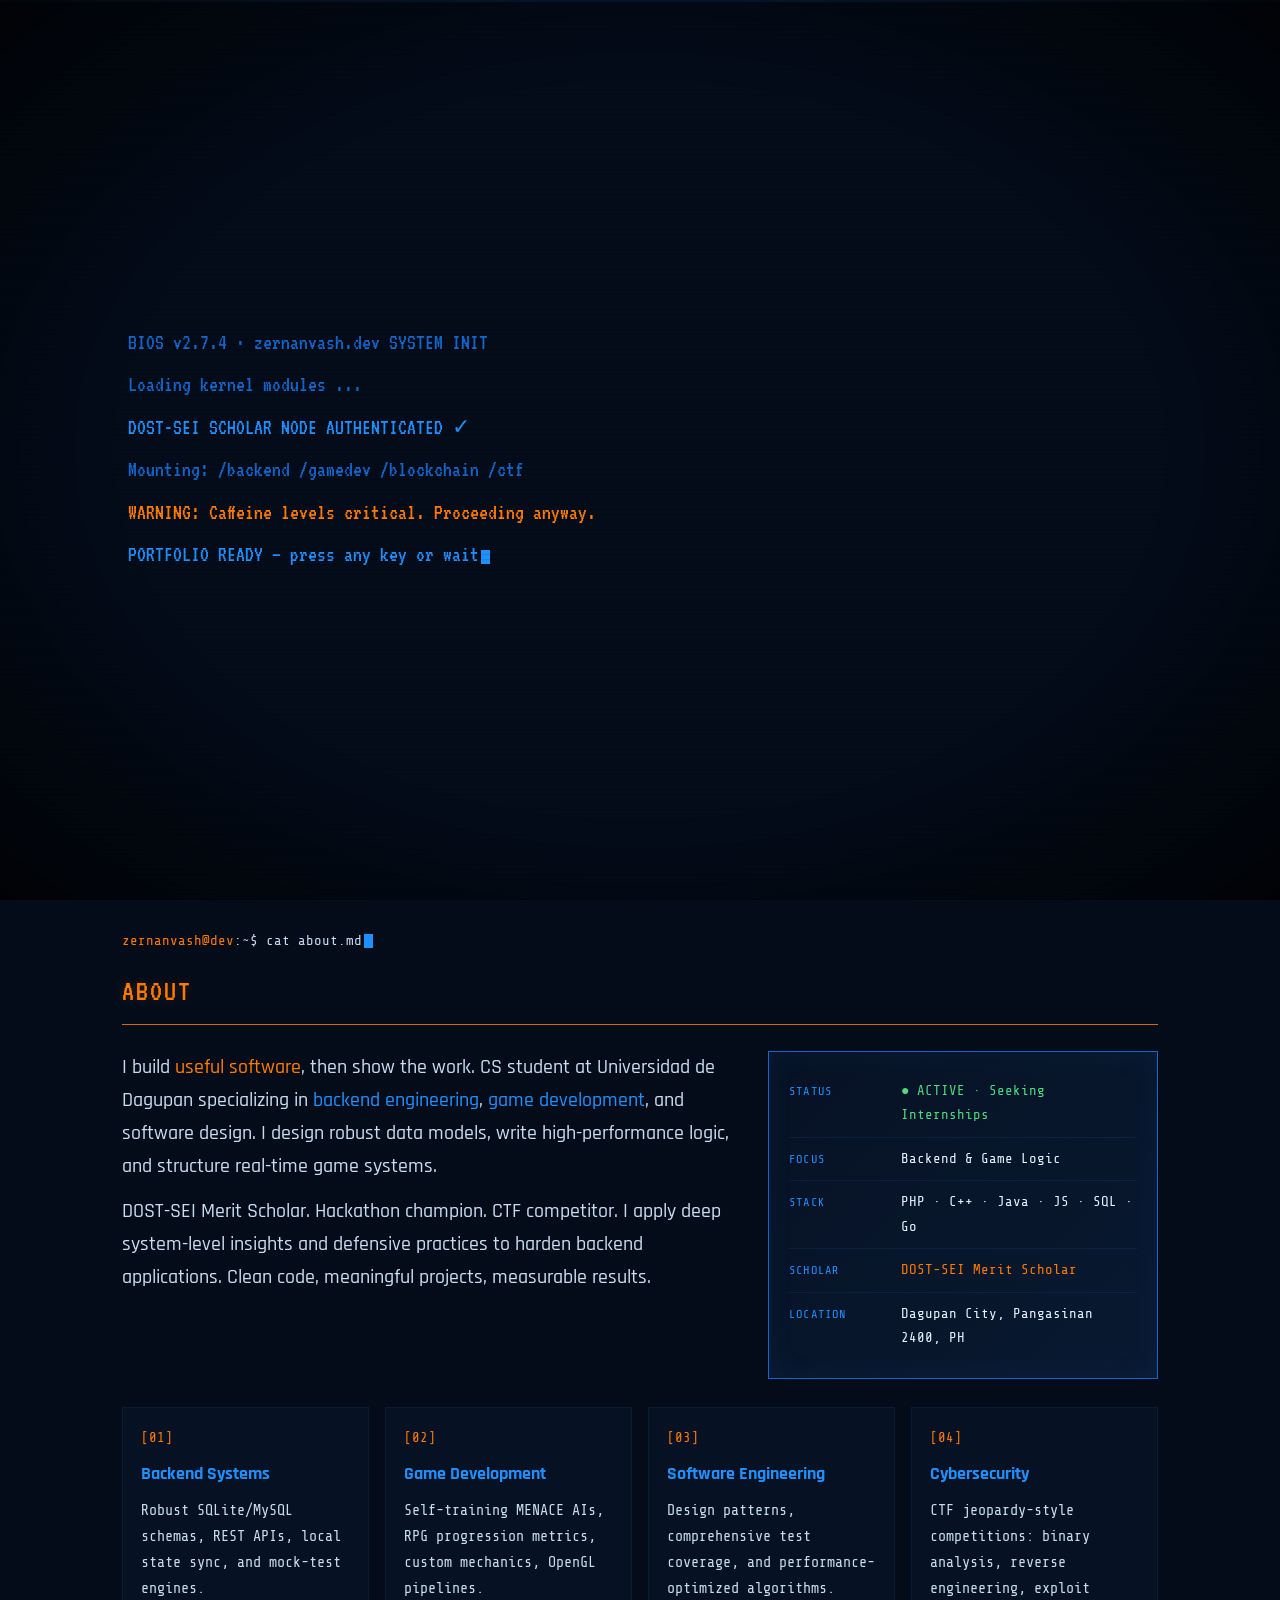
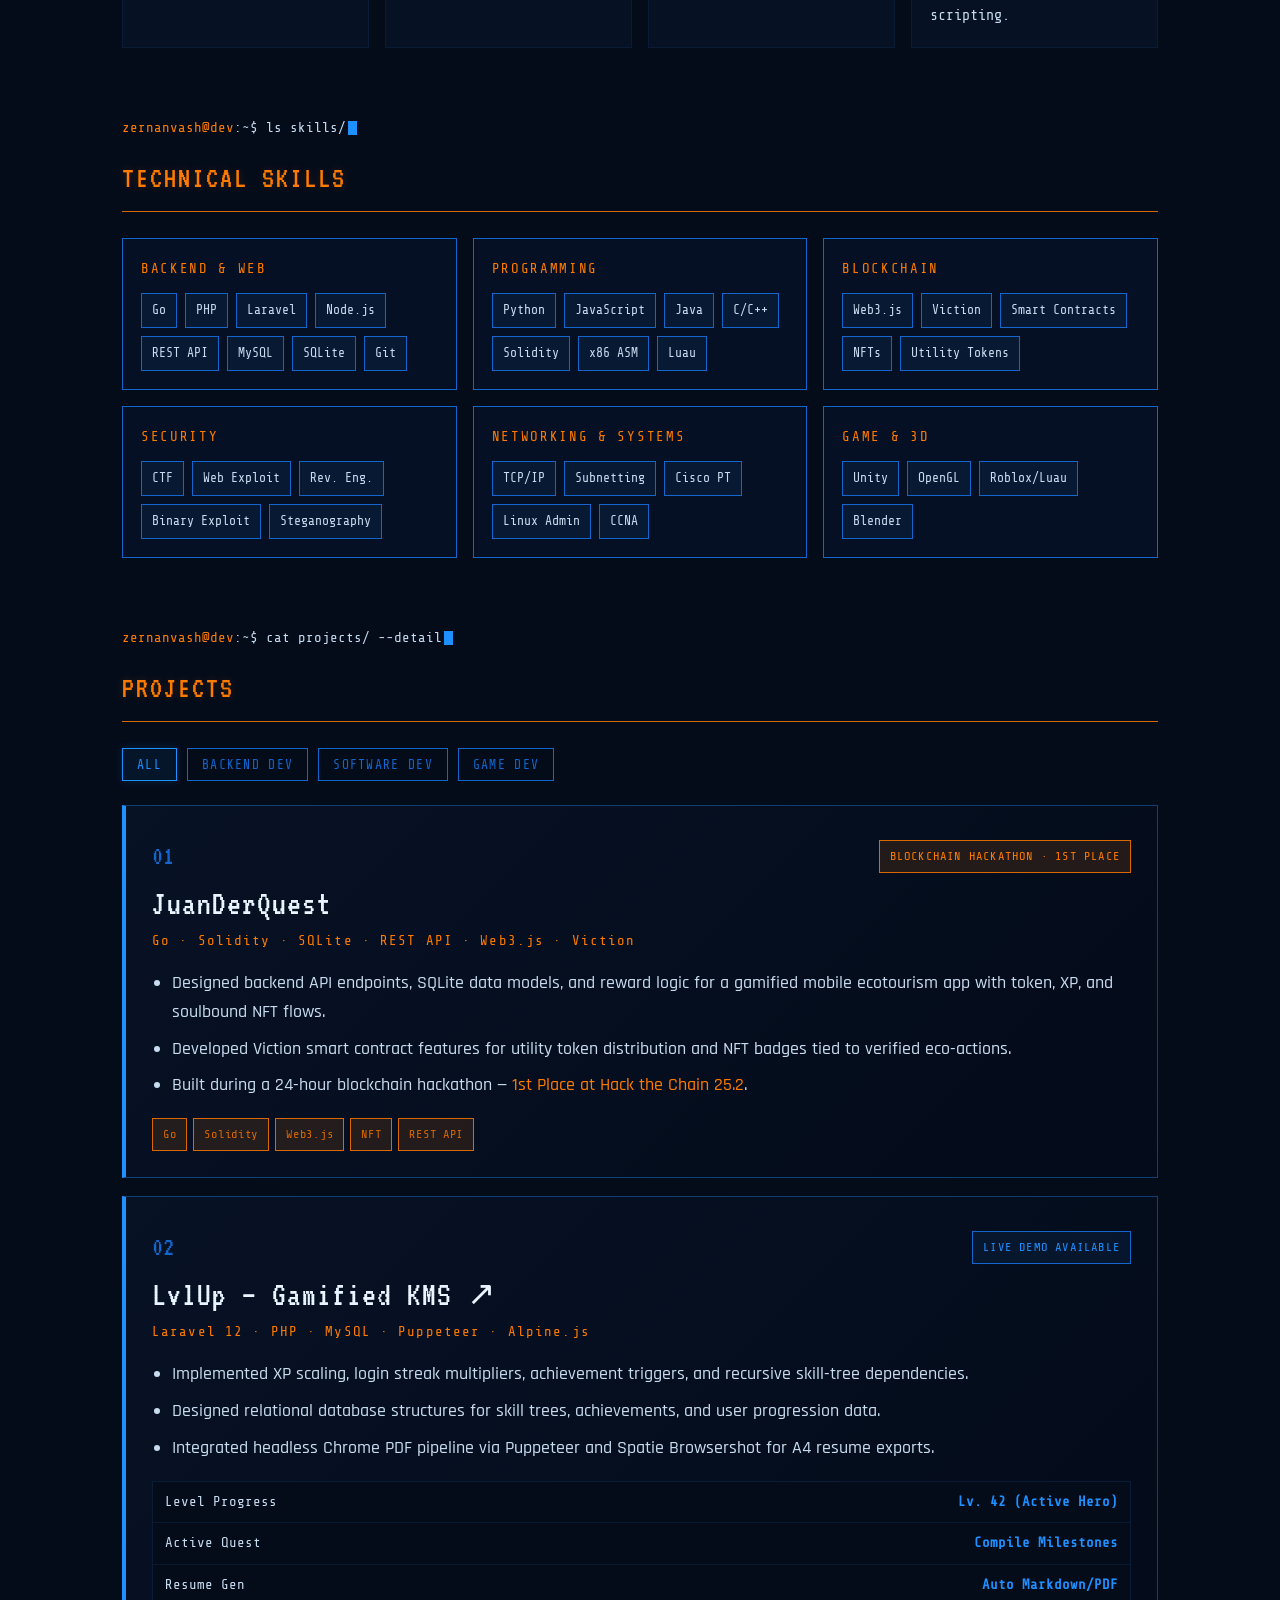
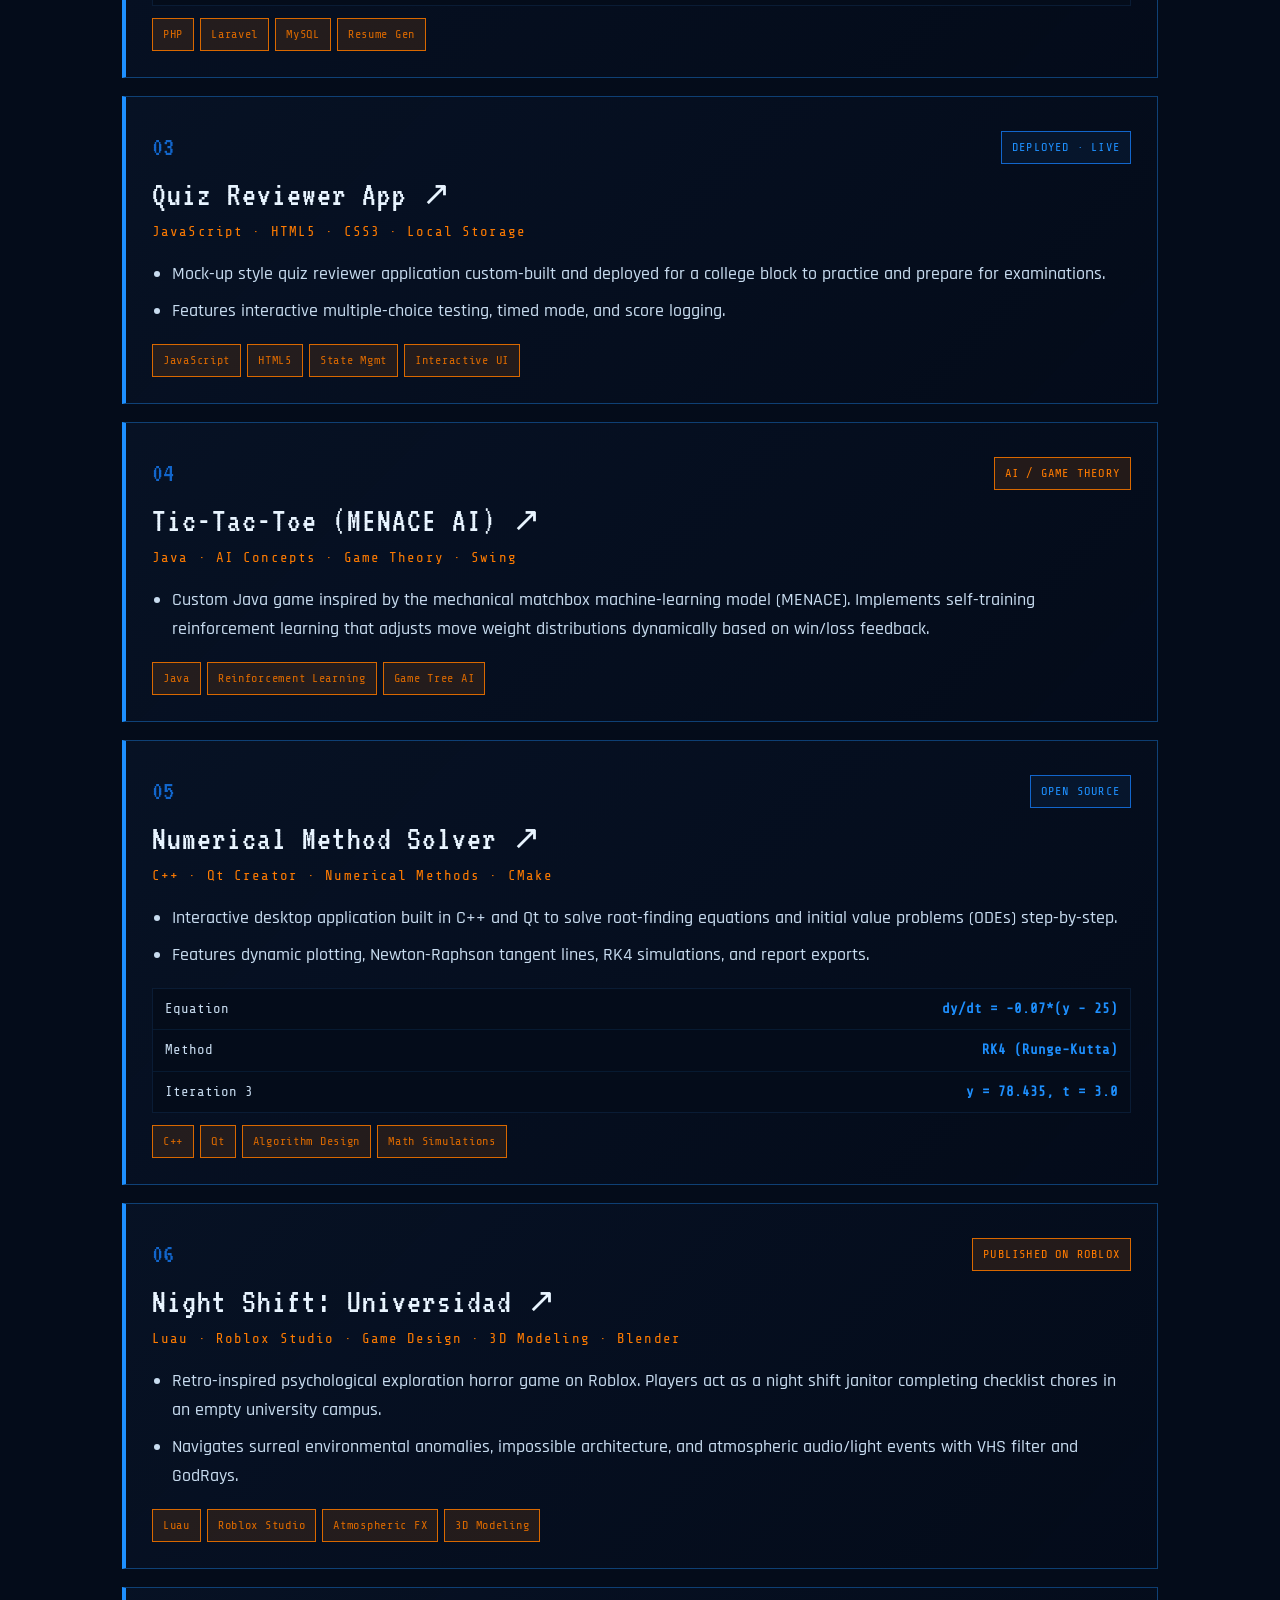
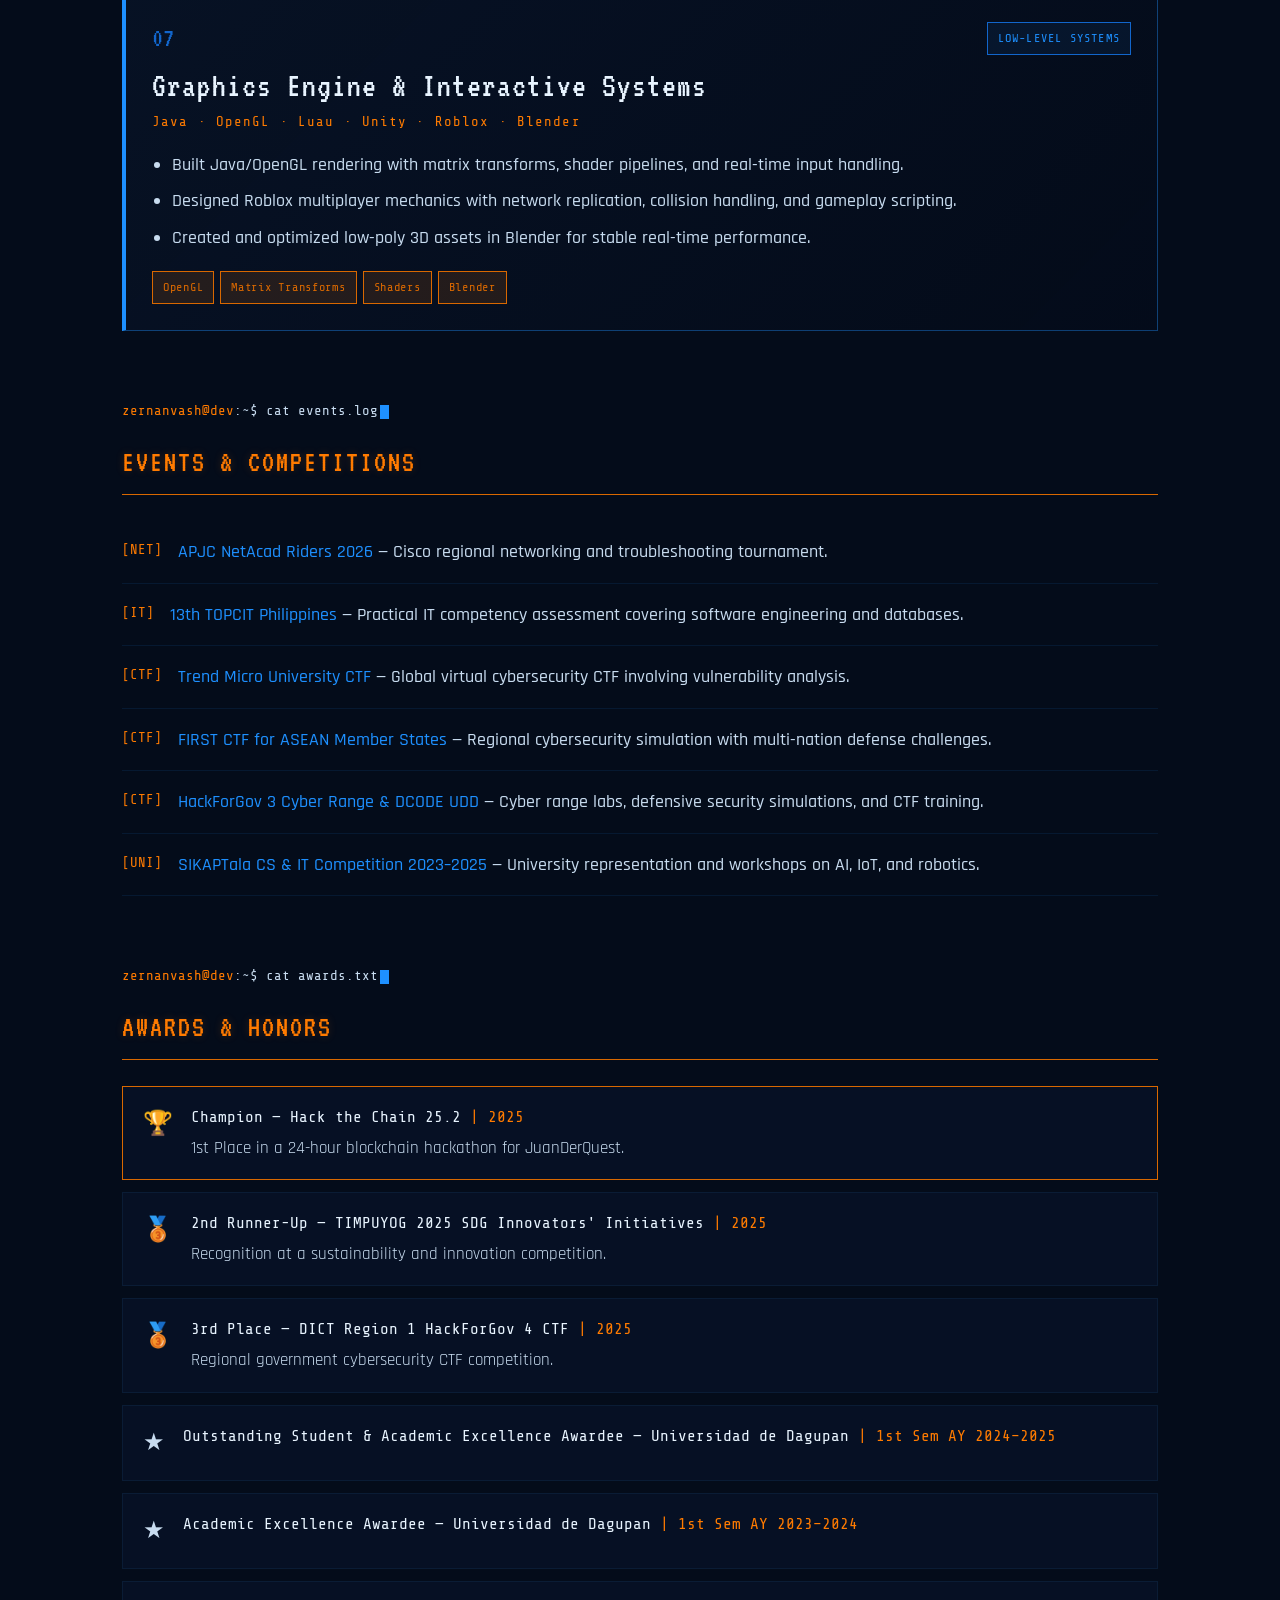
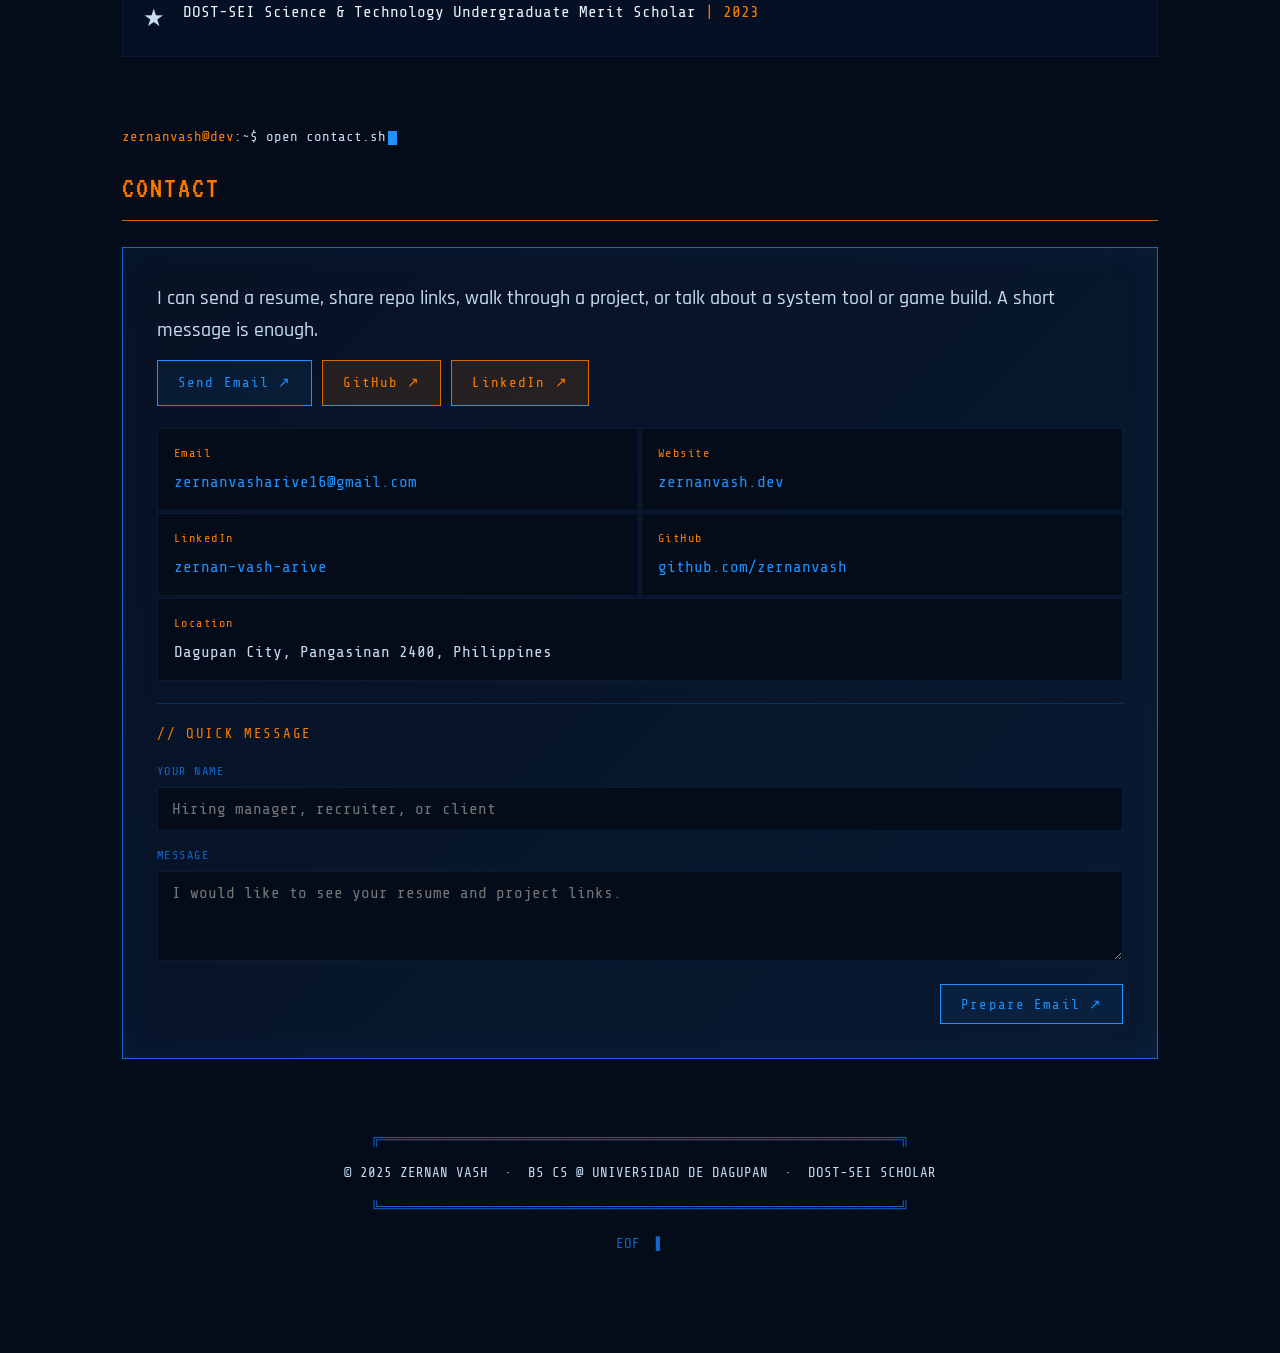
==== commit 3dd98027: "Update portfolio identity and links" ====
--- a/index.html
+++ b/index.html
@@ -3,11 +3,12 @@
 <head>
 <meta charset="UTF-8">
 <meta name="viewport" content="width=device-width, initial-scale=1.0">
-<meta name="description" content="Zernan Vash L. Arive — CS Student, Backend Engineer, Game Developer, DOST-SEI Scholar">
-<meta property="og:title" content="ZERNAN VASH ARIVE :: PORTFOLIO">
+<meta name="description" content="Zernan Vash — CS Student, Backend Engineer, Game Developer, DOST-SEI Scholar">
+<meta property="og:title" content="ZERNAN VASH :: PORTFOLIO">
 <meta property="og:description" content="Backend engineering, game development, blockchain & cybersecurity.">
 <meta property="og:url" content="https://zernanvash.dev">
-<title>ZERNAN VASH L. ARIVE :: PORTFOLIO</title>
+<title>ZERNAN VASH :: PORTFOLIO</title>
+<link rel="icon" href="favicon.svg" type="image/svg+xml">
 <link rel="preconnect" href="https://fonts.googleapis.com">
 <link rel="preconnect" href="https://fonts.gstatic.com" crossorigin>
 <link href="https://fonts.googleapis.com/css2?family=VT323&family=Share+Tech+Mono&family=Rajdhani:wght@400;500;600;700&display=swap" rel="stylesheet">
@@ -33,7 +34,7 @@
 
   <!-- TOP BAR -->
   <div class="topbar">
-    <span>zernanvash.dev <span class="pid">// PID-0x3F2A</span></span>
+    <span>zernanvash.dev <span class="pid">// PID-0xKaiz0</span></span>
     <span id="clock">--:--:--</span>
   </div>
 
@@ -50,7 +51,7 @@
 
   <!-- ─── HERO ─── -->
   <header class="ascii-hero" id="top">
-    <div class="ascii-name" data-text="ZERNAN VASH ARIVE">ZERNAN VASH ARIVE</div>
+    <div class="ascii-name" data-text="ZERNAN VASH">ZERNAN VASH</div>
     <div class="ascii-divider">─────────────────────────────────────────────────────</div>
     <div class="tagline">BS COMPUTER SCIENCE &nbsp;·&nbsp; DOST-SEI SCHOLAR &nbsp;·&nbsp; Universidad de Dagupan</div>
     <p class="hero-summary">Backend engineer, game developer, and visual systems builder. I turn ideas into working products with clean architecture, sharp interfaces, and proof that survives outside the classroom.</p>
@@ -247,7 +248,7 @@
         <div class="project-num">03</div>
         <div class="project-badge badge-blue">DEPLOYED · LIVE</div>
       </div>
-      <div class="project-title"><a href="https://quiz-app-83399.web.app/" target="_blank" rel="noopener">Quiz Reviewer App ↗</a></div>
+      <div class="project-title"><a href="https://zernanvash.dev/quiz-reviewer/" target="_blank" rel="noopener">Quiz Reviewer App ↗</a></div>
       <div class="project-stack">JavaScript · HTML5 · CSS3 · Local Storage</div>
       <ul class="project-desc">
         <li>Mock-up style quiz reviewer application custom-built and deployed for a college block to practice and prepare for examinations.</li>
@@ -455,7 +456,7 @@
   <footer class="footer">
     <div class="footer-line">╔══════════════════════════════════════════════════════════════╗</div>
     <div class="footer-content">
-      &copy; 2025 ZERNAN VASH L. ARIVE &nbsp;·&nbsp; BS CS @ UNIVERSIDAD DE DAGUPAN &nbsp;·&nbsp; DOST-SEI SCHOLAR
+      &copy; 2025 ZERNAN VASH &nbsp;·&nbsp; BS CS @ UNIVERSIDAD DE DAGUPAN &nbsp;·&nbsp; DOST-SEI SCHOLAR
     </div>
     <div class="footer-line">╚══════════════════════════════════════════════════════════════╝</div>
     <div class="footer-eof">EOF &nbsp;<span class="blink">▌</span></div>
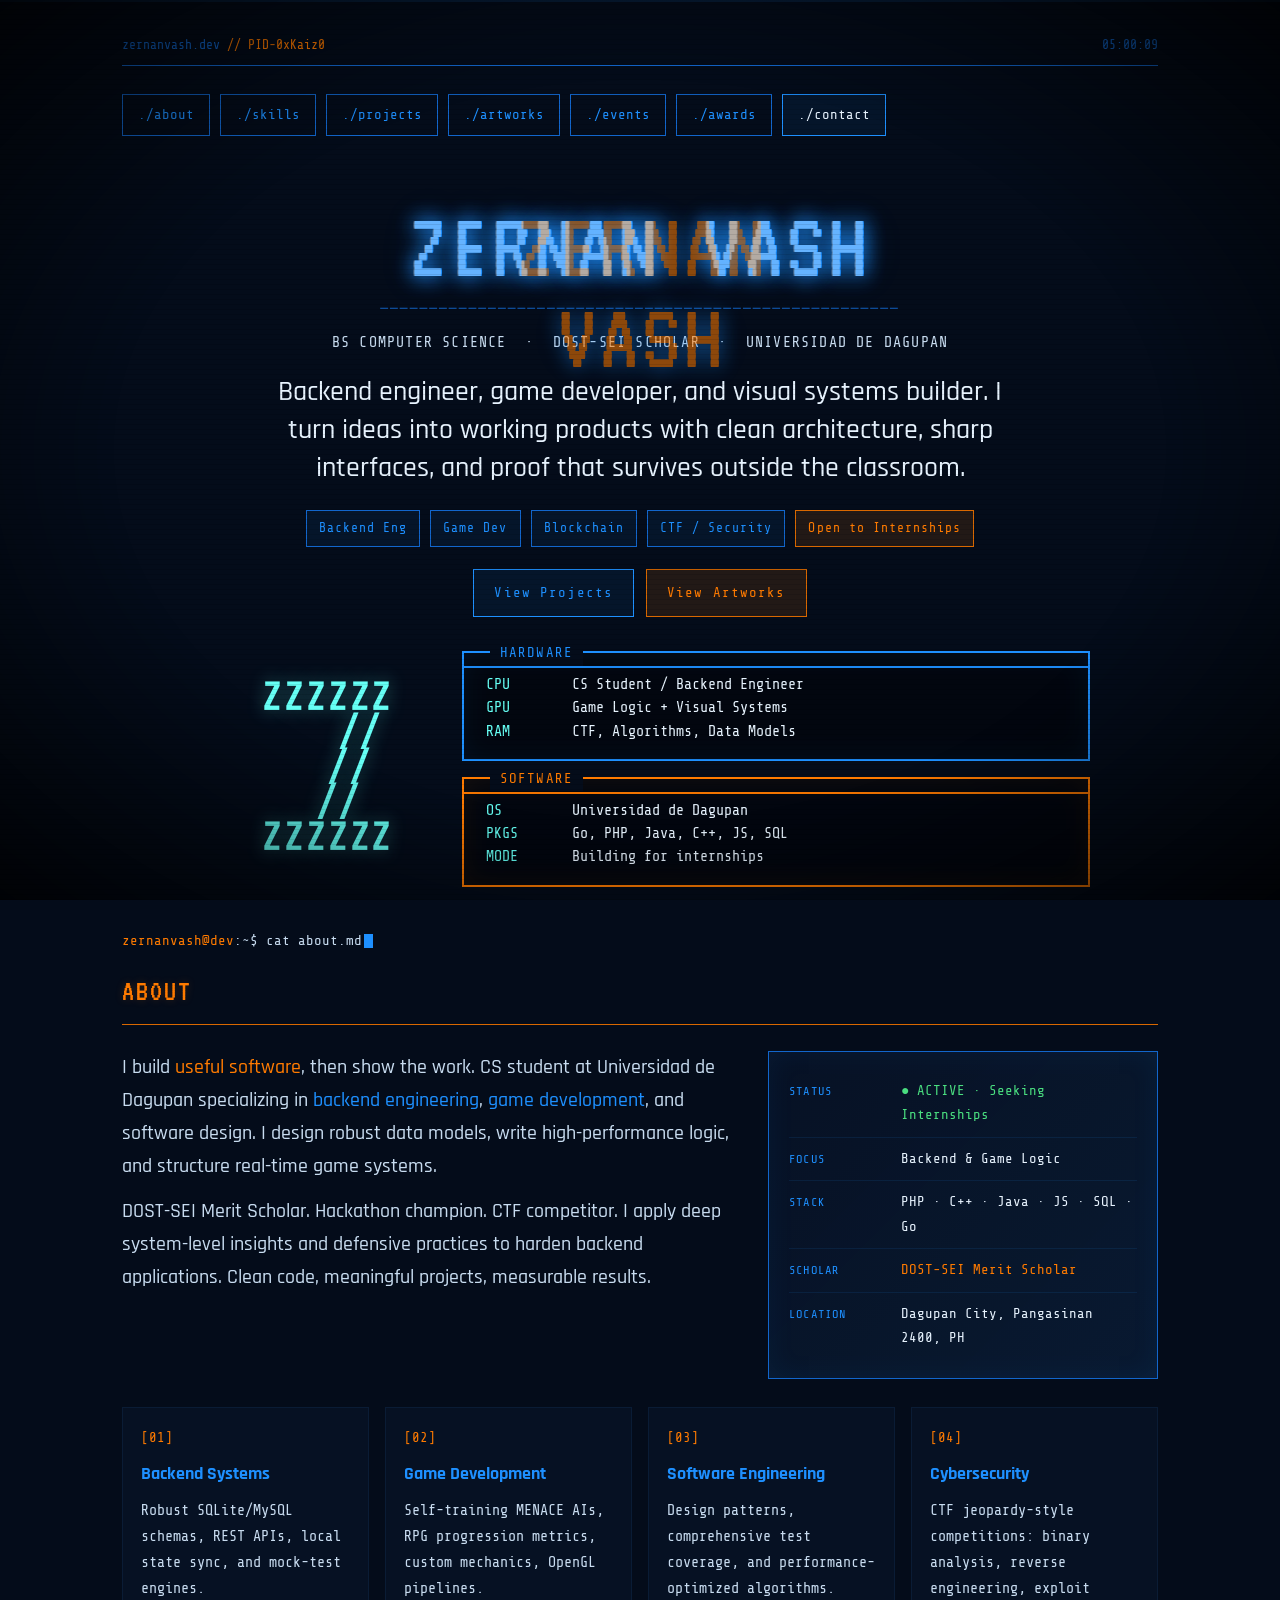
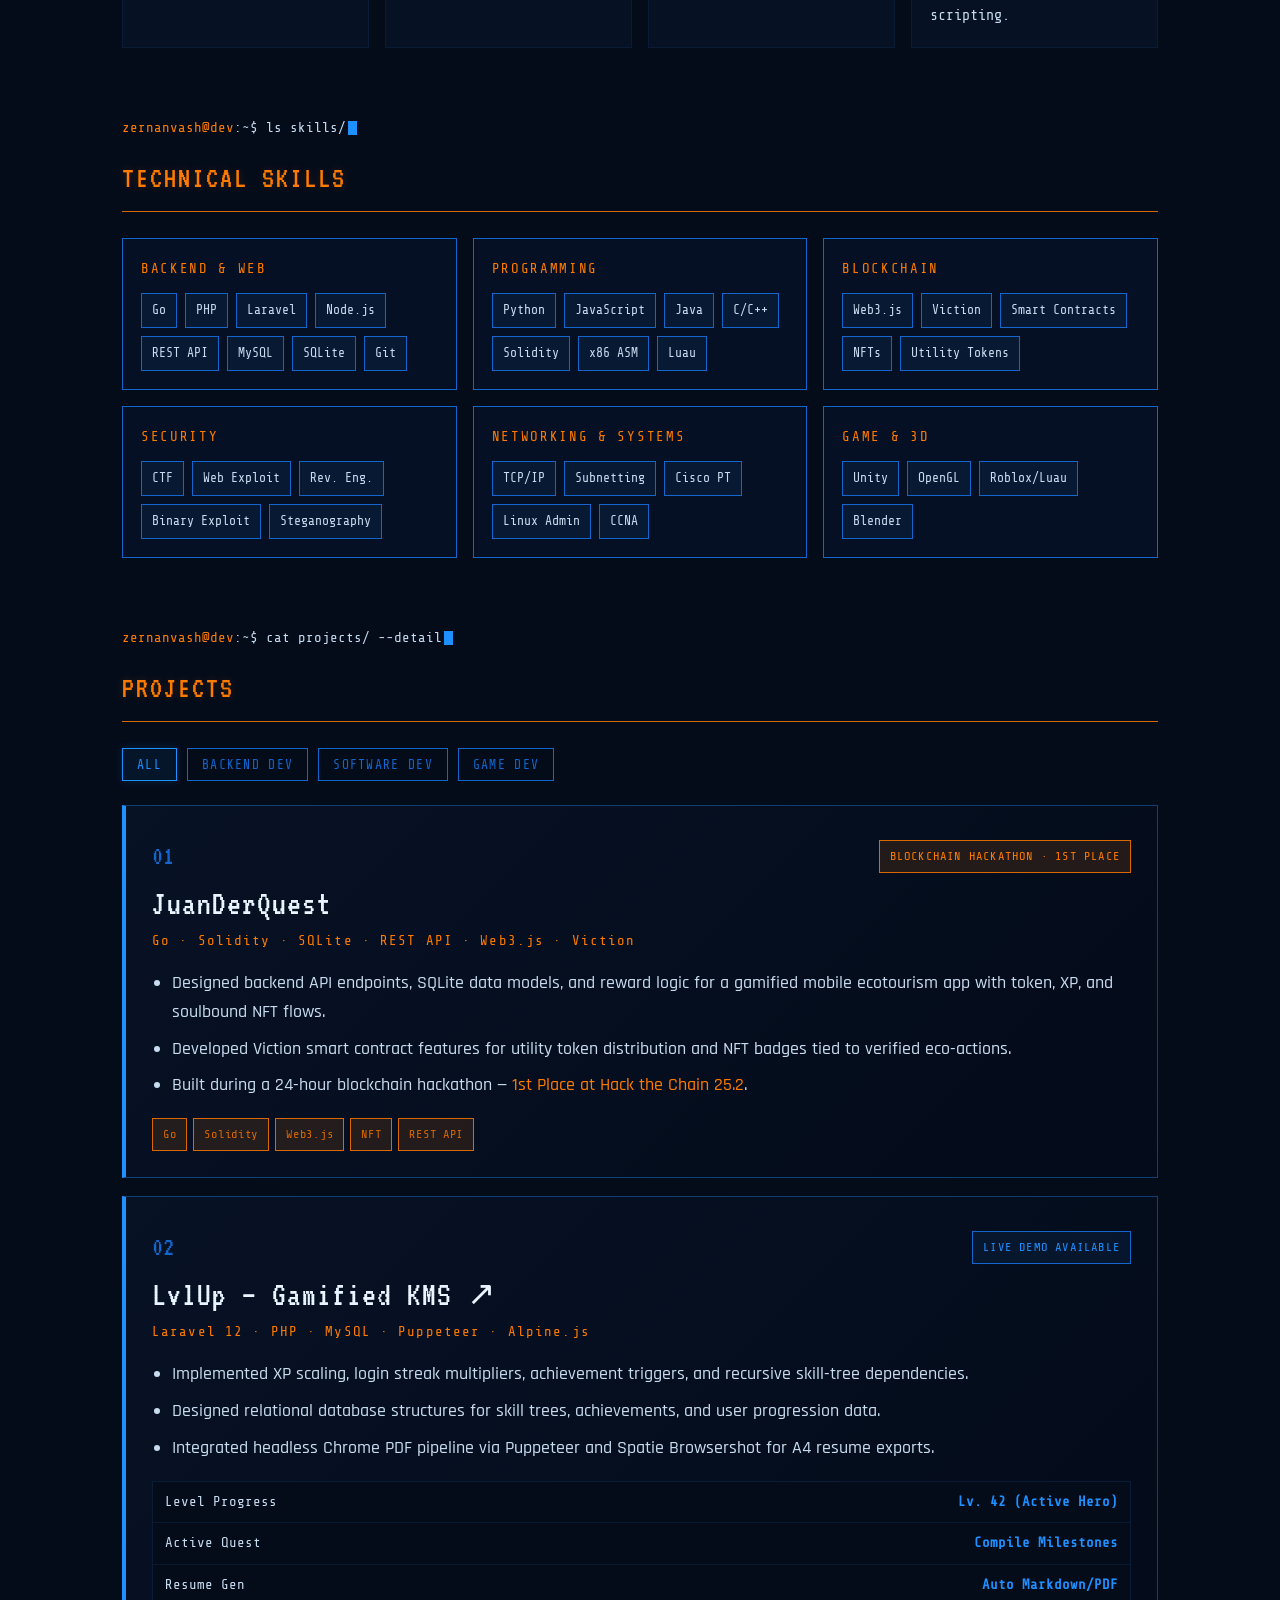
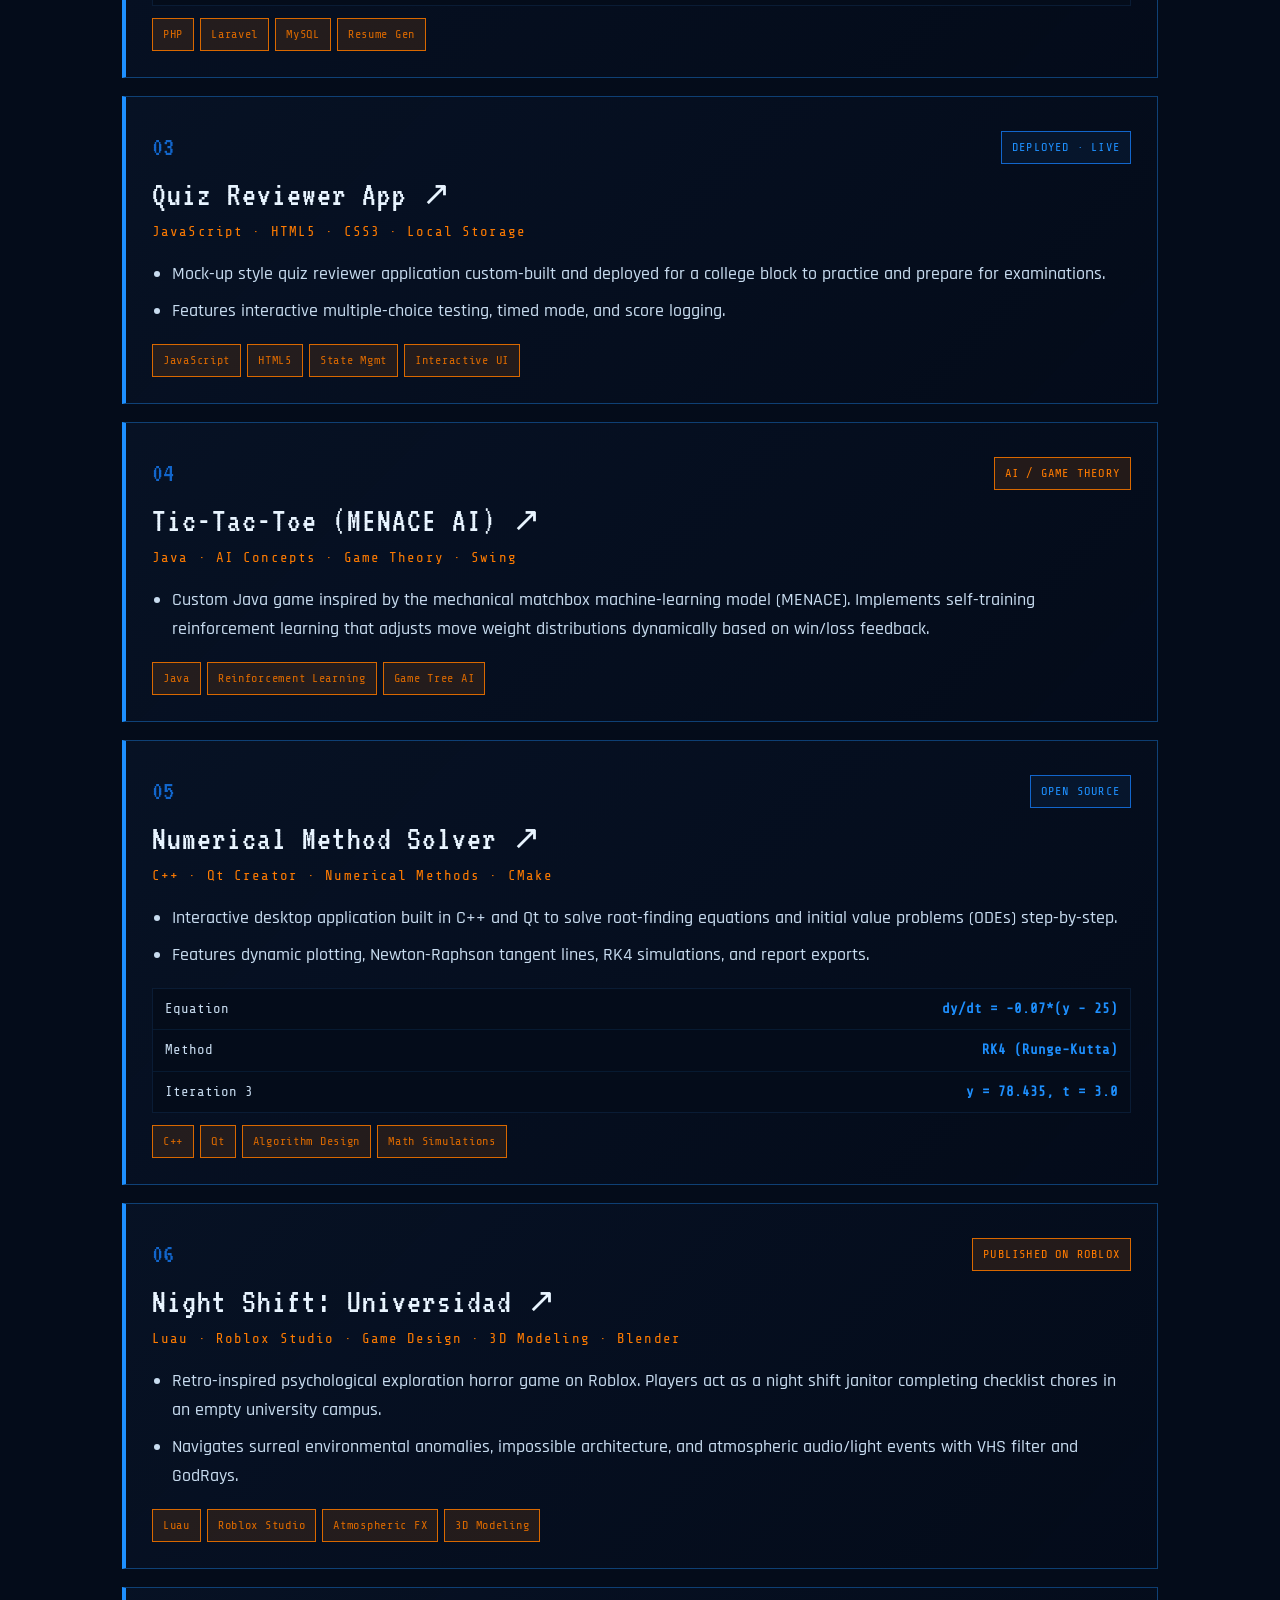
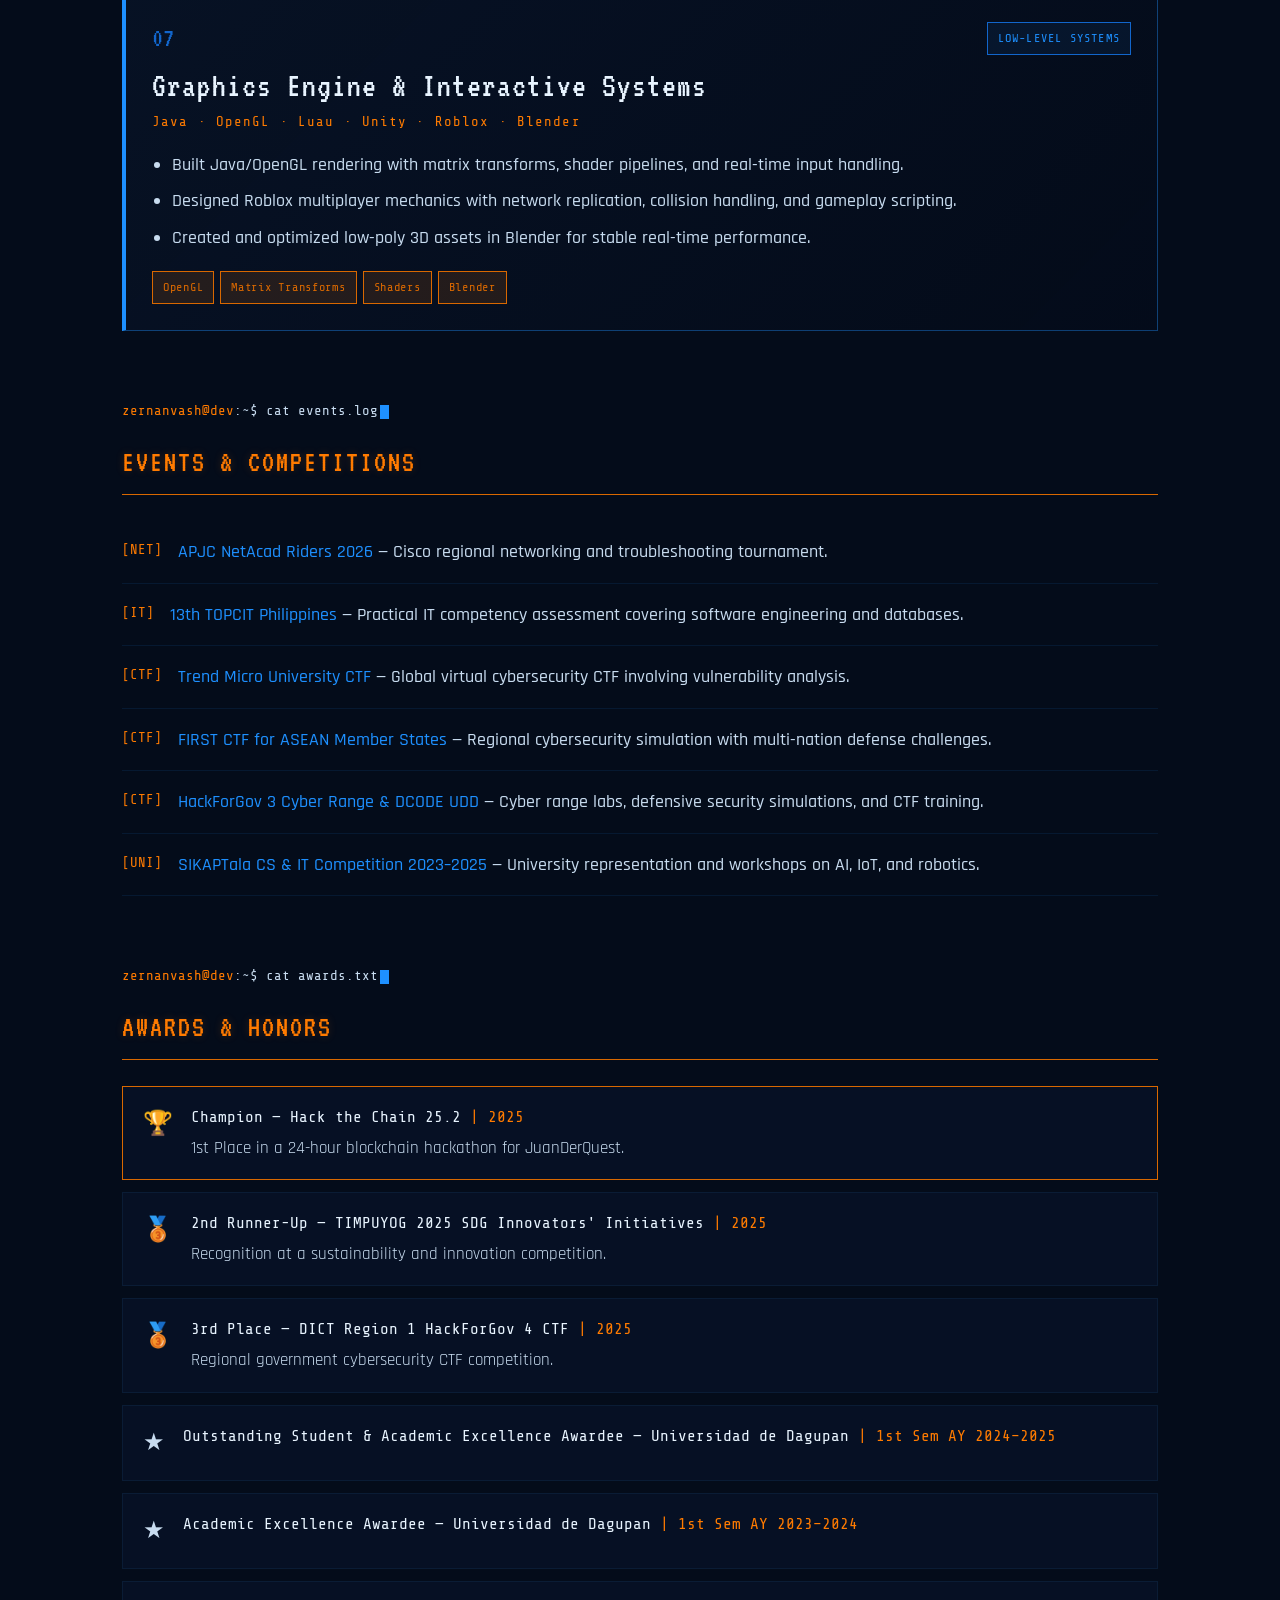
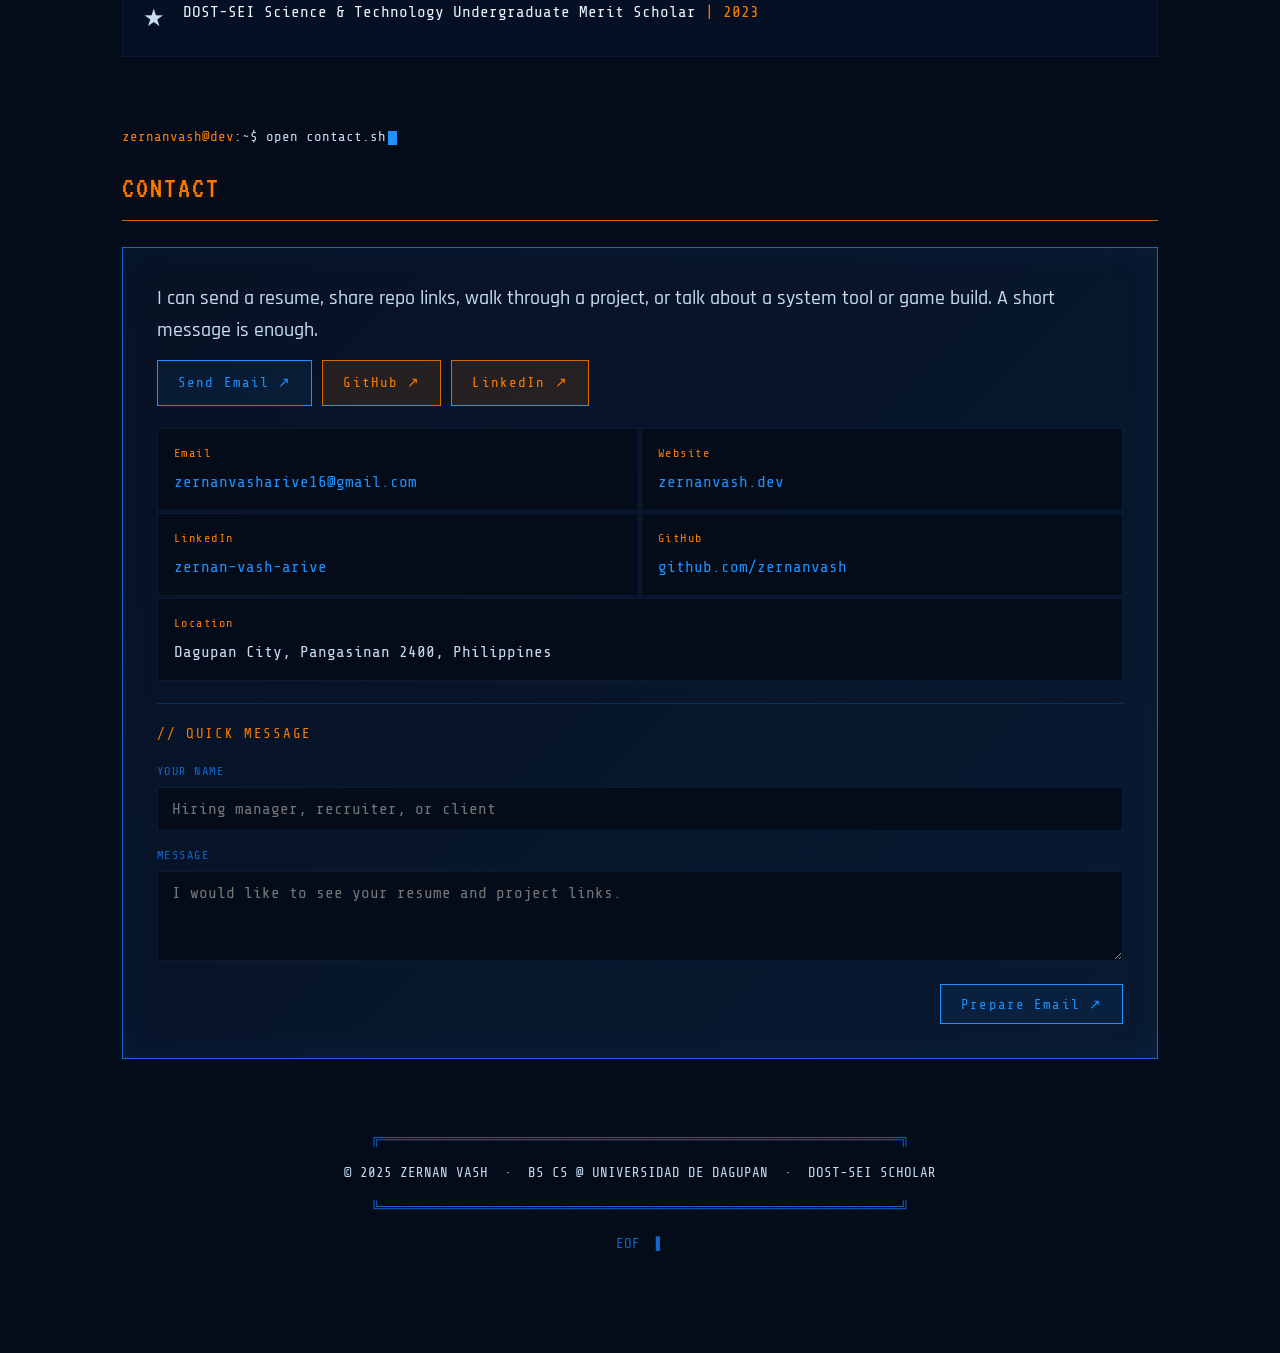
==== commit 2bda6c58: "Sharpen portfolio Z mark" ====
--- a/index.html
+++ b/index.html
@@ -67,11 +67,11 @@
       <a class="cta-btn cta-secondary" href="artworks/">View Artworks</a>
     </div>
     <div class="fastfetch-panel" aria-label="Portfolio snapshot">
-      <pre class="fastfetch-mark">   ____
-  /__  \
-    / _/
-   / /__
-  /____/</pre>
+      <pre class="fastfetch-mark">  ZZZZZZ
+     //
+    //
+   //
+  ZZZZZZ</pre>
       <div class="fetch-groups">
         <div class="fetch-box fetch-blue">
           <div class="fetch-title">HARDWARE</div>
--- a/style.css
+++ b/style.css
@@ -293,9 +293,11 @@
   color: #66fff5;
   font-family: var(--font-mono);
   font-size: clamp(22px, 4vw, 38px);
-  line-height: 1.02;
+  font-weight: 700;
+  line-height: 0.92;
+  letter-spacing: 0.02em;
   text-align: center;
-  text-shadow: 0 0 18px rgba(102, 255, 245, 0.32);
+  text-shadow: 0 0 18px rgba(102, 255, 245, 0.38);
 }
 .fetch-groups {
   display: grid;
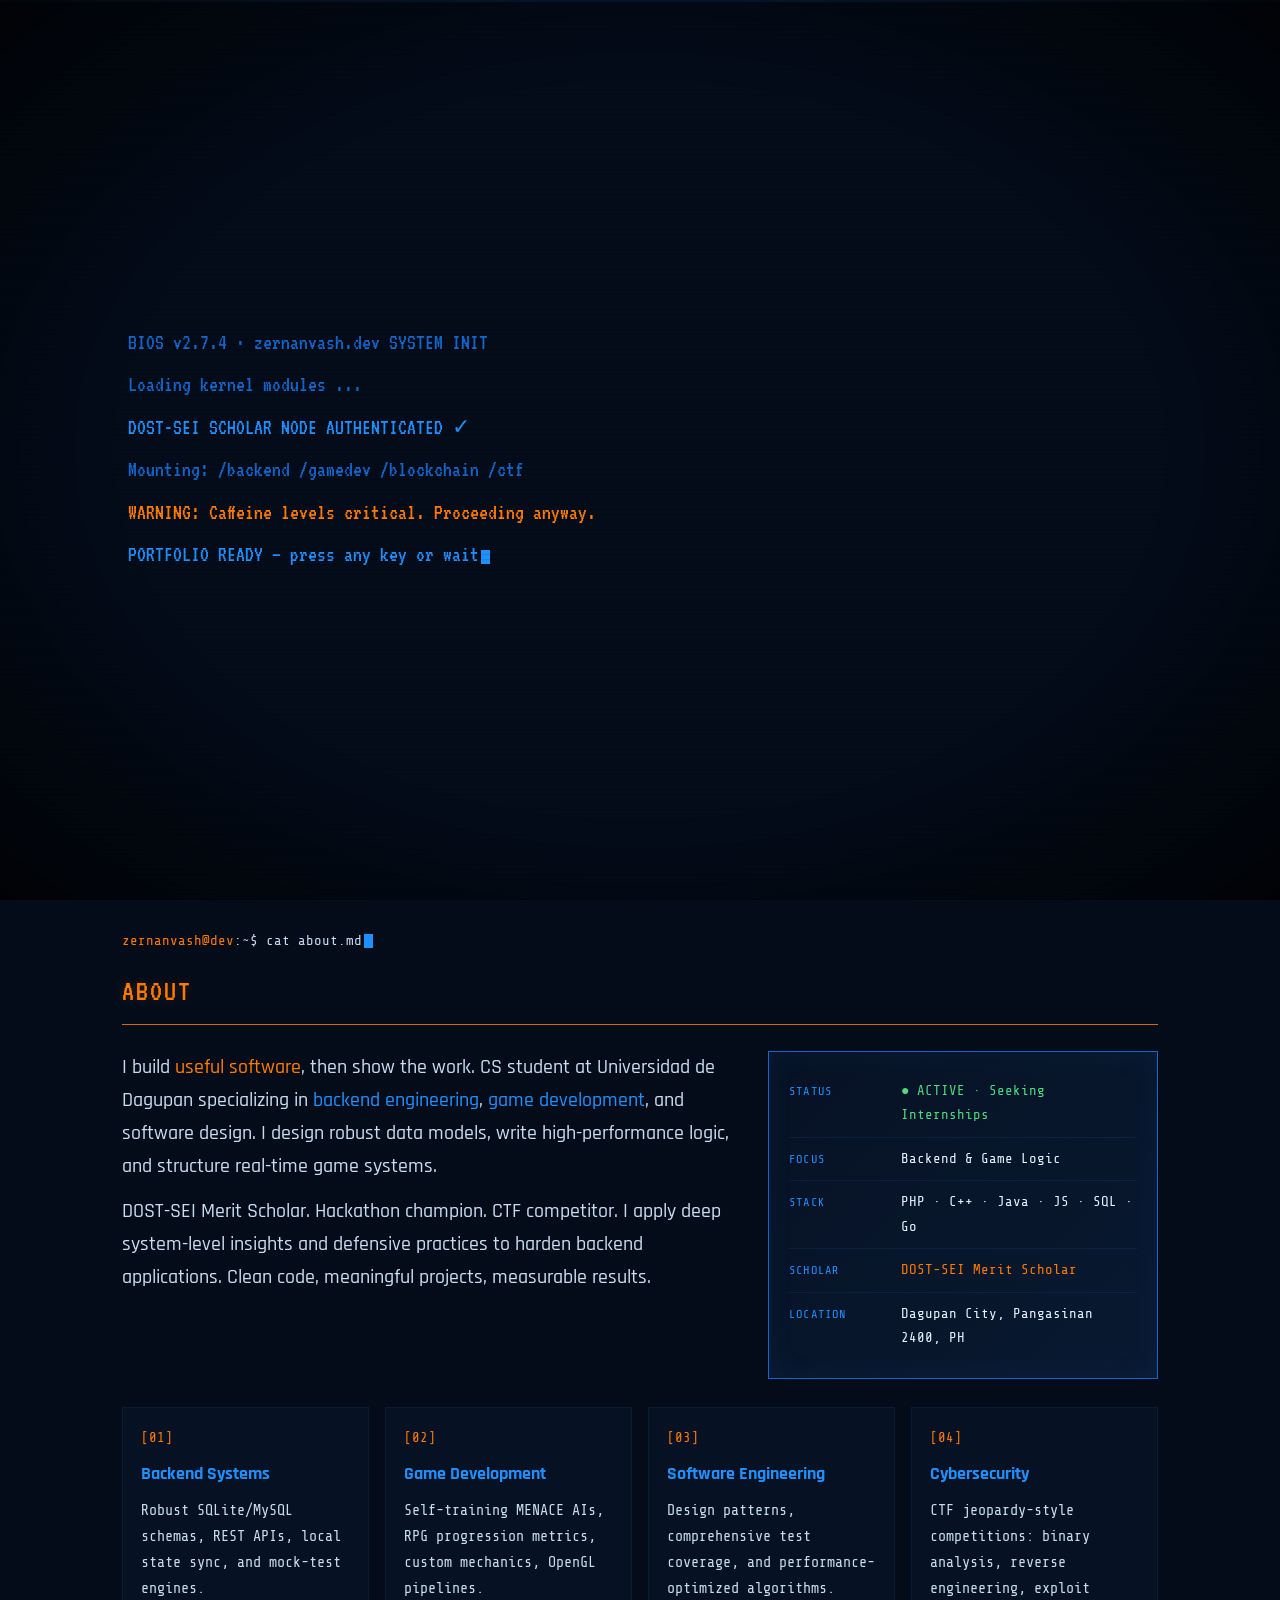
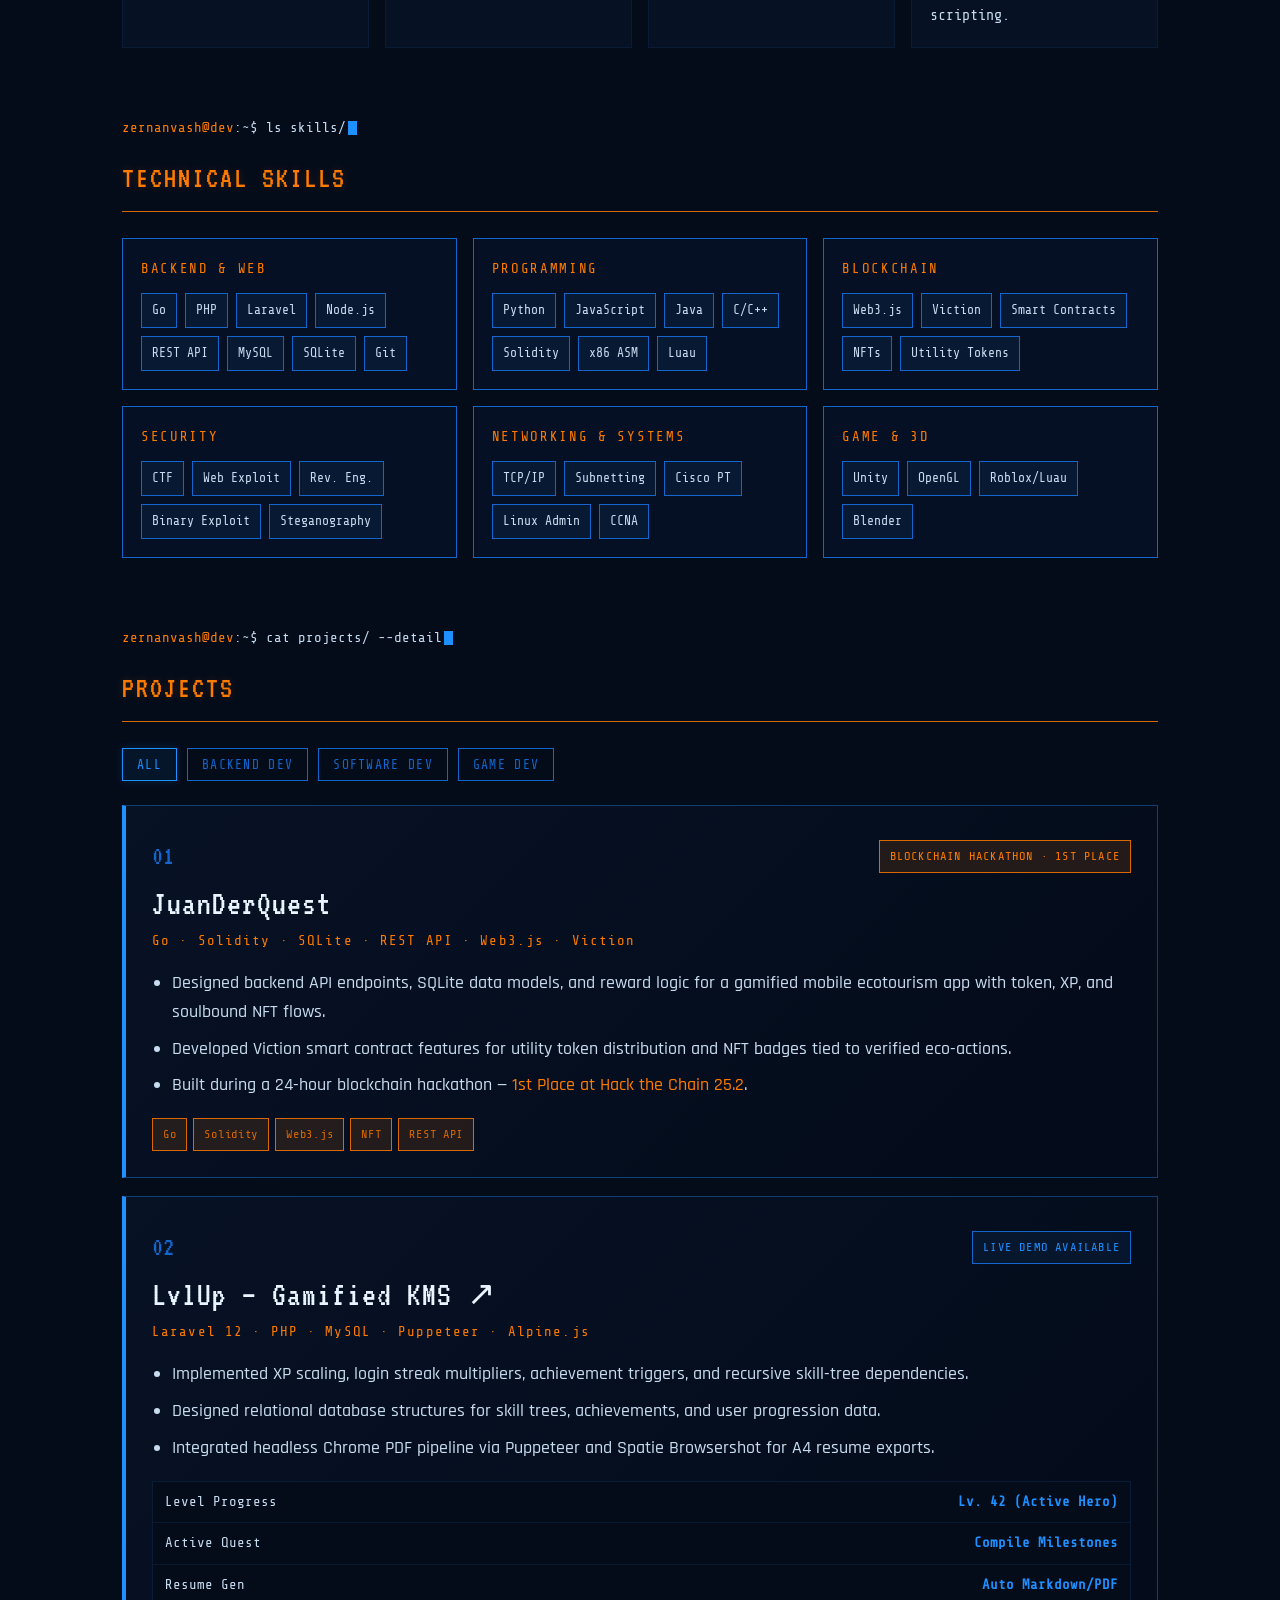
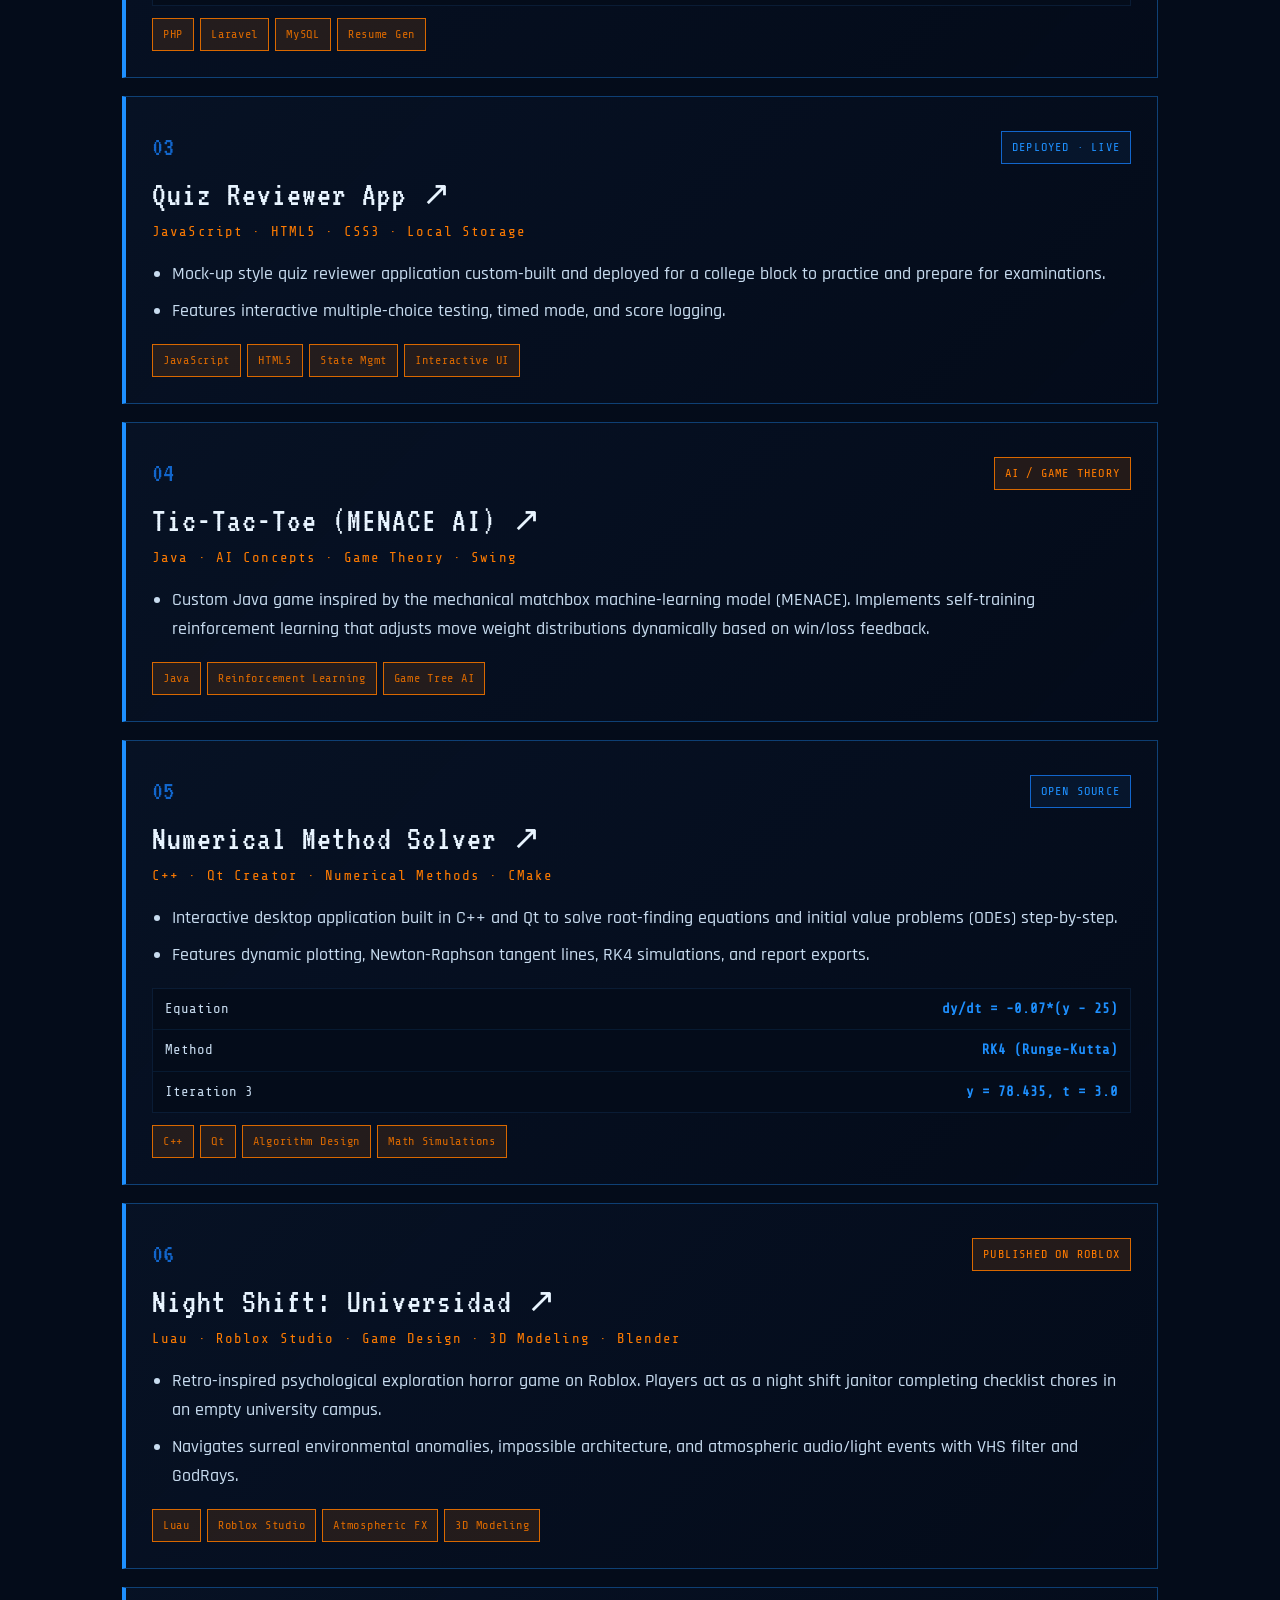
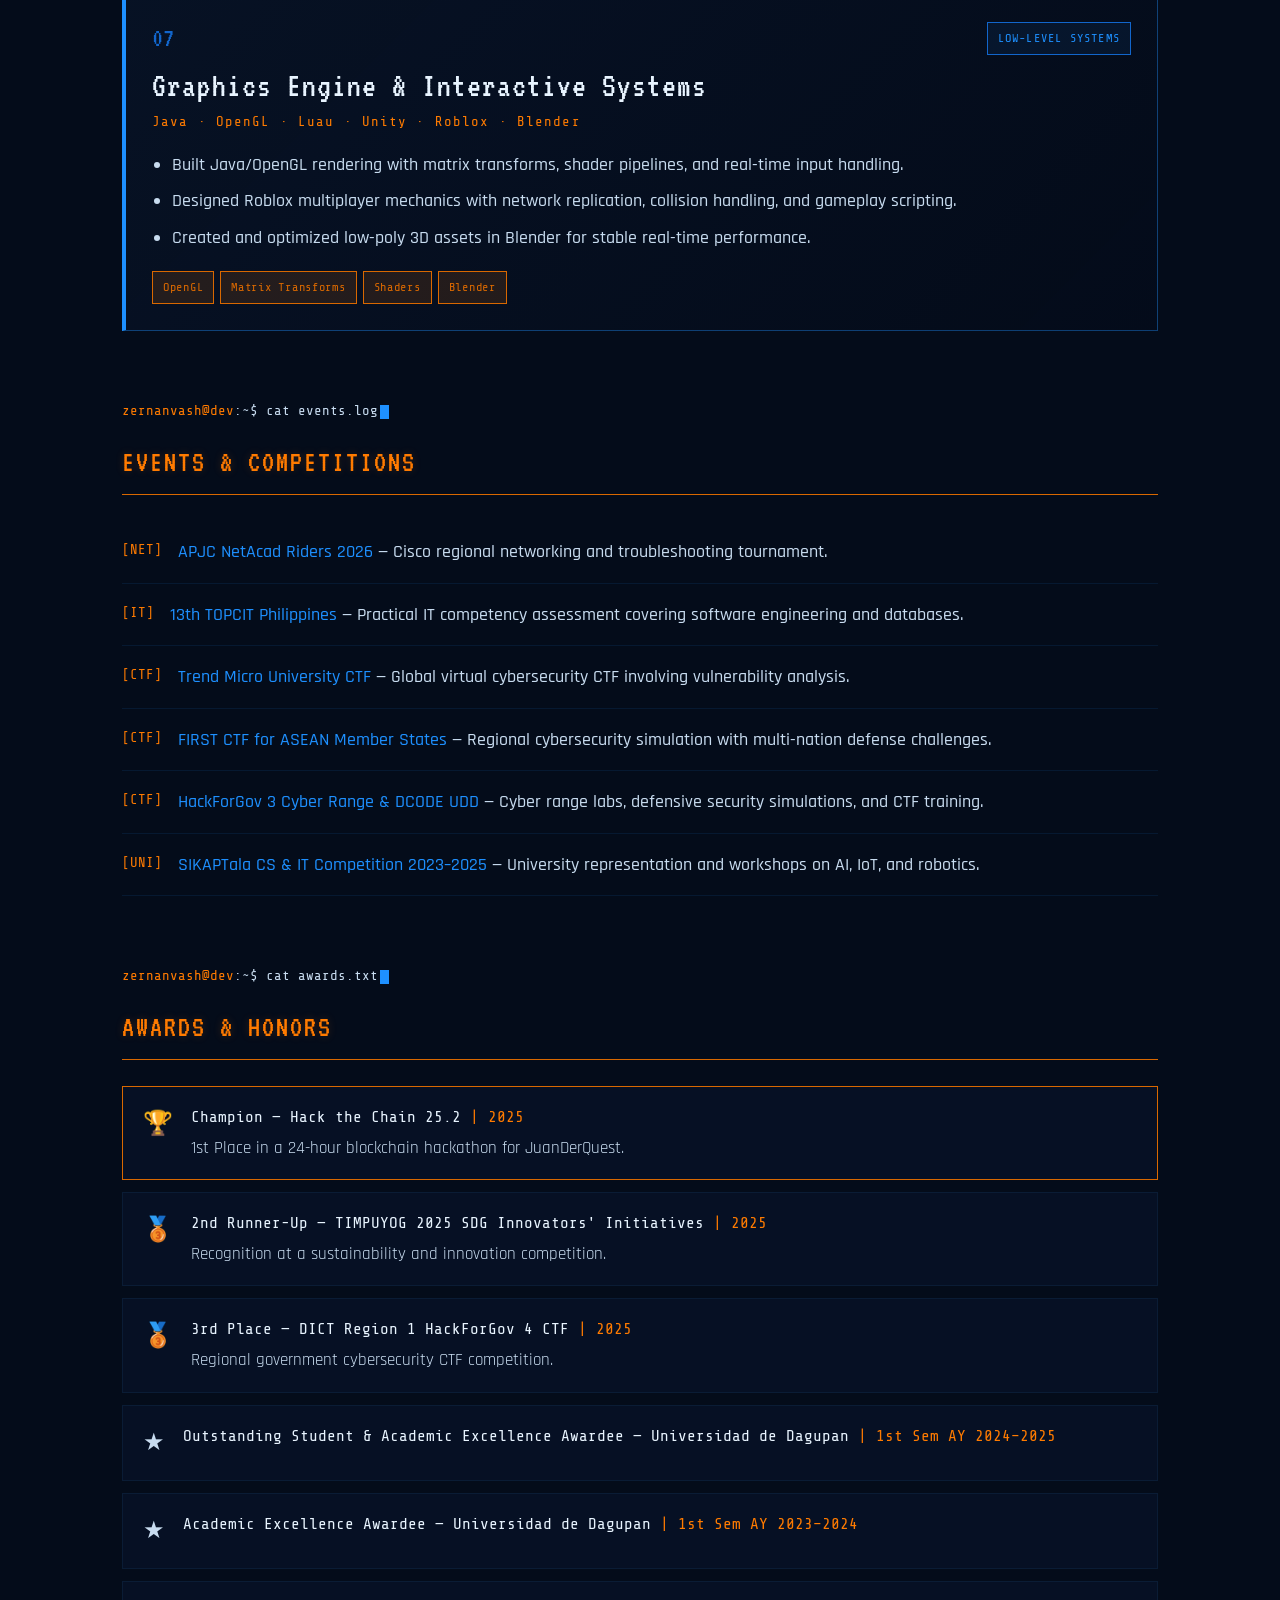
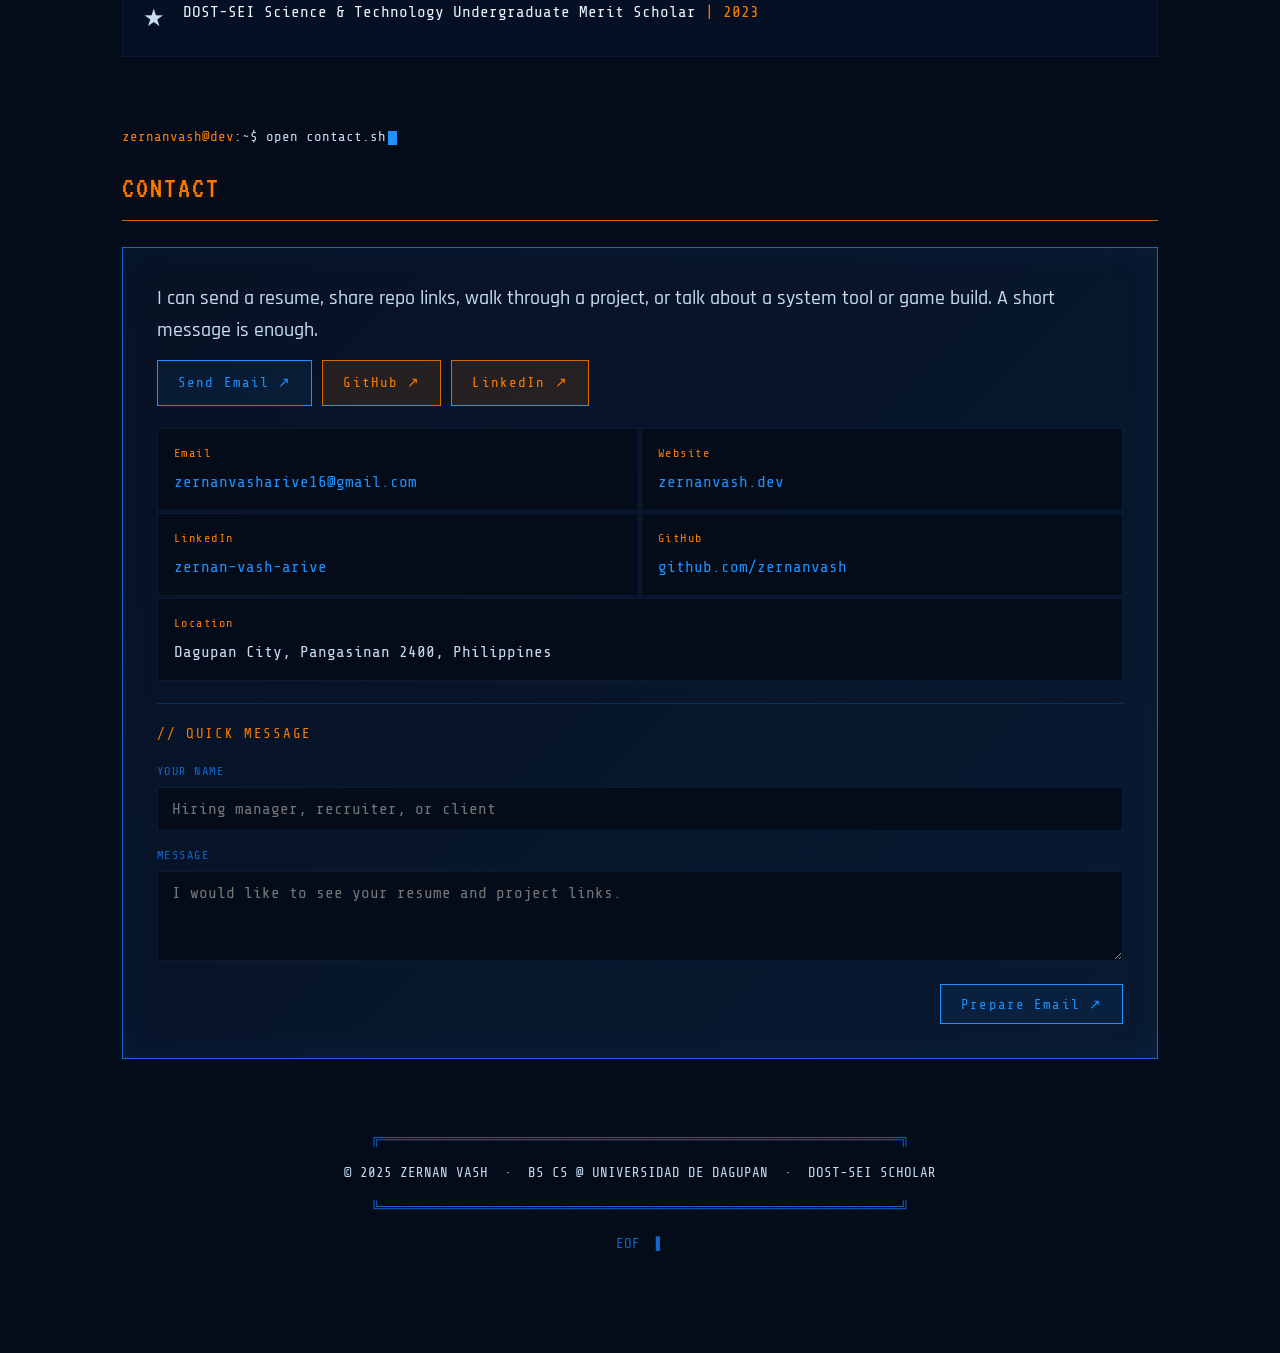
==== commit 0f5aae4c: "Revert "Sharpen portfolio Z mark" This reverts commit 2bda6c5858b364d0f995ab1ef5be36e891ffc307." ====
--- a/index.html
+++ b/index.html
@@ -67,11 +67,11 @@
       <a class="cta-btn cta-secondary" href="artworks/">View Artworks</a>
     </div>
     <div class="fastfetch-panel" aria-label="Portfolio snapshot">
-      <pre class="fastfetch-mark">  ZZZZZZ
-     //
-    //
-   //
-  ZZZZZZ</pre>
+      <pre class="fastfetch-mark">   ____
+  /__  \
+    / _/
+   / /__
+  /____/</pre>
       <div class="fetch-groups">
         <div class="fetch-box fetch-blue">
           <div class="fetch-title">HARDWARE</div>
--- a/style.css
+++ b/style.css
@@ -293,11 +293,9 @@
   color: #66fff5;
   font-family: var(--font-mono);
   font-size: clamp(22px, 4vw, 38px);
-  font-weight: 700;
-  line-height: 0.92;
-  letter-spacing: 0.02em;
+  line-height: 1.02;
   text-align: center;
-  text-shadow: 0 0 18px rgba(102, 255, 245, 0.38);
+  text-shadow: 0 0 18px rgba(102, 255, 245, 0.32);
 }
 .fetch-groups {
   display: grid;
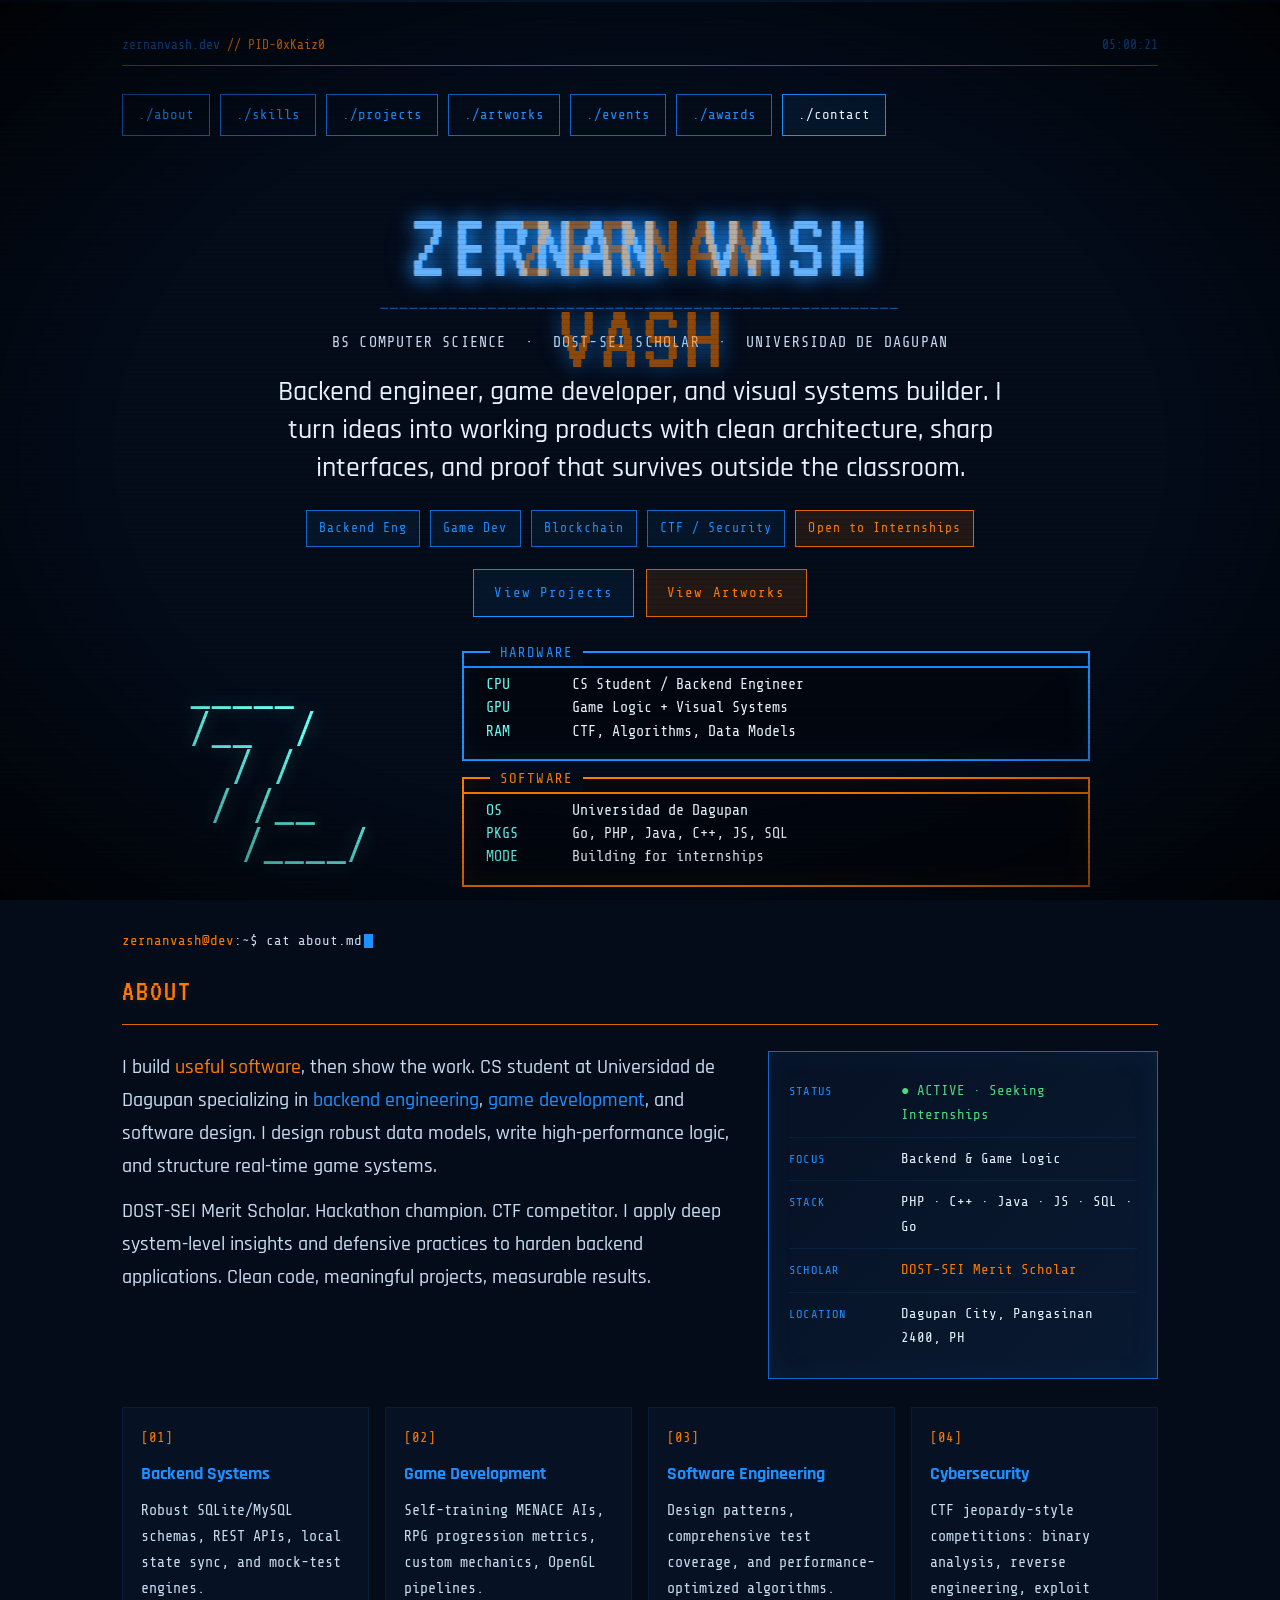
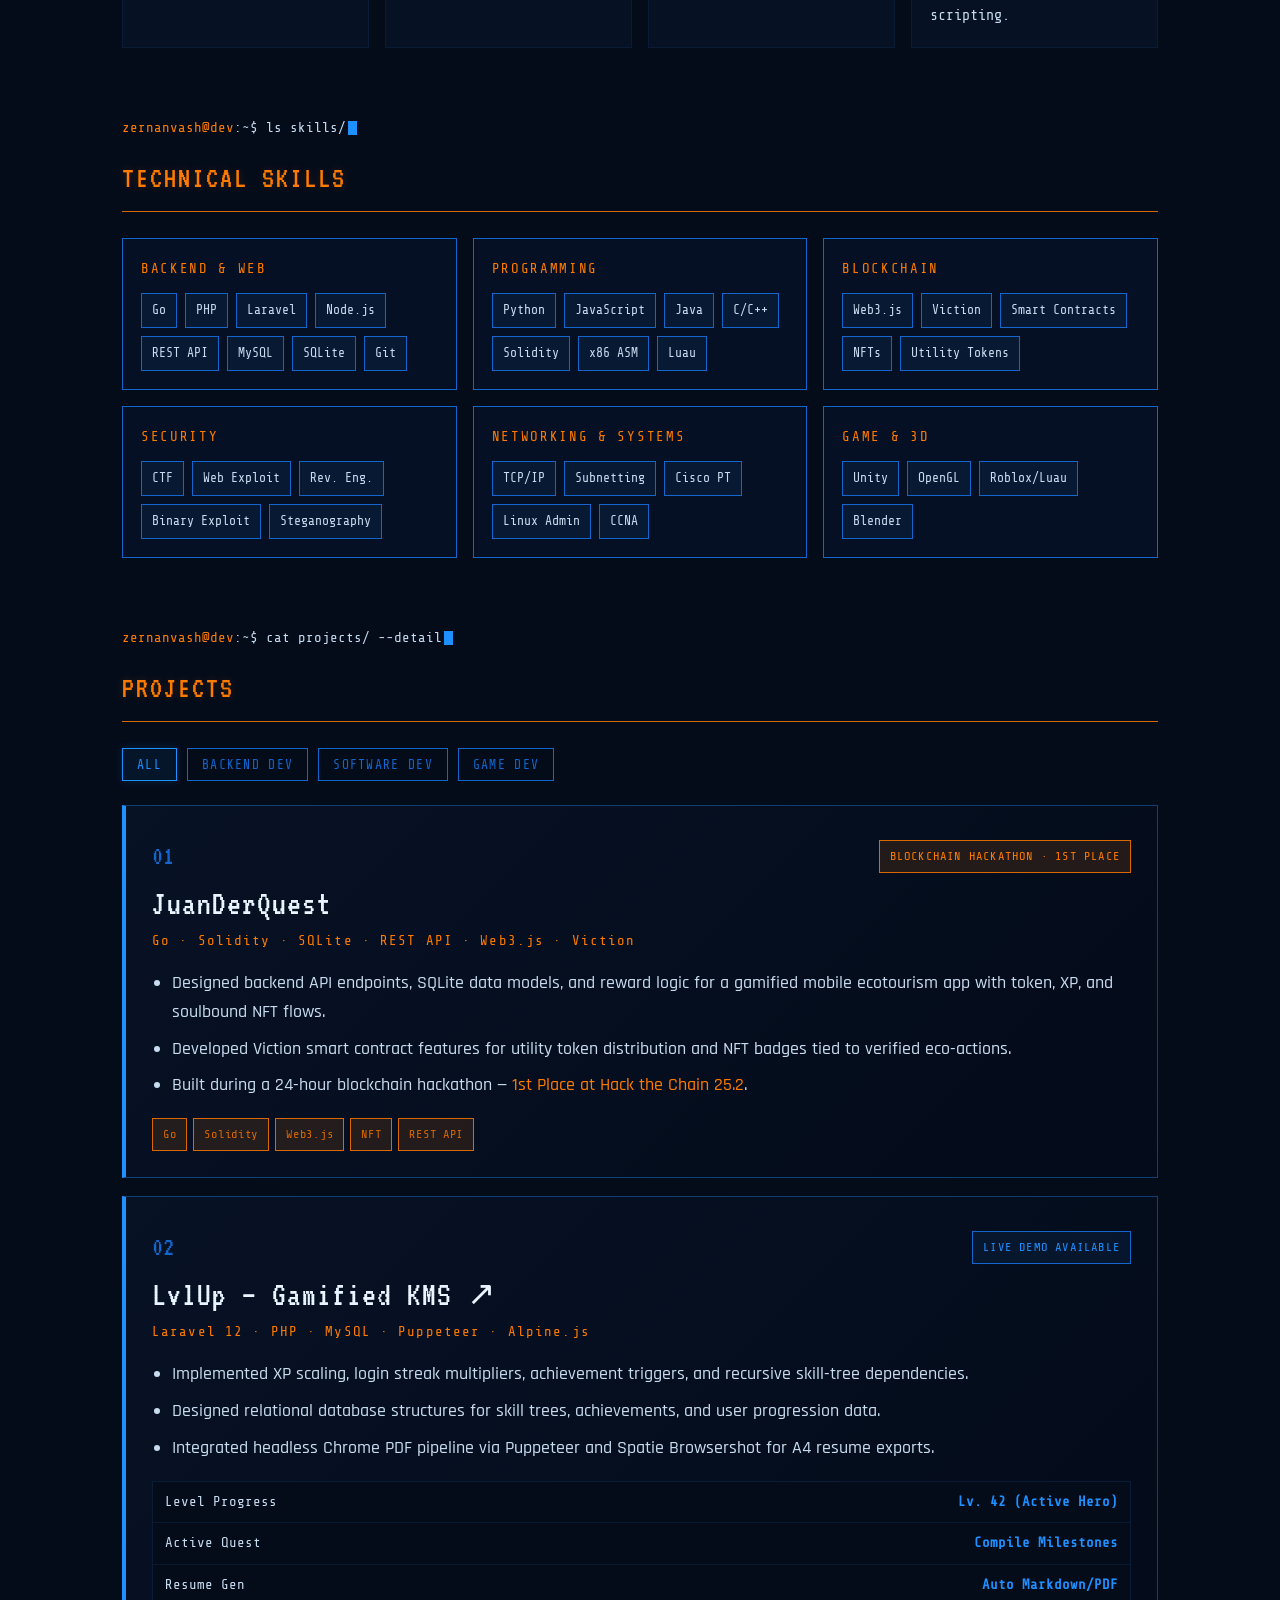
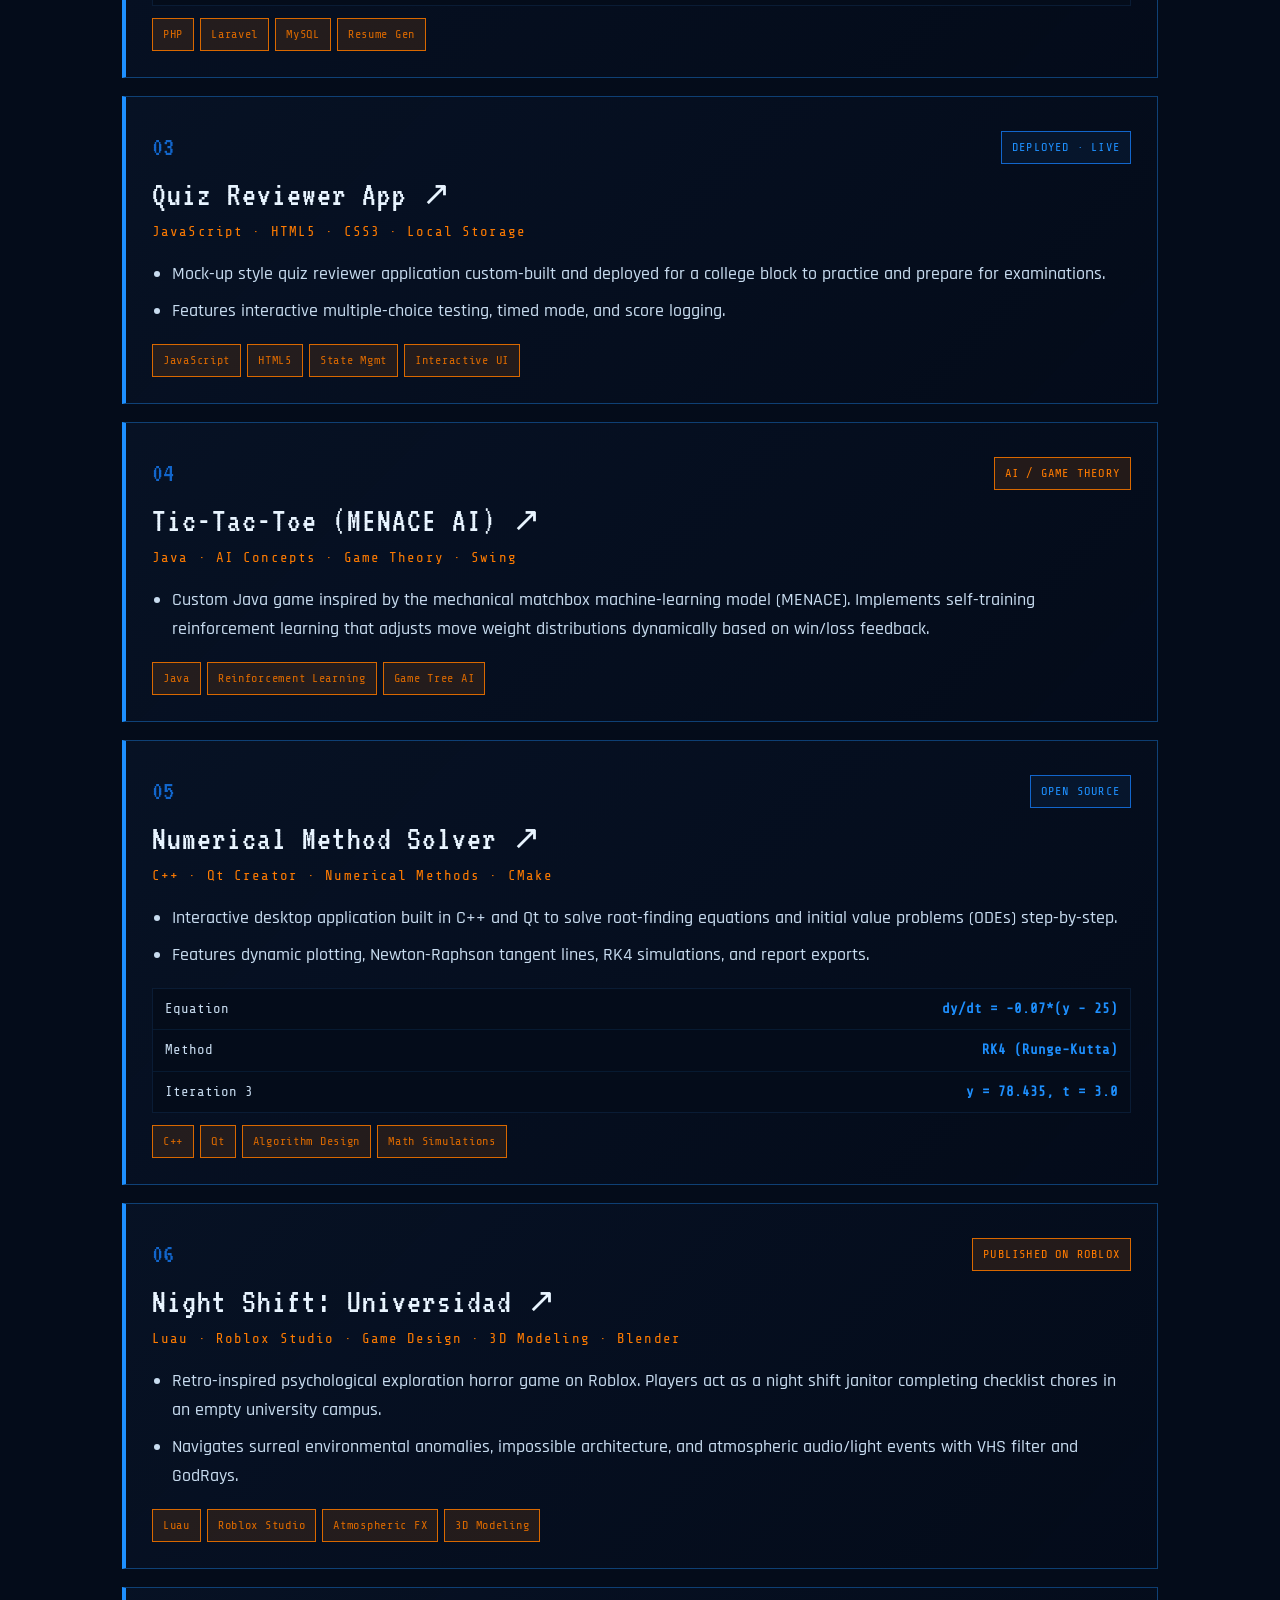
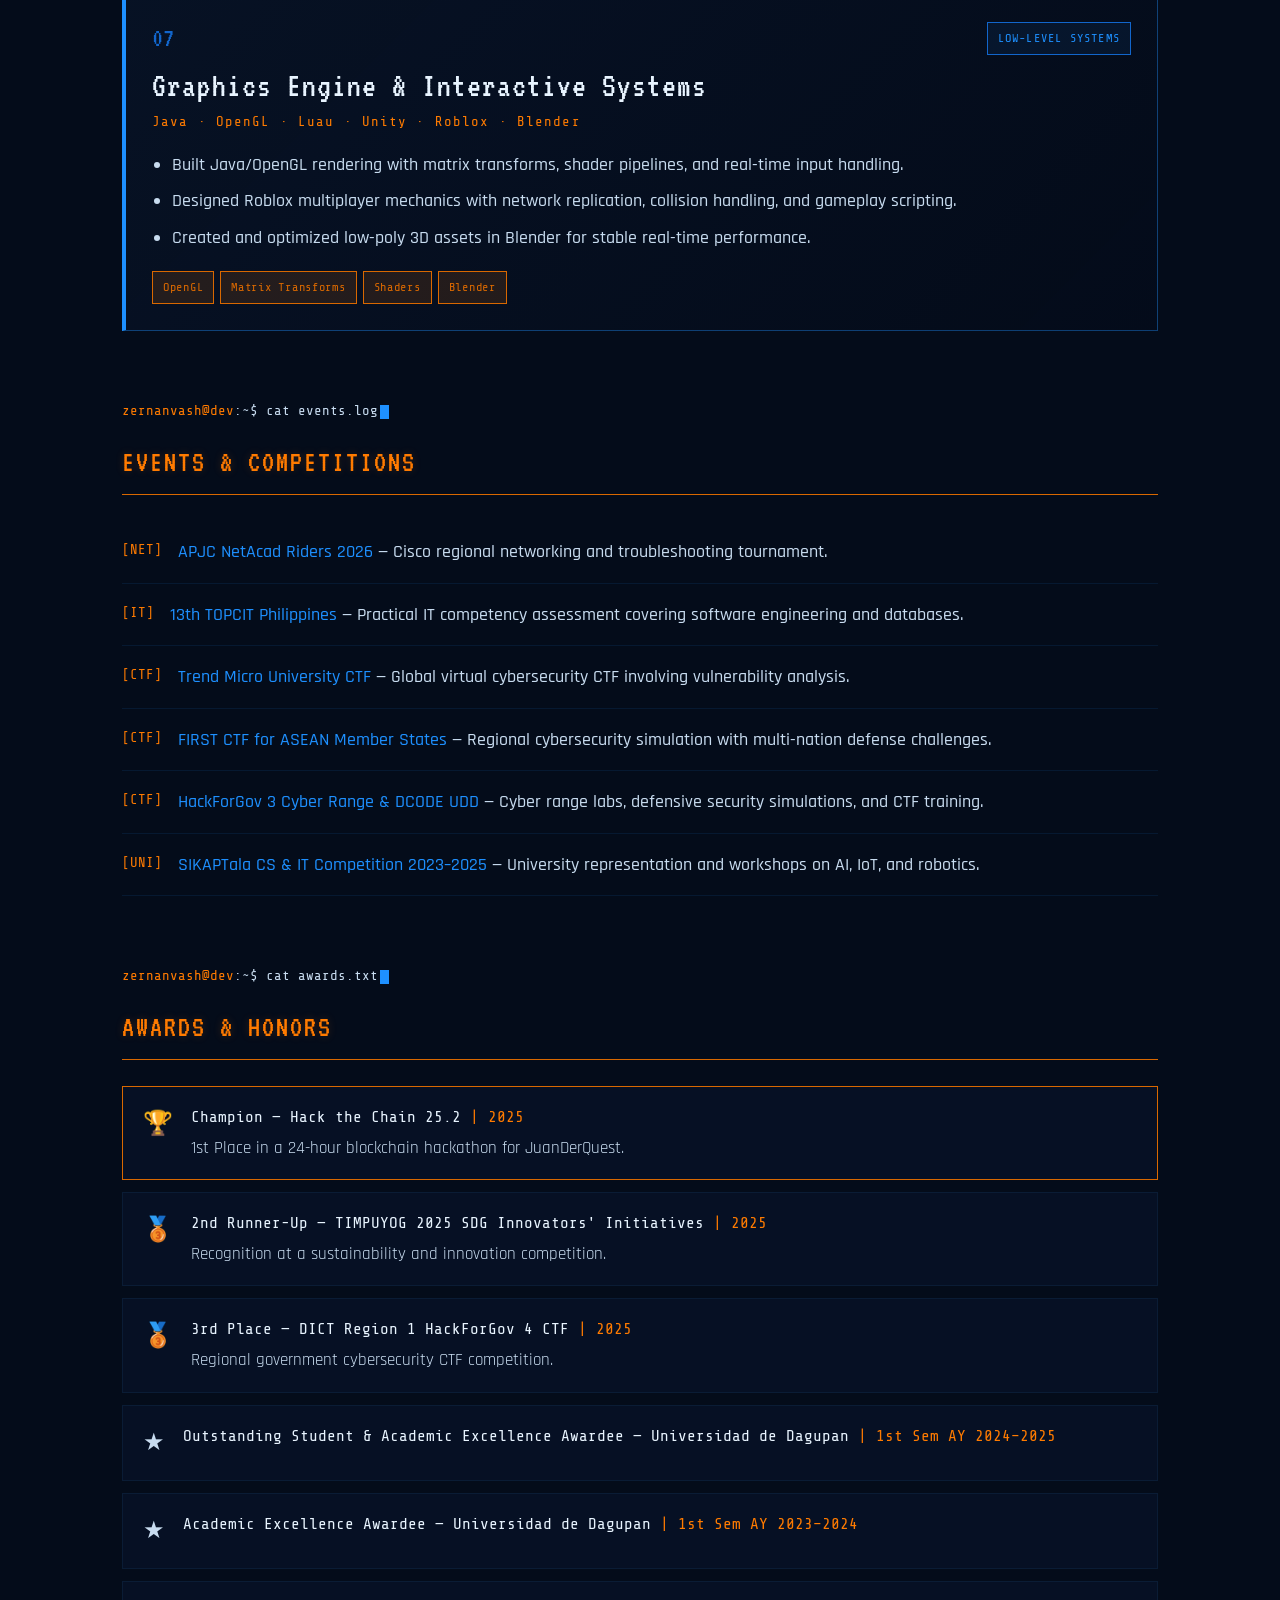
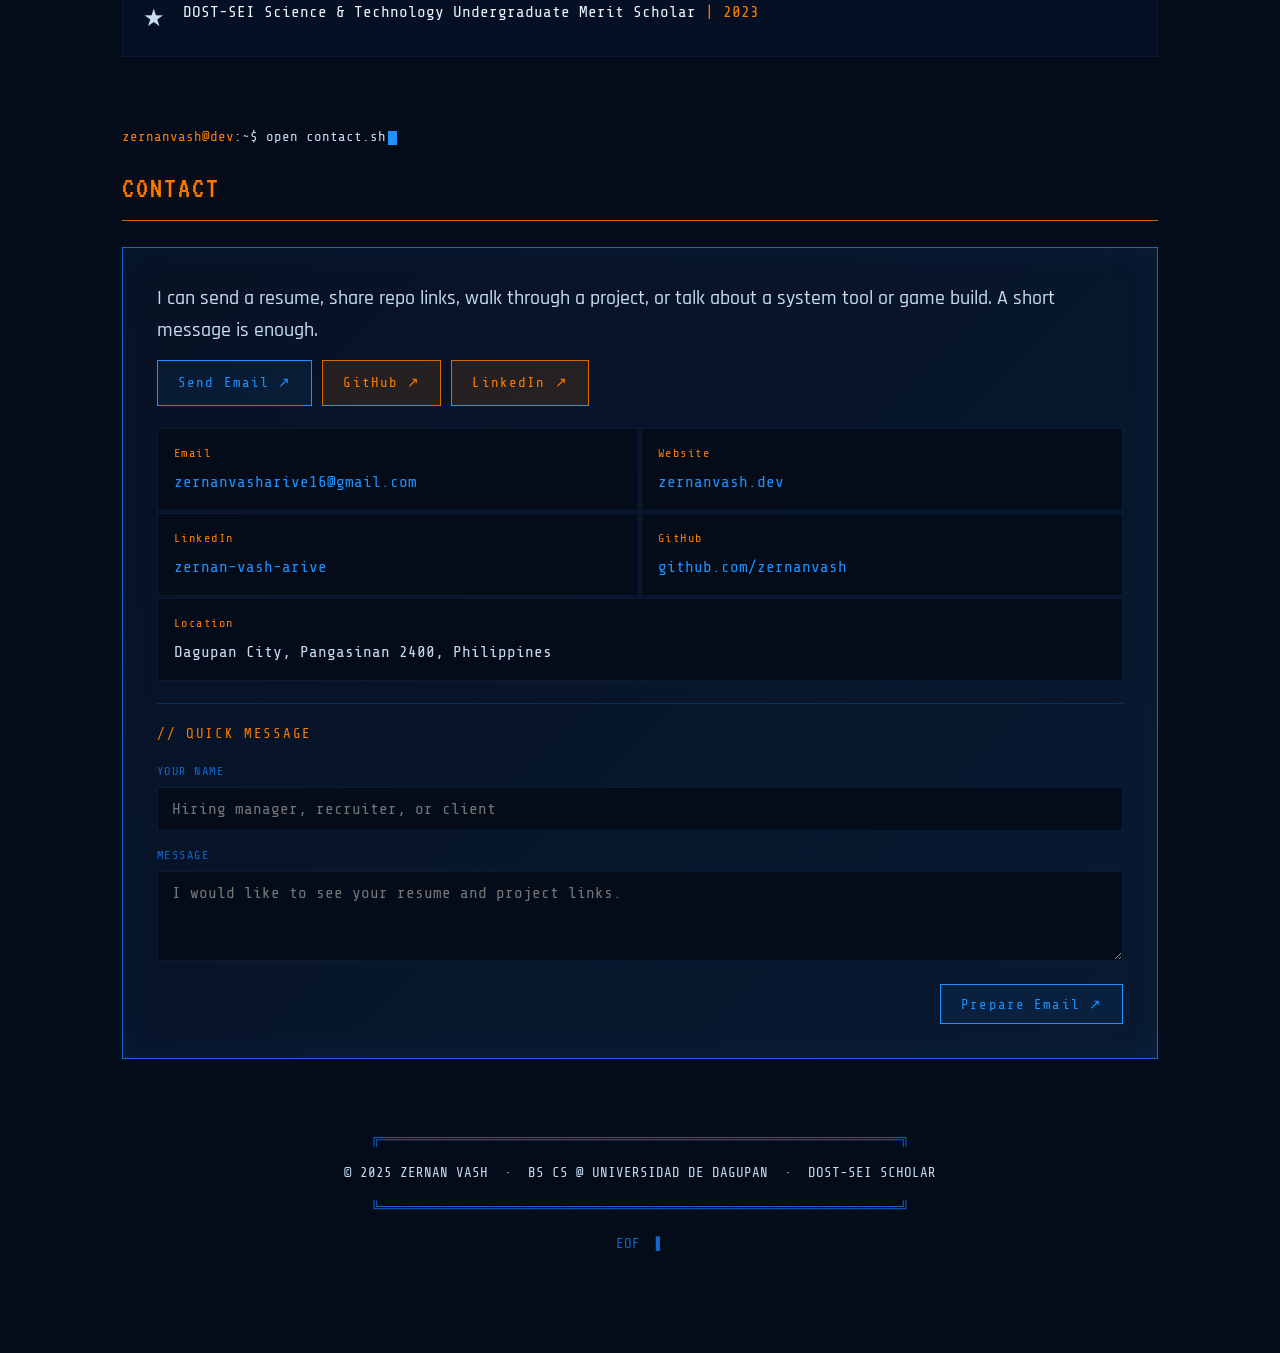
==== commit cea40e6b: "Update portfolio Z mark" ====
--- a/index.html
+++ b/index.html
@@ -67,11 +67,11 @@
       <a class="cta-btn cta-secondary" href="artworks/">View Artworks</a>
     </div>
     <div class="fastfetch-panel" aria-label="Portfolio snapshot">
-      <pre class="fastfetch-mark">   ____
-  /__  \
-    / _/
-   / /__
-  /____/</pre>
+      <pre class="fastfetch-mark">_____      
+/__  /      
+  / /       
+ / /__      
+/____/</pre>
       <div class="fetch-groups">
         <div class="fetch-box fetch-blue">
           <div class="fetch-title">HARDWARE</div>
